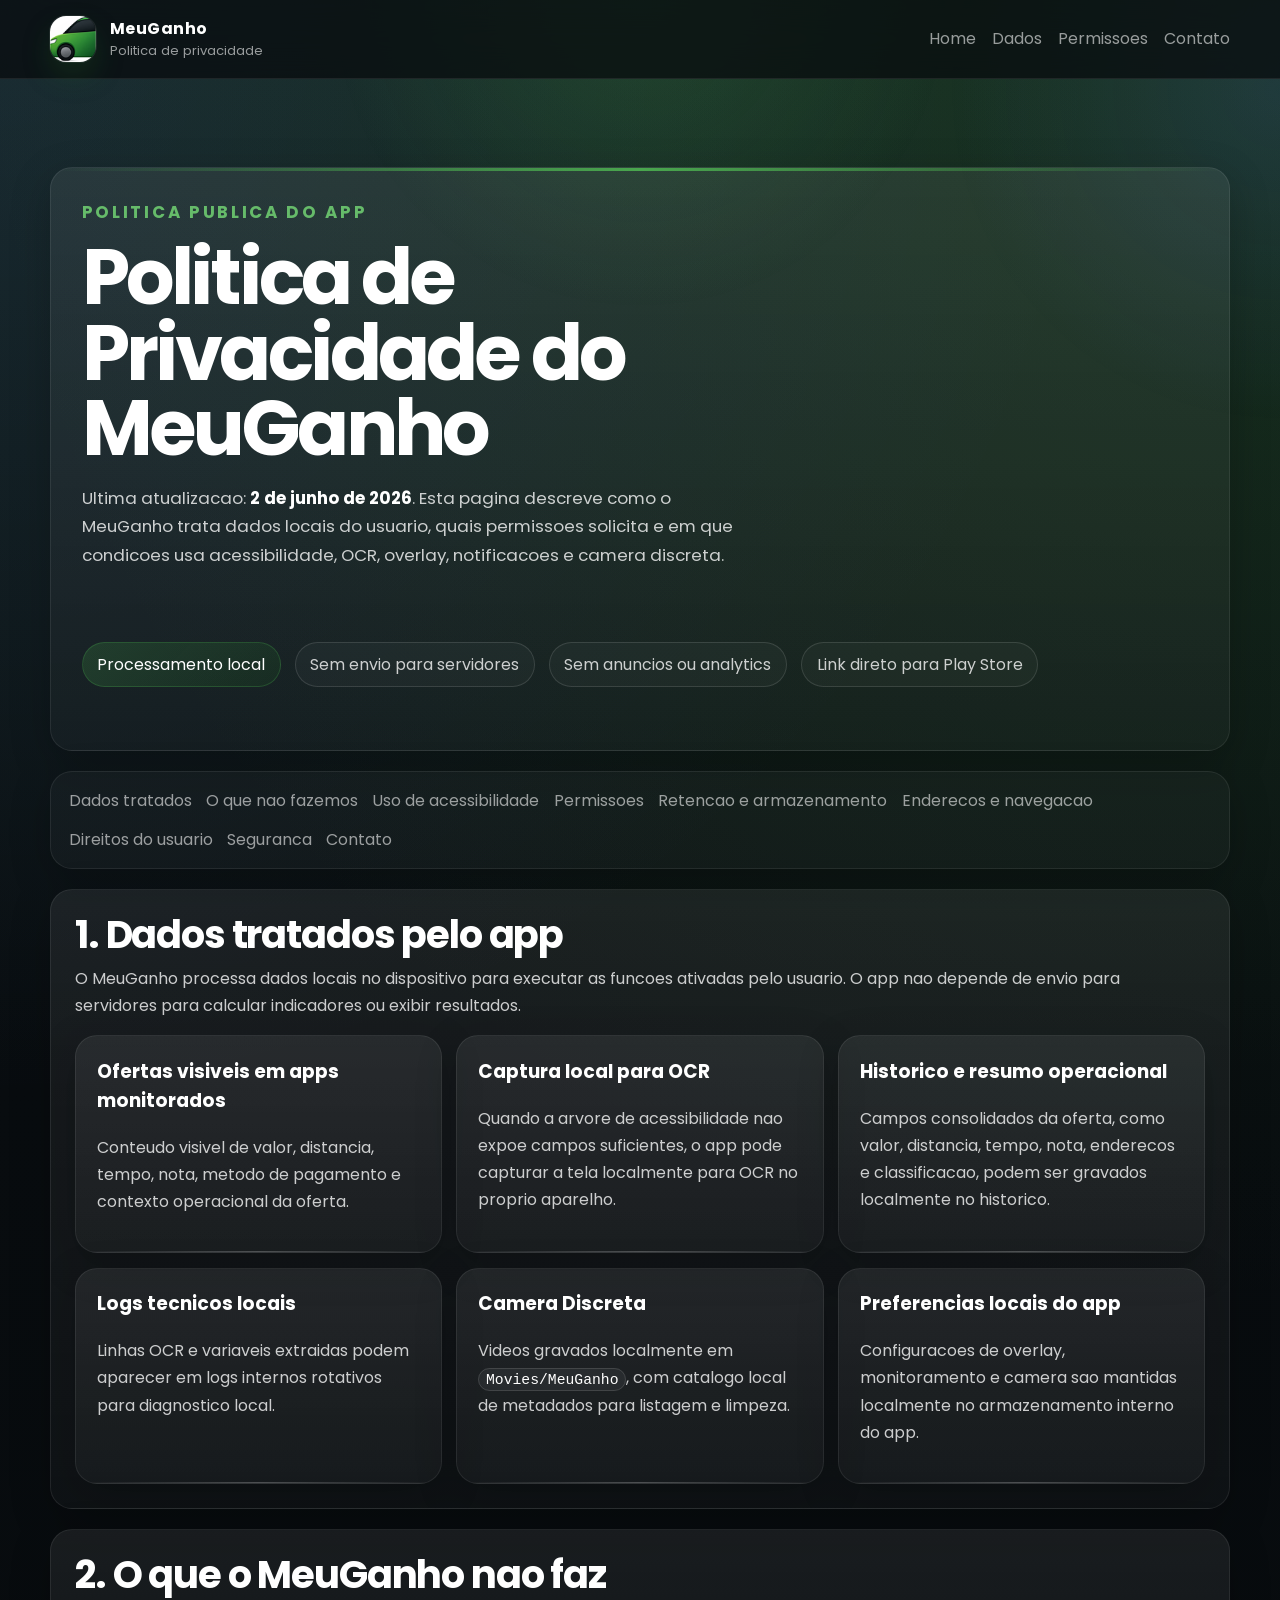
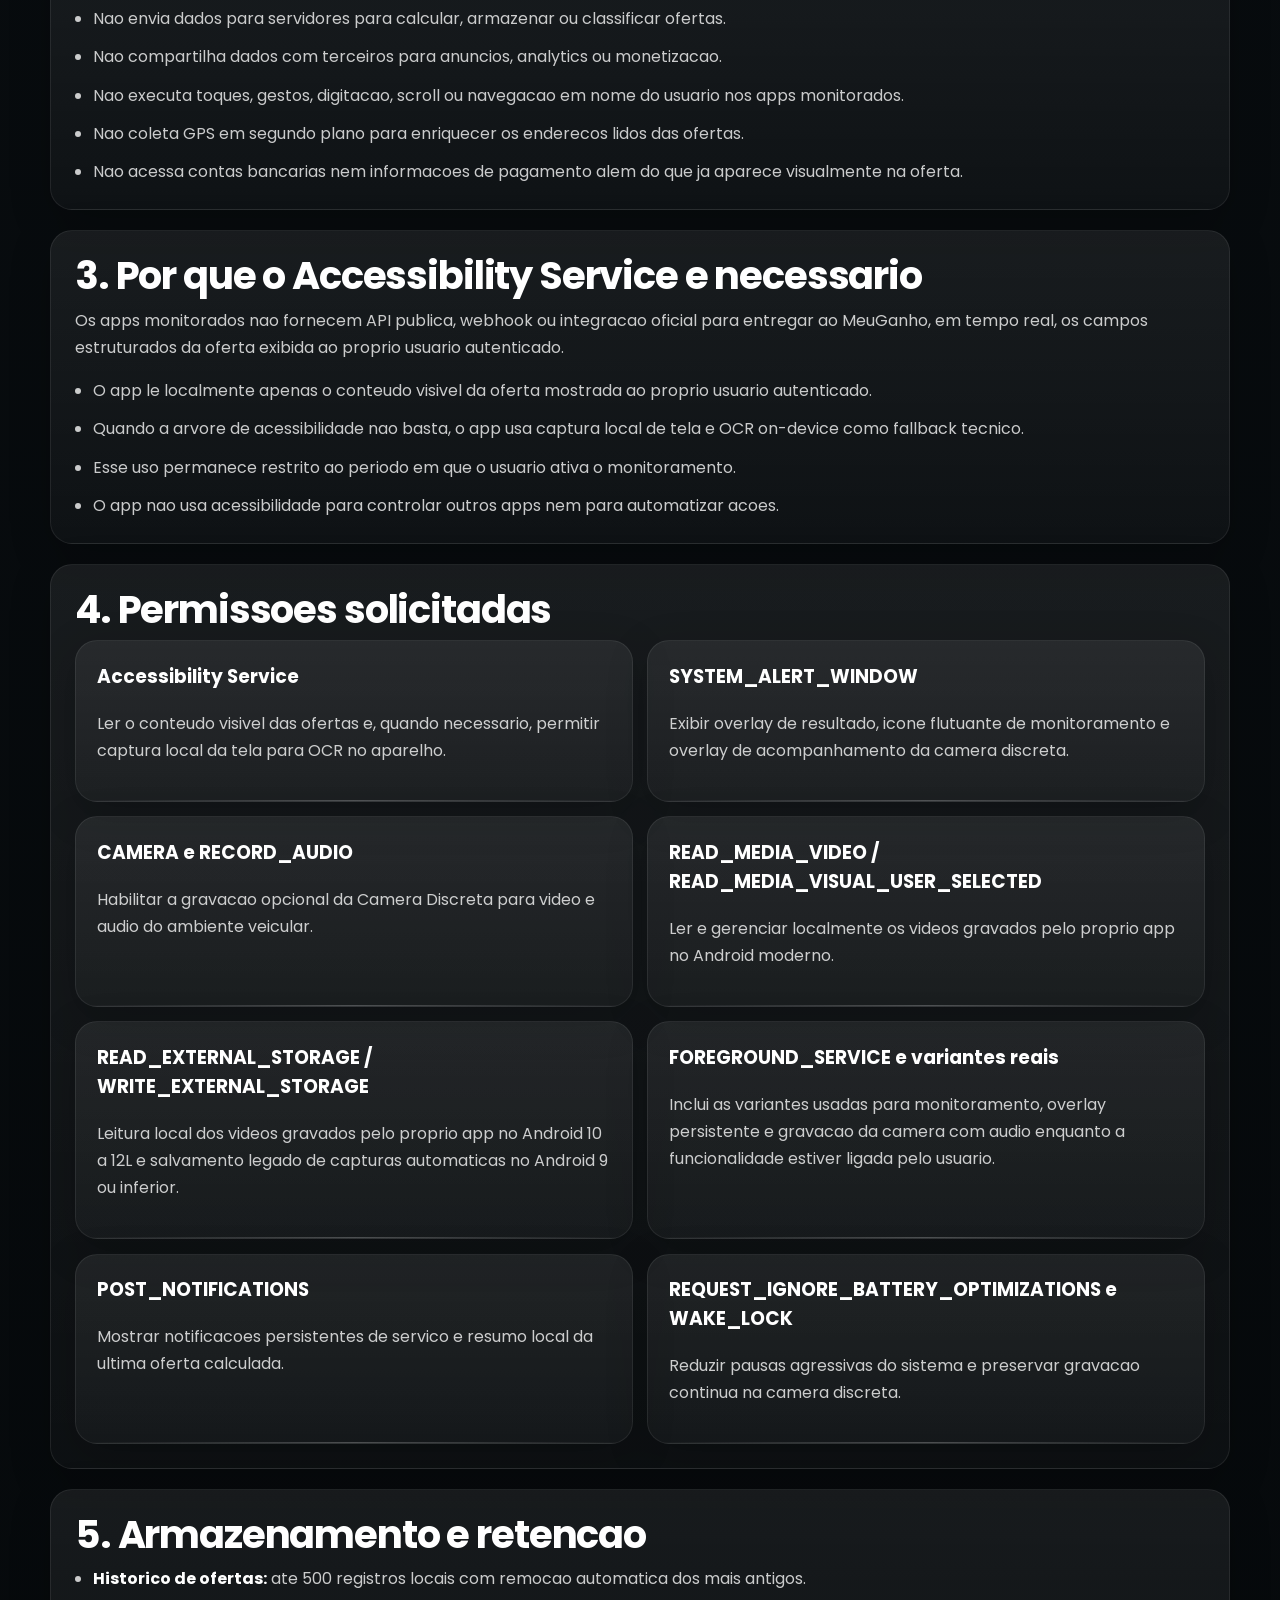
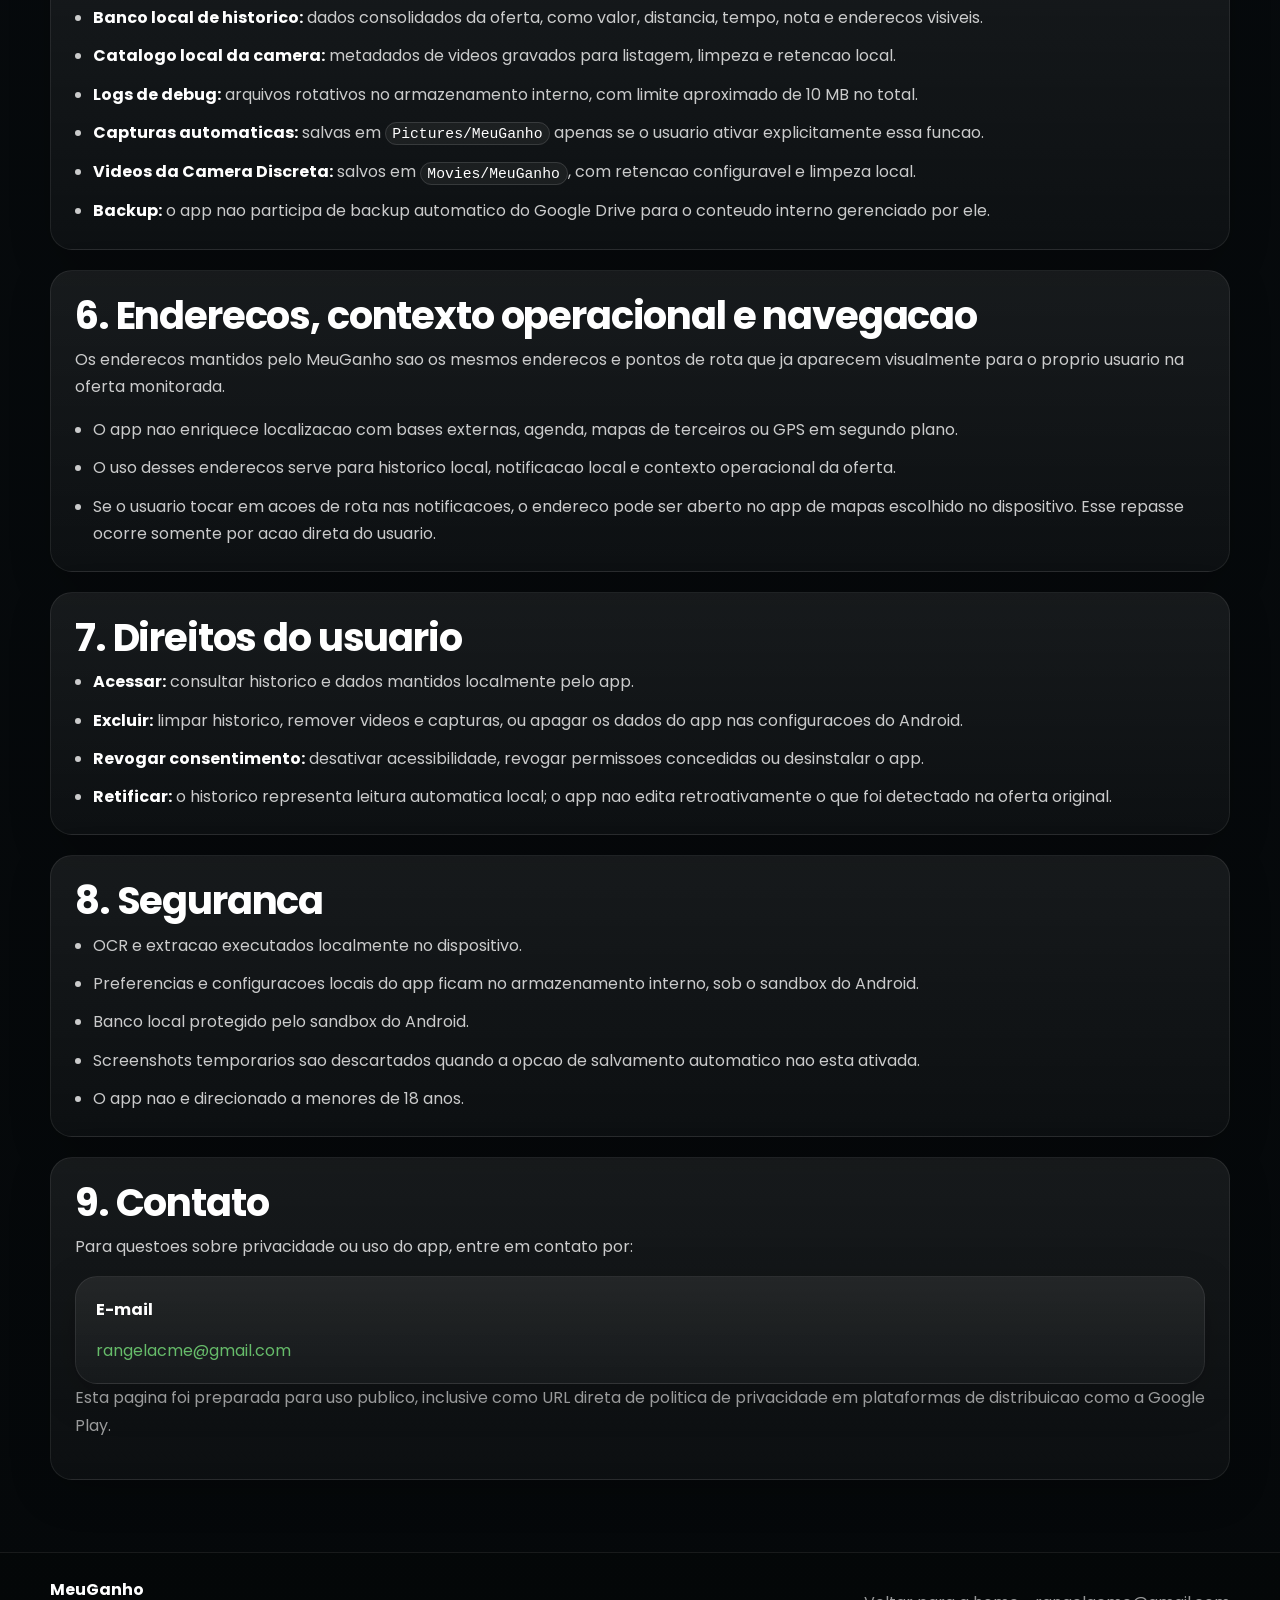
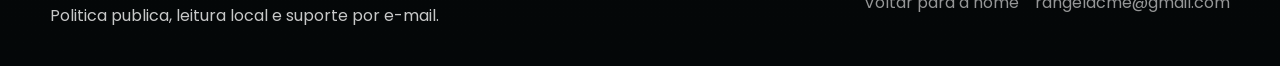
==== privacy/index.html @ deb30331 "alteração no modo de gravação das configurações" ====
<!DOCTYPE html>
<html lang="pt-BR">
<head>
  <meta charset="UTF-8">
  <meta name="viewport" content="width=device-width, initial-scale=1.0">
  <title>Politica de Privacidade | MeuGanho</title>
  <meta name="description" content="Politica de privacidade publica do app MeuGanho.">
  <meta name="theme-color" content="#080c0f">
  <meta property="og:title" content="Politica de Privacidade | MeuGanho">
  <meta property="og:description" content="Politica publica do MeuGanho para uso em GitHub Pages e link direto na Google Play.">
  <meta property="og:type" content="website">
  <meta property="og:image" content="../assets/og-image.png">
  <meta name="twitter:card" content="summary_large_image">
  <meta name="twitter:title" content="Politica de Privacidade | MeuGanho">
  <meta name="twitter:description" content="Politica publica do app MeuGanho.">
  <meta name="twitter:image" content="../assets/og-image.png">
  <link rel="icon" type="image/png" sizes="32x32" href="../assets/logo-32.png">
  <link rel="icon" type="image/png" sizes="16x16" href="../assets/logo-16.png">
  <link rel="shortcut icon" href="../assets/favicon.ico">
  <link rel="apple-touch-icon" sizes="180x180" href="../assets/logo-180.png">
  <link rel="manifest" href="../site.webmanifest">
  <link rel="preconnect" href="https://fonts.googleapis.com">
  <link rel="preconnect" href="https://fonts.gstatic.com" crossorigin>
  <link href="https://fonts.googleapis.com/css2?family=Poppins:wght@400;500;600;700;800&display=swap" rel="stylesheet">
  <link rel="stylesheet" href="../styles.css">
</head>
<body>
  <div class="page-glow" aria-hidden="true"></div>
  <header class="site-header">
    <div class="site-shell header-row">
      <a class="brand" href="../index.html">
        <img class="brand-logo" src="../assets/logo-64.png" alt="Logo do MeuGanho">
        <span>
          <strong>MeuGanho</strong>
          <small>Politica de privacidade</small>
        </span>
      </a>
      <nav class="main-nav" aria-label="Principal">
        <a href="../index.html">Home</a>
        <a href="#dados">Dados</a>
        <a href="#permissoes">Permissoes</a>
        <a href="#contato">Contato</a>
      </nav>
    </div>
  </header>

  <main class="section-gap policy-page">
    <div class="site-shell policy-stack">
      <section class="policy-hero surface-card">
        <div>
          <p class="eyebrow">Politica publica do app</p>
          <h1>Politica de Privacidade do MeuGanho</h1>
          <p>
            Ultima atualizacao: <strong>2 de junho de 2026</strong>.
            Esta pagina descreve como o MeuGanho trata dados locais do usuario,
            quais permissoes solicita e em que condicoes usa acessibilidade,
            OCR, overlay, notificacoes e camera discreta.
          </p>
        </div>
        <div class="hero-chips" aria-label="Resumo da politica">
          <span class="chip chip-emerald">Processamento local</span>
          <span class="chip">Sem envio para servidores</span>
          <span class="chip">Sem anuncios ou analytics</span>
          <span class="chip">Link direto para Play Store</span>
        </div>
      </section>

      <nav class="policy-nav surface-card" aria-label="Secoes da politica">
        <a href="#dados">Dados tratados</a>
        <a href="#nao-fazemos">O que nao fazemos</a>
        <a href="#acessibilidade">Uso de acessibilidade</a>
        <a href="#permissoes">Permissoes</a>
        <a href="#retencao">Retencao e armazenamento</a>
        <a href="#enderecos">Enderecos e navegacao</a>
        <a href="#direitos">Direitos do usuario</a>
        <a href="#seguranca">Seguranca</a>
        <a href="#contato">Contato</a>
      </nav>

      <section id="dados" class="policy-section surface-card">
        <h2>1. Dados tratados pelo app</h2>
        <p>
          O MeuGanho processa dados locais no dispositivo para executar as funcoes ativadas pelo usuario.
          O app nao depende de envio para servidores para calcular indicadores ou exibir resultados.
        </p>
        <div class="policy-grid three-up">
          <article class="policy-item">
            <h3>Ofertas visiveis em apps monitorados</h3>
            <p>Conteudo visivel de valor, distancia, tempo, nota, metodo de pagamento e contexto operacional da oferta.</p>
          </article>
          <article class="policy-item">
            <h3>Captura local para OCR</h3>
            <p>Quando a arvore de acessibilidade nao expoe campos suficientes, o app pode capturar a tela localmente para OCR no proprio aparelho.</p>
          </article>
          <article class="policy-item">
            <h3>Historico e resumo operacional</h3>
            <p>Campos consolidados da oferta, como valor, distancia, tempo, nota, enderecos e classificacao, podem ser gravados localmente no historico.</p>
          </article>
          <article class="policy-item">
            <h3>Logs tecnicos locais</h3>
            <p>Linhas OCR e variaveis extraidas podem aparecer em logs internos rotativos para diagnostico local.</p>
          </article>
          <article class="policy-item">
            <h3>Camera Discreta</h3>
            <p>Videos gravados localmente em <code>Movies/MeuGanho</code>, com catalogo local de metadados para listagem e limpeza.</p>
          </article>
          <article class="policy-item">
            <h3>Preferencias locais do app</h3>
            <p>Configuracoes de overlay, monitoramento e camera sao mantidas localmente no armazenamento interno do app.</p>
          </article>
        </div>
      </section>

      <section id="nao-fazemos" class="policy-section surface-card">
        <h2>2. O que o MeuGanho nao faz</h2>
        <ul class="policy-list">
          <li>Nao envia dados para servidores para calcular, armazenar ou classificar ofertas.</li>
          <li>Nao compartilha dados com terceiros para anuncios, analytics ou monetizacao.</li>
          <li>Nao executa toques, gestos, digitacao, scroll ou navegacao em nome do usuario nos apps monitorados.</li>
          <li>Nao coleta GPS em segundo plano para enriquecer os enderecos lidos das ofertas.</li>
          <li>Nao acessa contas bancarias nem informacoes de pagamento alem do que ja aparece visualmente na oferta.</li>
        </ul>
      </section>

      <section id="acessibilidade" class="policy-section surface-card">
        <h2>3. Por que o Accessibility Service e necessario</h2>
        <p>
          Os apps monitorados nao fornecem API publica, webhook ou integracao oficial para entregar ao MeuGanho,
          em tempo real, os campos estruturados da oferta exibida ao proprio usuario autenticado.
        </p>
        <ul class="policy-list">
          <li>O app le localmente apenas o conteudo visivel da oferta mostrada ao proprio usuario autenticado.</li>
          <li>Quando a arvore de acessibilidade nao basta, o app usa captura local de tela e OCR on-device como fallback tecnico.</li>
          <li>Esse uso permanece restrito ao periodo em que o usuario ativa o monitoramento.</li>
          <li>O app nao usa acessibilidade para controlar outros apps nem para automatizar acoes.</li>
        </ul>
      </section>

      <section id="permissoes" class="policy-section surface-card">
        <h2>4. Permissoes solicitadas</h2>
        <div class="policy-grid two-up">
          <article class="policy-item">
            <h3>Accessibility Service</h3>
            <p>Ler o conteudo visivel das ofertas e, quando necessario, permitir captura local da tela para OCR no aparelho.</p>
          </article>
          <article class="policy-item">
            <h3>SYSTEM_ALERT_WINDOW</h3>
            <p>Exibir overlay de resultado, icone flutuante de monitoramento e overlay de acompanhamento da camera discreta.</p>
          </article>
          <article class="policy-item">
            <h3>CAMERA e RECORD_AUDIO</h3>
            <p>Habilitar a gravacao opcional da Camera Discreta para video e audio do ambiente veicular.</p>
          </article>
          <article class="policy-item">
            <h3>READ_MEDIA_VIDEO / READ_MEDIA_VISUAL_USER_SELECTED</h3>
            <p>Ler e gerenciar localmente os videos gravados pelo proprio app no Android moderno.</p>
          </article>
          <article class="policy-item">
            <h3>READ_EXTERNAL_STORAGE / WRITE_EXTERNAL_STORAGE</h3>
            <p>Leitura local dos videos gravados pelo proprio app no Android 10 a 12L e salvamento legado de capturas automaticas no Android 9 ou inferior.</p>
          </article>
          <article class="policy-item">
            <h3>FOREGROUND_SERVICE e variantes reais</h3>
            <p>Inclui as variantes usadas para monitoramento, overlay persistente e gravacao da camera com audio enquanto a funcionalidade estiver ligada pelo usuario.</p>
          </article>
          <article class="policy-item">
            <h3>POST_NOTIFICATIONS</h3>
            <p>Mostrar notificacoes persistentes de servico e resumo local da ultima oferta calculada.</p>
          </article>
          <article class="policy-item">
            <h3>REQUEST_IGNORE_BATTERY_OPTIMIZATIONS e WAKE_LOCK</h3>
            <p>Reduzir pausas agressivas do sistema e preservar gravacao continua na camera discreta.</p>
          </article>
        </div>
      </section>

      <section id="retencao" class="policy-section surface-card">
        <h2>5. Armazenamento e retencao</h2>
        <ul class="policy-list">
          <li><strong>Historico de ofertas:</strong> ate 500 registros locais com remocao automatica dos mais antigos.</li>
          <li><strong>Banco local de historico:</strong> dados consolidados da oferta, como valor, distancia, tempo, nota e enderecos visiveis.</li>
          <li><strong>Catalogo local da camera:</strong> metadados de videos gravados para listagem, limpeza e retencao local.</li>
          <li><strong>Logs de debug:</strong> arquivos rotativos no armazenamento interno, com limite aproximado de 10 MB no total.</li>
          <li><strong>Capturas automaticas:</strong> salvas em <code>Pictures/MeuGanho</code> apenas se o usuario ativar explicitamente essa funcao.</li>
          <li><strong>Videos da Camera Discreta:</strong> salvos em <code>Movies/MeuGanho</code>, com retencao configuravel e limpeza local.</li>
          <li><strong>Backup:</strong> o app nao participa de backup automatico do Google Drive para o conteudo interno gerenciado por ele.</li>
        </ul>
      </section>

      <section id="enderecos" class="policy-section surface-card">
        <h2>6. Enderecos, contexto operacional e navegacao</h2>
        <p>
          Os enderecos mantidos pelo MeuGanho sao os mesmos enderecos e pontos de rota que ja aparecem visualmente
          para o proprio usuario na oferta monitorada.
        </p>
        <ul class="policy-list">
          <li>O app nao enriquece localizacao com bases externas, agenda, mapas de terceiros ou GPS em segundo plano.</li>
          <li>O uso desses enderecos serve para historico local, notificacao local e contexto operacional da oferta.</li>
          <li>Se o usuario tocar em acoes de rota nas notificacoes, o endereco pode ser aberto no app de mapas escolhido no dispositivo. Esse repasse ocorre somente por acao direta do usuario.</li>
        </ul>
      </section>

      <section id="direitos" class="policy-section surface-card">
        <h2>7. Direitos do usuario</h2>
        <ul class="policy-list">
          <li><strong>Acessar:</strong> consultar historico e dados mantidos localmente pelo app.</li>
          <li><strong>Excluir:</strong> limpar historico, remover videos e capturas, ou apagar os dados do app nas configuracoes do Android.</li>
          <li><strong>Revogar consentimento:</strong> desativar acessibilidade, revogar permissoes concedidas ou desinstalar o app.</li>
          <li><strong>Retificar:</strong> o historico representa leitura automatica local; o app nao edita retroativamente o que foi detectado na oferta original.</li>
        </ul>
      </section>

      <section id="seguranca" class="policy-section surface-card">
        <h2>8. Seguranca</h2>
        <ul class="policy-list">
          <li>OCR e extracao executados localmente no dispositivo.</li>
          <li>Preferencias e configuracoes locais do app ficam no armazenamento interno, sob o sandbox do Android.</li>
          <li>Banco local protegido pelo sandbox do Android.</li>
          <li>Screenshots temporarios sao descartados quando a opcao de salvamento automatico nao esta ativada.</li>
          <li>O app nao e direcionado a menores de 18 anos.</li>
        </ul>
      </section>

      <section id="contato" class="policy-section surface-card">
        <h2>9. Contato</h2>
        <p>Para questoes sobre privacidade ou uso do app, entre em contato por:</p>
        <div class="contact-card">
          <strong>E-mail</strong>
          <a href="mailto:rangelacme@gmail.com">rangelacme@gmail.com</a>
        </div>
        <p class="policy-note">
          Esta pagina foi preparada para uso publico, inclusive como URL direta de politica de privacidade em plataformas de distribuicao como a Google Play.
        </p>
      </section>
    </div>
  </main>

  <footer class="site-footer">
    <div class="site-shell footer-row">
      <div>
        <strong>MeuGanho</strong>
        <p>Politica publica, leitura local e suporte por e-mail.</p>
      </div>
      <div class="footer-links">
        <a href="../index.html">Voltar para a home</a>
        <a href="mailto:rangelacme@gmail.com">rangelacme@gmail.com</a>
      </div>
    </div>
  </footer>
</body>
</html>
---- styles.css ----
:root {
  --asphalt-night: #080c0f;
  --canopy-green: #14261d;
  --glass-skin: rgba(255, 255, 255, 0.04);
  --glass-rise: rgba(255, 255, 255, 0.07);
  --glass-strong: rgba(255, 255, 255, 0.12);
  --line-faint: rgba(255, 255, 255, 0.08);
  --line-soft: rgba(255, 255, 255, 0.12);
  --line-firm: rgba(255, 255, 255, 0.18);
  --ink-main: #f2f2f2;
  --ink-high: #ffffff;
  --ink-steel: #b6bdc4;
  --ink-soft: rgba(255, 255, 255, 0.78);
  --ink-dim: rgba(255, 255, 255, 0.58);
  --ink-muted: rgba(255, 255, 255, 0.38);
  --emerald: #43a147;
  --emerald-soft: #66bb6a;
  --emerald-deep: #1b5e20;
  --signal-green: #4caf50;
  --signal-amber: #ffc107;
  --signal-amber-deep: #f57f17;
  --signal-red: #f44336;
  --pin-blue: #536dfe;
  --shadow-deep: 0 26px 90px rgba(0, 0, 0, 0.34);
  --shadow-soft: 0 12px 40px rgba(0, 0, 0, 0.22);
  --radius-xl: 28px;
  --radius-lg: 22px;
  --radius-md: 16px;
  --radius-sm: 12px;
  --space-1: 0.25rem;
  --space-2: 0.5rem;
  --space-3: 0.75rem;
  --space-4: 1rem;
  --space-5: 1.5rem;
  --space-6: 2rem;
  --space-7: 3rem;
  --space-8: 4.5rem;
  --shell: min(1180px, calc(100vw - 2rem));
}

* {
  box-sizing: border-box;
}

html {
  scroll-behavior: smooth;
}

body {
  margin: 0;
  min-height: 100vh;
  color: var(--ink-main);
  font-family: "Poppins", sans-serif;
  background:
    radial-gradient(circle at top right, rgba(67, 161, 71, 0.14), transparent 26%),
    radial-gradient(circle at top left, rgba(83, 109, 254, 0.1), transparent 22%),
    linear-gradient(180deg, var(--canopy-green) 0%, var(--asphalt-night) 22%, #05080a 100%);
}

body::after {
  content: "";
  position: fixed;
  inset: 0;
  pointer-events: none;
  opacity: 0.08;
  background-image:
    linear-gradient(rgba(255, 255, 255, 0.04) 1px, transparent 1px),
    linear-gradient(90deg, rgba(255, 255, 255, 0.04) 1px, transparent 1px);
  background-size: 72px 72px;
  mask-image: linear-gradient(180deg, rgba(0, 0, 0, 0.8), transparent 90%);
}

a {
  color: inherit;
  text-decoration: none;
}

p,
li {
  color: var(--ink-soft);
  line-height: 1.7;
}

code {
  padding: 0.16rem 0.42rem;
  border: 1px solid var(--line-soft);
  border-radius: 999px;
  background: rgba(255, 255, 255, 0.05);
  color: var(--ink-high);
  font-family: "Consolas", "SFMono-Regular", monospace;
  font-size: 0.92em;
}

h1,
h2,
h3,
strong {
  color: var(--ink-high);
}

h1,
h2,
h3,
p,
ul {
  margin-top: 0;
}

ul {
  margin-bottom: 0;
  padding-left: 1.1rem;
}

.site-shell {
  width: var(--shell);
  margin: 0 auto;
}

.page-glow {
  position: fixed;
  inset: 0;
  pointer-events: none;
  background:
    radial-gradient(circle at 50% 0%, rgba(76, 175, 80, 0.16), transparent 28%),
    radial-gradient(circle at 100% 10%, rgba(83, 109, 254, 0.12), transparent 22%);
}

.site-header {
  position: sticky;
  top: 0;
  z-index: 20;
  backdrop-filter: blur(20px);
  background: rgba(8, 12, 15, 0.76);
  border-bottom: 1px solid var(--line-faint);
}

.header-row,
.footer-row {
  display: flex;
  align-items: center;
  justify-content: space-between;
  gap: var(--space-4);
}

.header-row {
  padding: 1rem 0;
}

.brand {
  display: inline-flex;
  align-items: center;
  gap: 0.9rem;
}

.brand-logo {
  width: 2.85rem;
  height: 2.85rem;
  border-radius: 16px;
  box-shadow: 0 0 0 1px rgba(255, 255, 255, 0.08), 0 14px 28px rgba(27, 94, 32, 0.28);
}

.brand strong,
.brand small {
  display: block;
}

.brand strong {
  font-size: 1rem;
  letter-spacing: 0.03em;
}

.brand small {
  font-size: 0.82rem;
  color: var(--ink-dim);
}

.main-nav {
  display: inline-flex;
  flex-wrap: wrap;
  gap: 1rem;
}

.main-nav a,
.footer-links a {
  color: var(--ink-dim);
  transition: color 160ms ease, transform 160ms ease;
}

.main-nav a:hover,
.footer-links a:hover,
.brand:hover strong {
  color: var(--ink-high);
}

.section-gap {
  padding: var(--space-8) 0;
}

.hero {
  padding-top: calc(var(--space-8) + 1rem);
}

.hero-grid,
.workflow-layout,
.privacy-banner,
.policy-hero {
  display: grid;
  gap: var(--space-6);
}

.hero-grid {
  grid-template-columns: minmax(0, 1.15fr) minmax(320px, 0.85fr);
  align-items: center;
}

.hero-copy h1,
.policy-hero h1 {
  max-width: 12ch;
  font-size: clamp(2.8rem, 6vw, 5.5rem);
  line-height: 0.98;
  letter-spacing: -0.05em;
  margin-bottom: 1.1rem;
}

.hero-brandline {
  display: inline-flex;
  align-items: center;
  gap: 0.85rem;
  margin-bottom: 1rem;
  padding: 0.55rem 0.75rem 0.55rem 0.55rem;
  border-radius: 999px;
  border: 1px solid var(--line-soft);
  background: rgba(255, 255, 255, 0.035);
  color: var(--ink-dim);
}

.hero-logo {
  width: 2.4rem;
  height: 2.4rem;
  border-radius: 14px;
  flex: 0 0 auto;
}

.hero-text,
.section-heading p,
.policy-hero p {
  max-width: 62ch;
  font-size: 1.05rem;
}

.eyebrow,
.panel-label,
.feature-tag,
.workflow-index,
.status-pill {
  letter-spacing: 0.16em;
  text-transform: uppercase;
  font-size: 0.76rem;
  font-weight: 700;
}

.eyebrow {
  color: var(--emerald-soft);
  margin-bottom: 0.85rem;
}

.hero-chips,
.hero-actions,
.privacy-actions,
.policy-grid,
.feature-grid,
.workflow-grid,
.metric-grid {
  display: flex;
  gap: 0.9rem;
}

.hero-chips,
.policy-hero .hero-chips {
  flex-wrap: wrap;
  margin: 1.5rem 0 2rem;
}

.hero-actions,
.privacy-actions {
  flex-wrap: wrap;
}

.chip,
.status-pill {
  display: inline-flex;
  align-items: center;
  min-height: 2.2rem;
  padding: 0.55rem 0.9rem;
  border-radius: 999px;
  border: 1px solid var(--line-soft);
  background: rgba(255, 255, 255, 0.03);
  color: var(--ink-soft);
}

.chip-emerald,
.status-green {
  border-color: rgba(76, 175, 80, 0.26);
  background: linear-gradient(135deg, rgba(67, 161, 71, 0.22), rgba(27, 94, 32, 0.18));
  color: var(--ink-high);
}

.button {
  display: inline-flex;
  align-items: center;
  justify-content: center;
  min-height: 3.2rem;
  padding: 0.9rem 1.3rem;
  border-radius: 999px;
  border: 1px solid transparent;
  font-weight: 600;
  transition: transform 160ms ease, border-color 160ms ease, background 160ms ease;
}

.button:hover {
  transform: translateY(-1px);
}

.button-primary {
  background: linear-gradient(135deg, var(--emerald) 0%, var(--emerald-deep) 100%);
  color: var(--ink-high);
  box-shadow: 0 18px 30px rgba(27, 94, 32, 0.28);
}

.button-secondary {
  background: rgba(255, 255, 255, 0.03);
  border-color: var(--line-soft);
  color: var(--ink-main);
}

.surface-card,
.policy-item,
.contact-card {
  border: 1px solid var(--line-faint);
  border-radius: var(--radius-lg);
  background: linear-gradient(180deg, var(--glass-rise), rgba(255, 255, 255, 0.03));
  box-shadow: var(--shadow-soft);
}

.surface-card {
  padding: clamp(1.3rem, 2.4vw, 2rem);
}

.offer-panel {
  position: relative;
  overflow: hidden;
}

.offer-panel::before,
.policy-hero::before {
  content: "";
  position: absolute;
  inset: 0 auto auto 0;
  width: 100%;
  height: 3px;
  background: linear-gradient(90deg, transparent 0%, var(--signal-green) 50%, transparent 100%);
  opacity: 0.92;
}

.panel-head,
.offer-route,
.panel-footer,
.privacy-banner,
.contact-card {
  display: flex;
  align-items: center;
  justify-content: space-between;
  gap: 1rem;
}

.panel-head h2,
.privacy-banner h2,
.section-heading h2,
.policy-section h2 {
  font-size: clamp(1.5rem, 3vw, 2.4rem);
  line-height: 1.08;
  letter-spacing: -0.03em;
  margin-bottom: 0.6rem;
}

.panel-label {
  color: var(--ink-muted);
  margin-bottom: 0.5rem;
}

.offer-route {
  padding: 0.95rem 0;
  border-bottom: 1px solid var(--line-faint);
  justify-content: flex-start;
}

.offer-route-destination {
  border-bottom: 0;
}

.route-dot,
.signal {
  width: 0.78rem;
  height: 0.78rem;
  flex: 0 0 auto;
  border-radius: 999px;
}

.route-origin,
.signal-green {
  background: var(--signal-green);
  box-shadow: 0 0 0 7px rgba(76, 175, 80, 0.12);
}

.route-destination,
.signal-red {
  background: var(--signal-red);
  box-shadow: 0 0 0 7px rgba(244, 67, 54, 0.1);
}

.signal-amber {
  background: var(--signal-amber);
  box-shadow: 0 0 0 7px rgba(255, 193, 7, 0.1);
}

.metric-grid,
.feature-grid,
.workflow-grid,
.policy-grid {
  flex-wrap: wrap;
}

.metric-grid {
  margin: 1.6rem 0;
}

.metric-card,
.feature-card,
.workflow-card,
.policy-item {
  flex: 1 1 220px;
}

.metric-card {
  min-height: 8rem;
  padding: 1.2rem;
  border-radius: var(--radius-md);
  border: 1px solid var(--line-faint);
  background: rgba(255, 255, 255, 0.025);
}

.metric-card strong {
  display: block;
  margin: 0.7rem 0 0.25rem;
  font-size: 1.55rem;
}

.metric-card span:last-child,
.panel-footer,
.feature-card p,
.workflow-card p,
.policy-note {
  color: var(--ink-dim);
}

.panel-footer {
  flex-wrap: wrap;
  justify-content: flex-start;
  padding-top: 1rem;
  border-top: 1px solid var(--line-faint);
  font-size: 0.92rem;
}

.section-heading {
  margin-bottom: var(--space-6);
}

.compact-heading {
  margin-bottom: 0;
}

.feature-card,
.workflow-card,
.policy-item {
  position: relative;
  overflow: hidden;
}

.feature-card::after,
.workflow-card::after,
.policy-item::after {
  content: "";
  position: absolute;
  inset: auto 0 0;
  height: 1px;
  background: linear-gradient(90deg, transparent, rgba(255, 255, 255, 0.24), transparent);
}

.feature-tag {
  display: inline-flex;
  margin-bottom: 1rem;
  color: var(--ink-dim);
}

.workflow-layout {
  grid-template-columns: 0.6fr 1.4fr;
  align-items: start;
}

.workflow-card,
.policy-item {
  padding: 1.3rem;
}

.workflow-index {
  display: inline-flex;
  margin-bottom: 1rem;
  color: var(--emerald-soft);
}

.privacy-banner {
  grid-template-columns: minmax(0, 1.2fr) auto;
  align-items: center;
}

.site-footer {
  padding: 1.5rem 0 2.4rem;
  border-top: 1px solid var(--line-faint);
  background: rgba(0, 0, 0, 0.16);
}

.site-footer p,
.footer-links {
  margin: 0;
}

.footer-links {
  display: flex;
  flex-wrap: wrap;
  justify-content: flex-end;
  gap: 1rem;
}

.policy-page {
  padding-top: calc(var(--space-8) + 1rem);
}

.policy-stack {
  display: grid;
  gap: 1.25rem;
}

.policy-hero,
.policy-nav,
.policy-section {
  position: relative;
  overflow: hidden;
}

.policy-hero {
  align-items: end;
}

.policy-nav {
  display: flex;
  flex-wrap: wrap;
  gap: 0.9rem;
  padding: 1rem 1.1rem;
  border: 1px solid var(--line-faint);
  border-radius: var(--radius-lg);
  background: rgba(255, 255, 255, 0.03);
}

.policy-nav a {
  color: var(--ink-dim);
}

.policy-nav a:hover {
  color: var(--ink-high);
}

.policy-section {
  padding: 1.5rem;
}

.policy-grid.two-up .policy-item {
  flex-basis: calc(50% - 0.45rem);
}

.policy-grid.three-up .policy-item {
  flex-basis: calc(33.333% - 0.6rem);
}

.policy-list li + li {
  margin-top: 0.7rem;
}

.contact-card {
  justify-content: flex-start;
  flex-direction: column;
  align-items: flex-start;
  margin-top: 1rem;
  padding: 1.25rem;
}

.contact-card a {
  color: var(--emerald-soft);
}

@media (max-width: 980px) {
  .hero-grid,
  .workflow-layout,
  .privacy-banner,
  .policy-hero {
    grid-template-columns: 1fr;
  }

  .hero-copy h1,
  .policy-hero h1 {
    max-width: 14ch;
  }

  .policy-grid.two-up .policy-item,
  .policy-grid.three-up .policy-item {
    flex-basis: 100%;
  }
}

@media (max-width: 720px) {
  .header-row,
  .footer-row,
  .main-nav,
  .hero-actions,
  .privacy-actions,
  .panel-head,
  .site-footer {
    align-items: flex-start;
  }

  .header-row,
  .footer-row,
  .panel-head,
  .privacy-banner,
  .offer-route,
  .panel-footer {
    flex-direction: column;
  }

  .main-nav,
  .footer-links {
    justify-content: flex-start;
  }

  .section-gap {
    padding: 3.4rem 0;
  }

  .hero {
    padding-top: 4.25rem;
  }
}
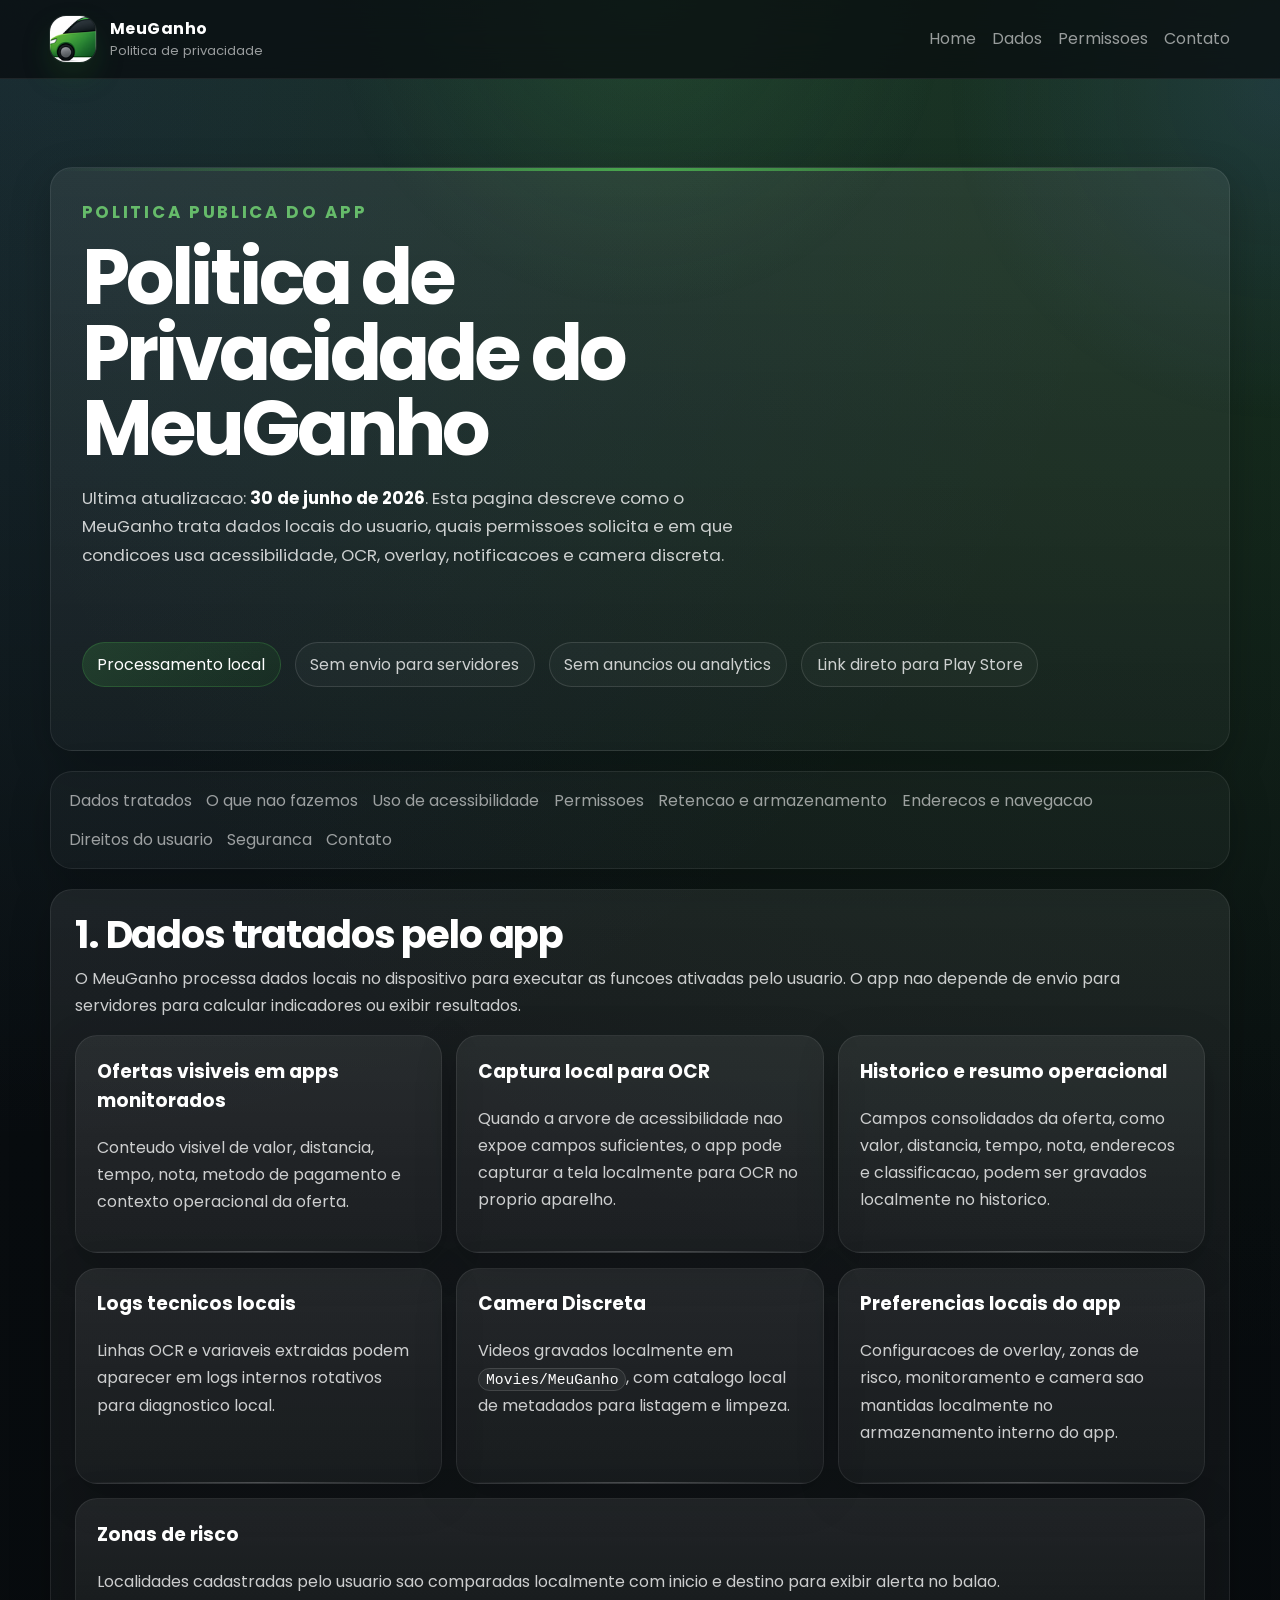
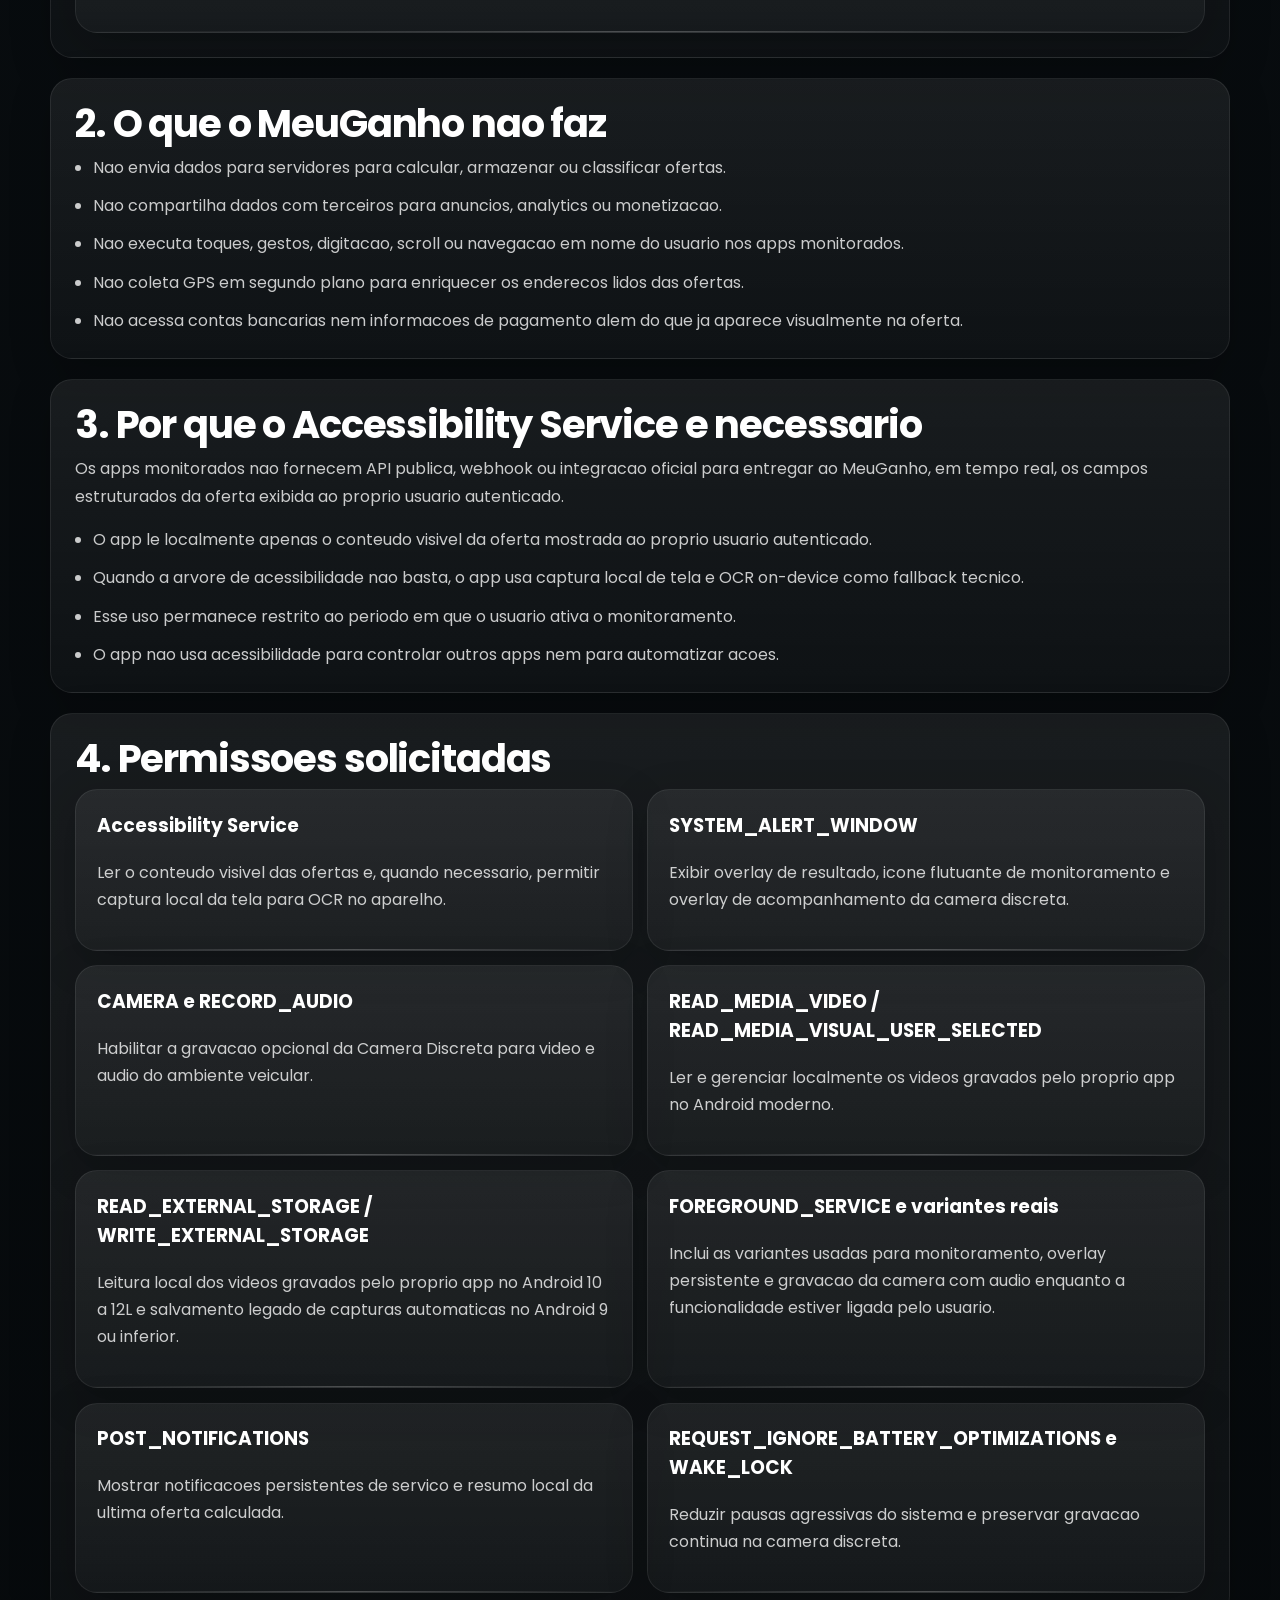
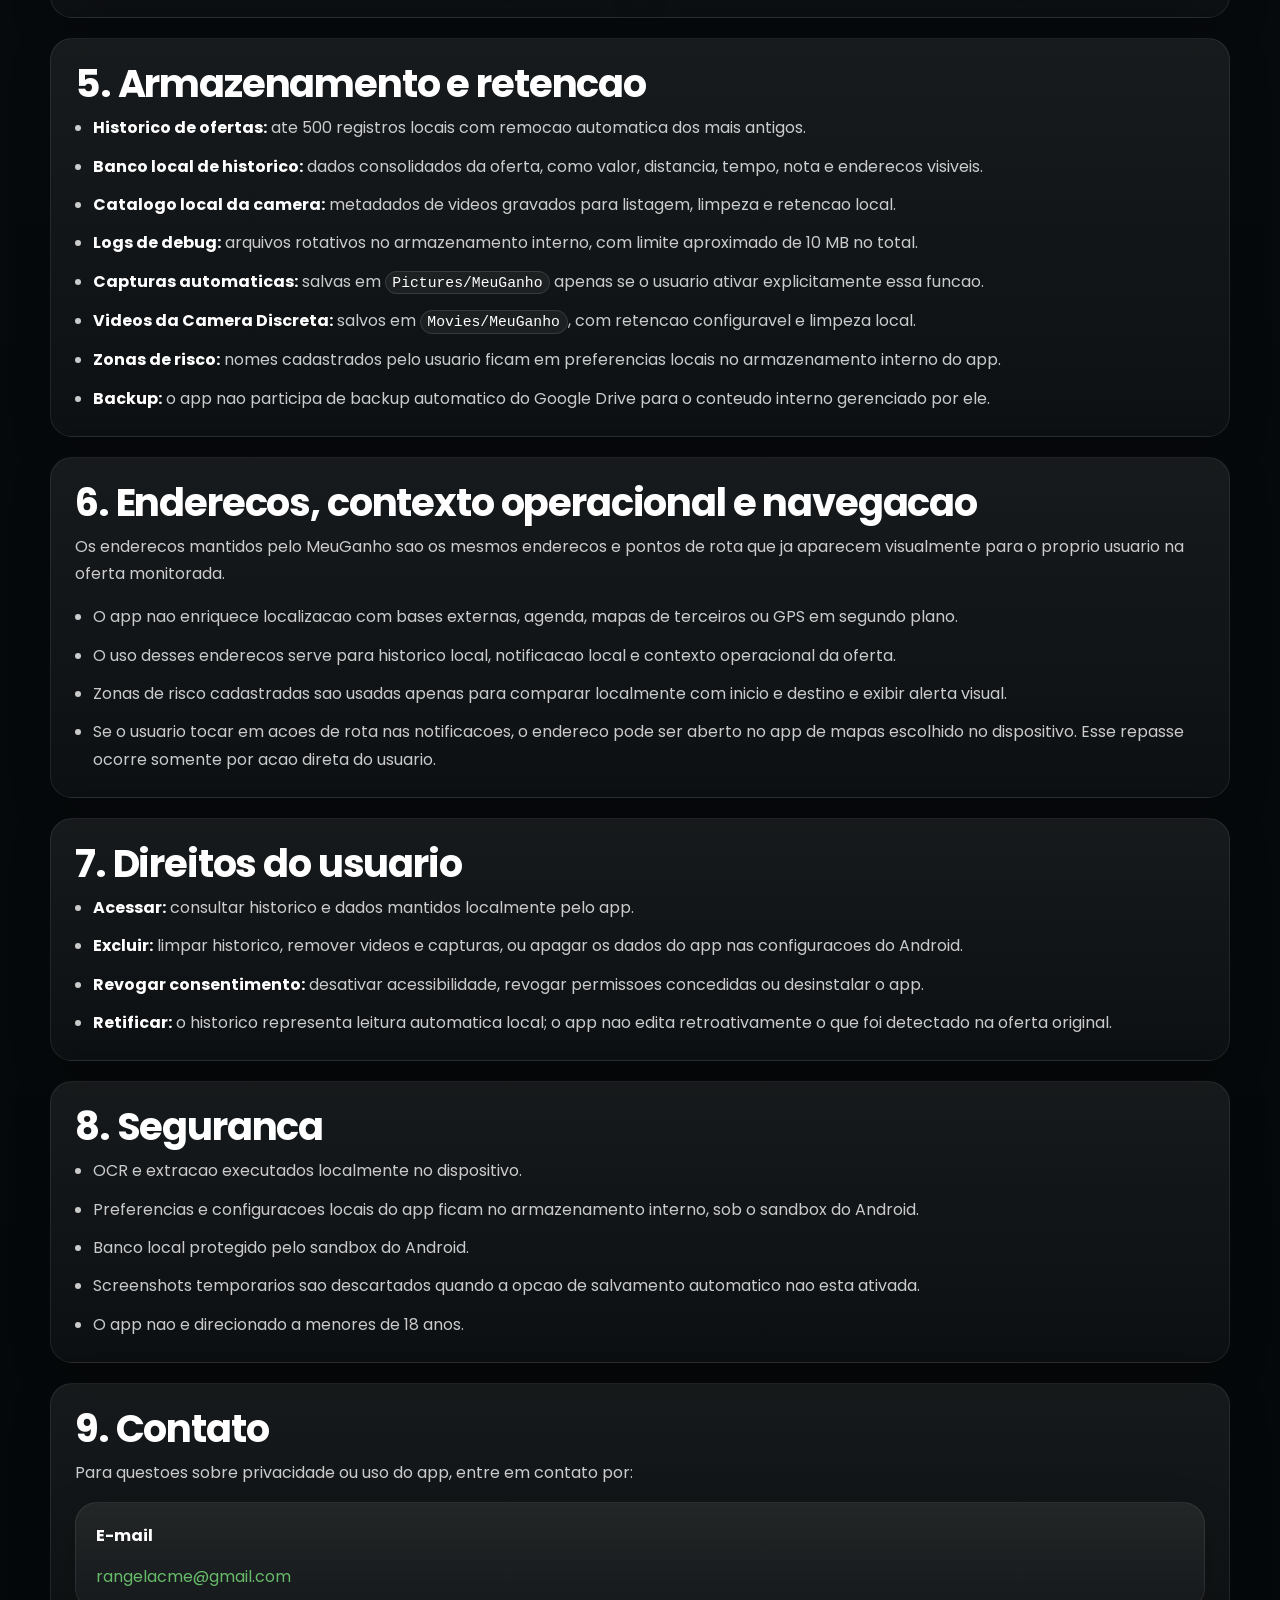
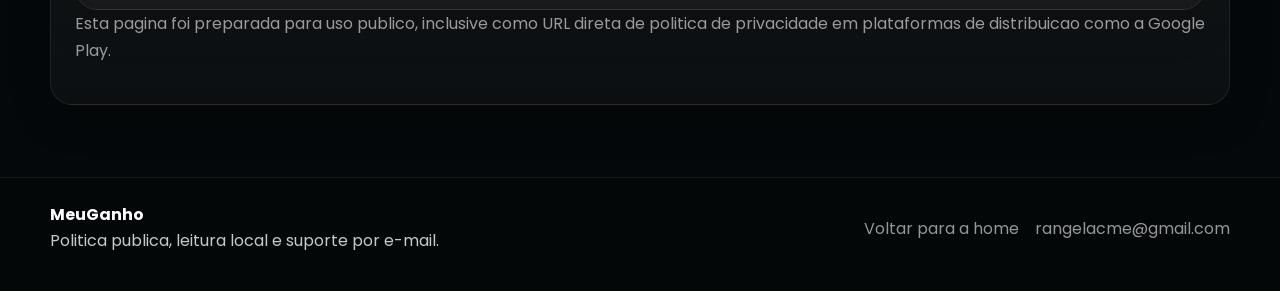
==== commit 885431ce: "atualização para função zona de risco" ====
--- a/privacy/index.html
+++ b/privacy/index.html
@@ -51,7 +51,7 @@
           <p class="eyebrow">Politica publica do app</p>
           <h1>Politica de Privacidade do MeuGanho</h1>
           <p>
-            Ultima atualizacao: <strong>2 de junho de 2026</strong>.
+            Ultima atualizacao: <strong>30 de junho de 2026</strong>.
             Esta pagina descreve como o MeuGanho trata dados locais do usuario,
             quais permissoes solicita e em que condicoes usa acessibilidade,
             OCR, overlay, notificacoes e camera discreta.
@@ -106,7 +106,11 @@
           </article>
           <article class="policy-item">
             <h3>Preferencias locais do app</h3>
-            <p>Configuracoes de overlay, monitoramento e camera sao mantidas localmente no armazenamento interno do app.</p>
+            <p>Configuracoes de overlay, zonas de risco, monitoramento e camera sao mantidas localmente no armazenamento interno do app.</p>
+          </article>
+          <article class="policy-item">
+            <h3>Zonas de risco</h3>
+            <p>Localidades cadastradas pelo usuario sao comparadas localmente com inicio e destino para exibir alerta no balao.</p>
           </article>
         </div>
       </section>
@@ -183,6 +187,7 @@
           <li><strong>Logs de debug:</strong> arquivos rotativos no armazenamento interno, com limite aproximado de 10 MB no total.</li>
           <li><strong>Capturas automaticas:</strong> salvas em <code>Pictures/MeuGanho</code> apenas se o usuario ativar explicitamente essa funcao.</li>
           <li><strong>Videos da Camera Discreta:</strong> salvos em <code>Movies/MeuGanho</code>, com retencao configuravel e limpeza local.</li>
+          <li><strong>Zonas de risco:</strong> nomes cadastrados pelo usuario ficam em preferencias locais no armazenamento interno do app.</li>
           <li><strong>Backup:</strong> o app nao participa de backup automatico do Google Drive para o conteudo interno gerenciado por ele.</li>
         </ul>
       </section>
@@ -196,6 +201,7 @@
         <ul class="policy-list">
           <li>O app nao enriquece localizacao com bases externas, agenda, mapas de terceiros ou GPS em segundo plano.</li>
           <li>O uso desses enderecos serve para historico local, notificacao local e contexto operacional da oferta.</li>
+          <li>Zonas de risco cadastradas sao usadas apenas para comparar localmente com inicio e destino e exibir alerta visual.</li>
           <li>Se o usuario tocar em acoes de rota nas notificacoes, o endereco pode ser aberto no app de mapas escolhido no dispositivo. Esse repasse ocorre somente por acao direta do usuario.</li>
         </ul>
       </section>
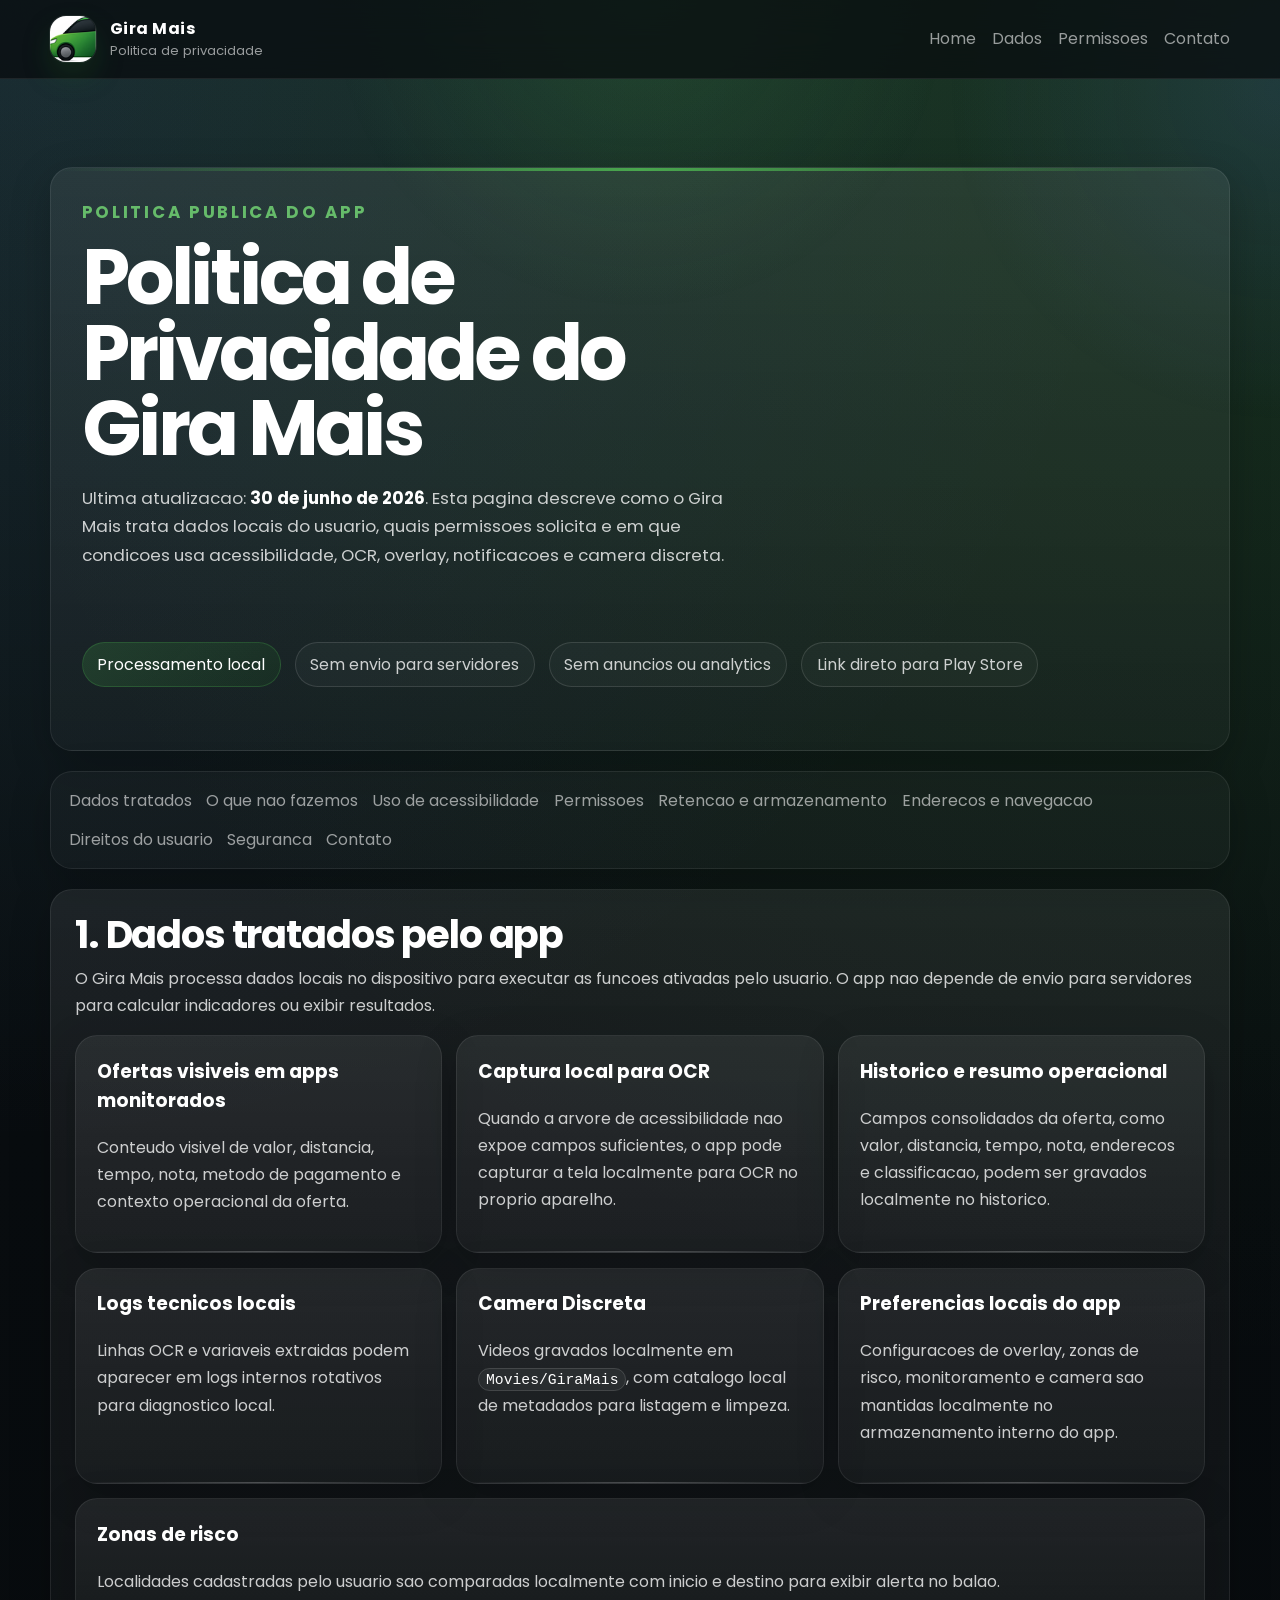
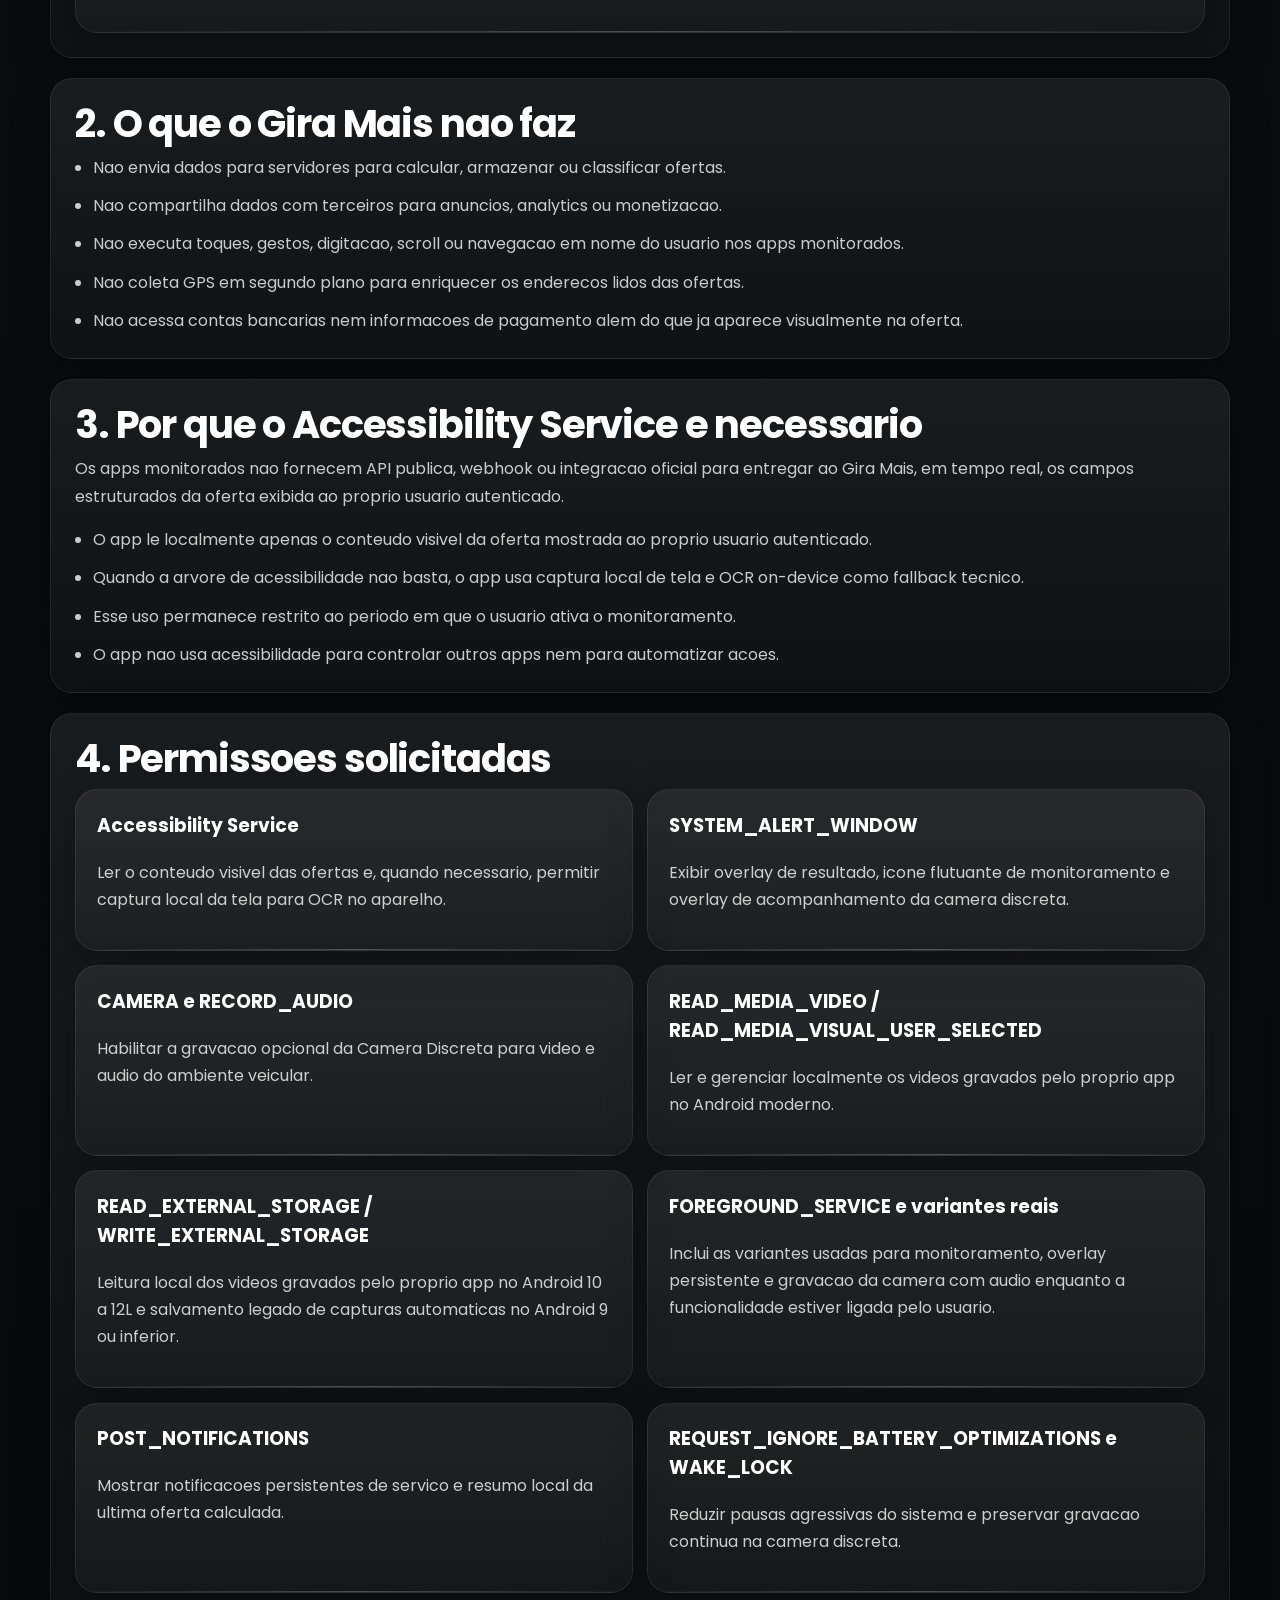
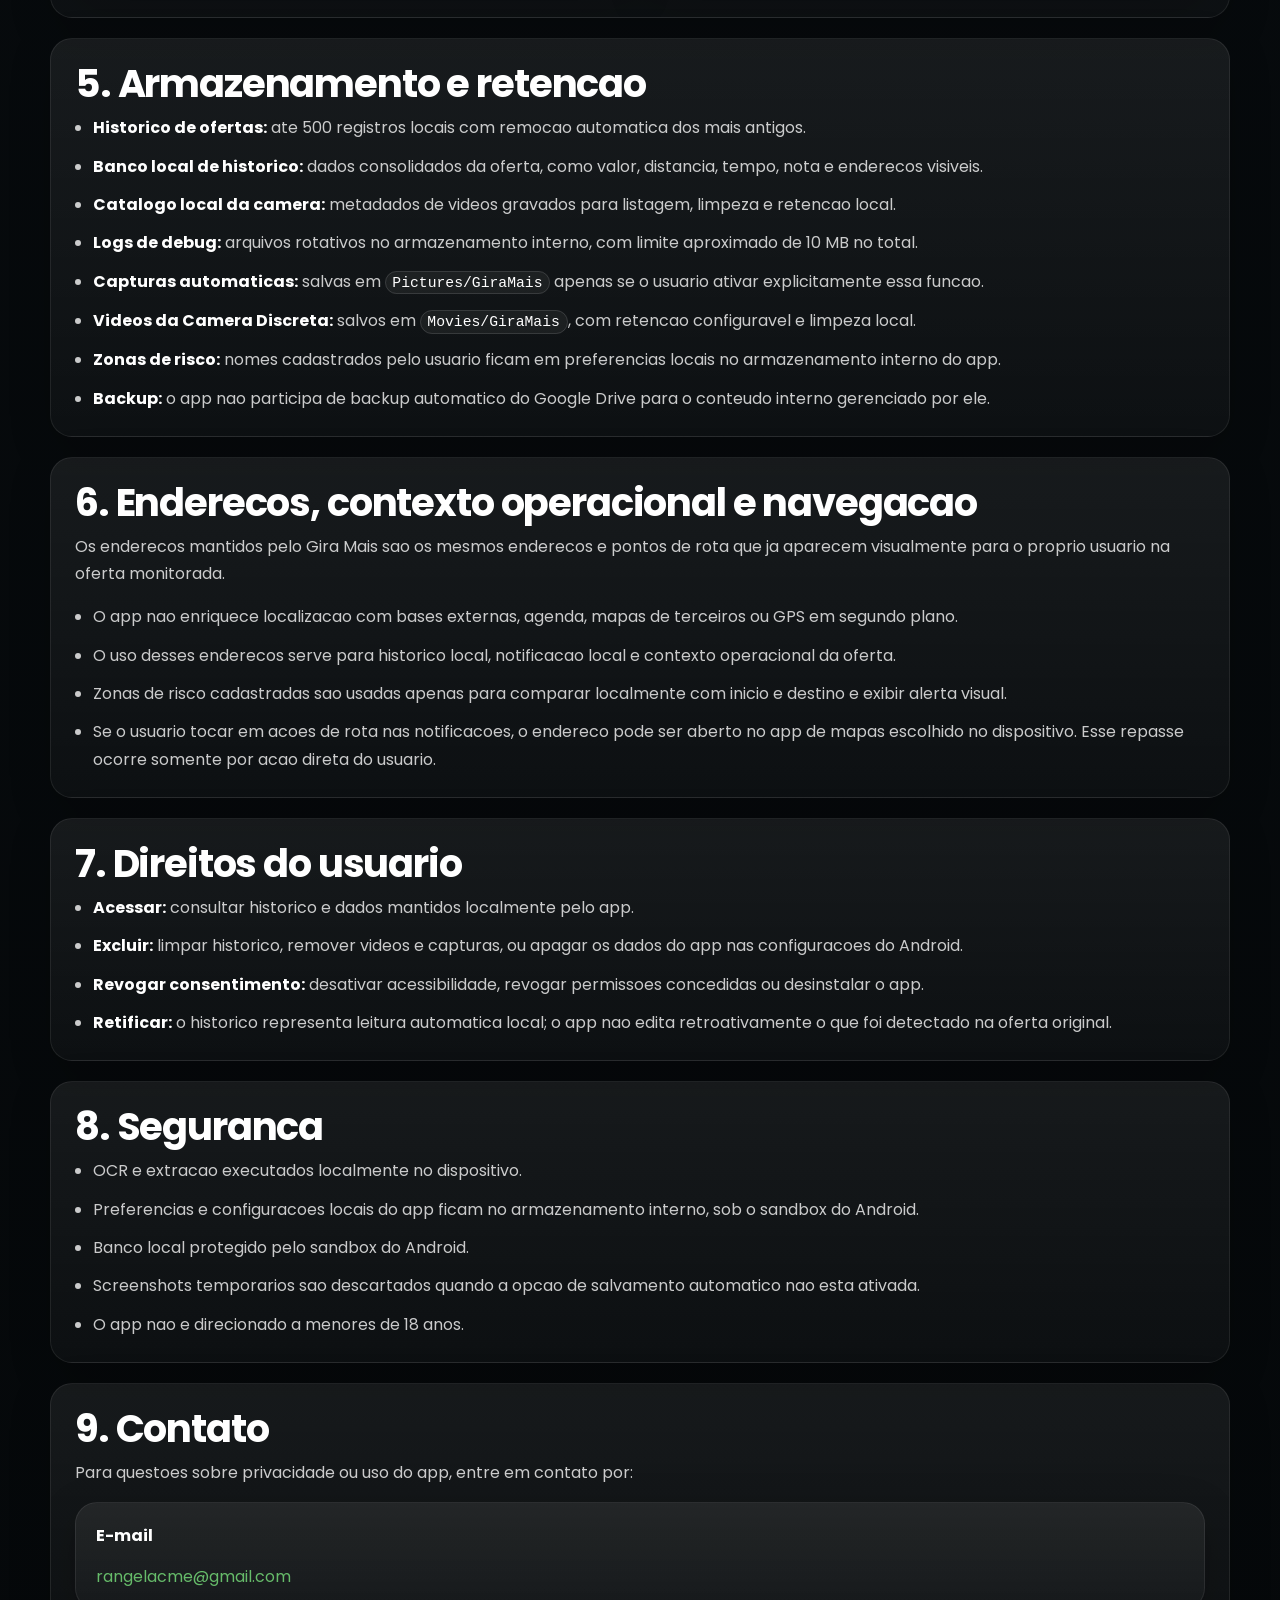
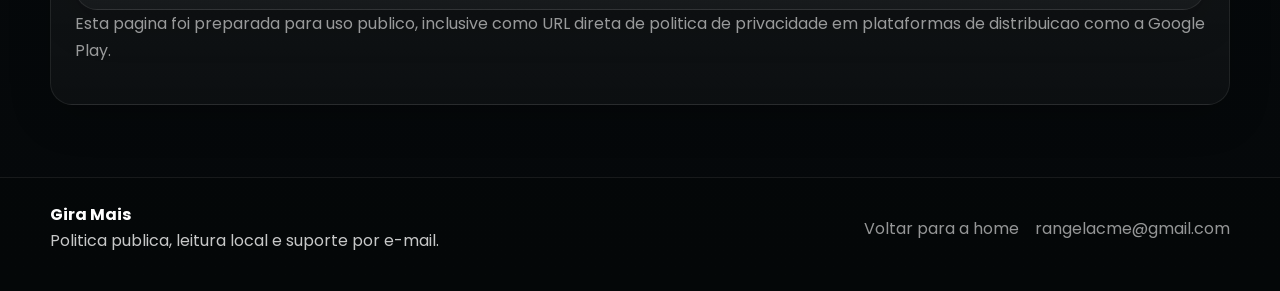
==== commit 37760c8b: "chore: rebrand to Gira Mais" ====
--- a/privacy/index.html
+++ b/privacy/index.html
@@ -3,16 +3,16 @@
 <head>
   <meta charset="UTF-8">
   <meta name="viewport" content="width=device-width, initial-scale=1.0">
-  <title>Politica de Privacidade | MeuGanho</title>
-  <meta name="description" content="Politica de privacidade publica do app MeuGanho.">
+  <title>Politica de Privacidade | Gira Mais</title>
+  <meta name="description" content="Politica de privacidade publica do app Gira Mais.">
   <meta name="theme-color" content="#080c0f">
-  <meta property="og:title" content="Politica de Privacidade | MeuGanho">
-  <meta property="og:description" content="Politica publica do MeuGanho para uso em GitHub Pages e link direto na Google Play.">
+  <meta property="og:title" content="Politica de Privacidade | Gira Mais">
+  <meta property="og:description" content="Politica publica do Gira Mais para uso em GitHub Pages e link direto na Google Play.">
   <meta property="og:type" content="website">
   <meta property="og:image" content="../assets/og-image.png">
   <meta name="twitter:card" content="summary_large_image">
-  <meta name="twitter:title" content="Politica de Privacidade | MeuGanho">
-  <meta name="twitter:description" content="Politica publica do app MeuGanho.">
+  <meta name="twitter:title" content="Politica de Privacidade | Gira Mais">
+  <meta name="twitter:description" content="Politica publica do app Gira Mais.">
   <meta name="twitter:image" content="../assets/og-image.png">
   <link rel="icon" type="image/png" sizes="32x32" href="../assets/logo-32.png">
   <link rel="icon" type="image/png" sizes="16x16" href="../assets/logo-16.png">
@@ -29,9 +29,9 @@
   <header class="site-header">
     <div class="site-shell header-row">
       <a class="brand" href="../index.html">
-        <img class="brand-logo" src="../assets/logo-64.png" alt="Logo do MeuGanho">
+        <img class="brand-logo" src="../assets/logo-64.png" alt="Logo do Gira Mais">
         <span>
-          <strong>MeuGanho</strong>
+          <strong>Gira Mais</strong>
           <small>Politica de privacidade</small>
         </span>
       </a>
@@ -49,10 +49,10 @@
       <section class="policy-hero surface-card">
         <div>
           <p class="eyebrow">Politica publica do app</p>
-          <h1>Politica de Privacidade do MeuGanho</h1>
+          <h1>Politica de Privacidade do Gira Mais</h1>
           <p>
             Ultima atualizacao: <strong>30 de junho de 2026</strong>.
-            Esta pagina descreve como o MeuGanho trata dados locais do usuario,
+            Esta pagina descreve como o Gira Mais trata dados locais do usuario,
             quais permissoes solicita e em que condicoes usa acessibilidade,
             OCR, overlay, notificacoes e camera discreta.
           </p>
@@ -80,7 +80,7 @@
       <section id="dados" class="policy-section surface-card">
         <h2>1. Dados tratados pelo app</h2>
         <p>
-          O MeuGanho processa dados locais no dispositivo para executar as funcoes ativadas pelo usuario.
+          O Gira Mais processa dados locais no dispositivo para executar as funcoes ativadas pelo usuario.
           O app nao depende de envio para servidores para calcular indicadores ou exibir resultados.
         </p>
         <div class="policy-grid three-up">
@@ -102,7 +102,7 @@
           </article>
           <article class="policy-item">
             <h3>Camera Discreta</h3>
-            <p>Videos gravados localmente em <code>Movies/MeuGanho</code>, com catalogo local de metadados para listagem e limpeza.</p>
+            <p>Videos gravados localmente em <code>Movies/GiraMais</code>, com catalogo local de metadados para listagem e limpeza.</p>
           </article>
           <article class="policy-item">
             <h3>Preferencias locais do app</h3>
@@ -116,7 +116,7 @@
       </section>
 
       <section id="nao-fazemos" class="policy-section surface-card">
-        <h2>2. O que o MeuGanho nao faz</h2>
+        <h2>2. O que o Gira Mais nao faz</h2>
         <ul class="policy-list">
           <li>Nao envia dados para servidores para calcular, armazenar ou classificar ofertas.</li>
           <li>Nao compartilha dados com terceiros para anuncios, analytics ou monetizacao.</li>
@@ -129,7 +129,7 @@
       <section id="acessibilidade" class="policy-section surface-card">
         <h2>3. Por que o Accessibility Service e necessario</h2>
         <p>
-          Os apps monitorados nao fornecem API publica, webhook ou integracao oficial para entregar ao MeuGanho,
+          Os apps monitorados nao fornecem API publica, webhook ou integracao oficial para entregar ao Gira Mais,
           em tempo real, os campos estruturados da oferta exibida ao proprio usuario autenticado.
         </p>
         <ul class="policy-list">
@@ -185,8 +185,8 @@
           <li><strong>Banco local de historico:</strong> dados consolidados da oferta, como valor, distancia, tempo, nota e enderecos visiveis.</li>
           <li><strong>Catalogo local da camera:</strong> metadados de videos gravados para listagem, limpeza e retencao local.</li>
           <li><strong>Logs de debug:</strong> arquivos rotativos no armazenamento interno, com limite aproximado de 10 MB no total.</li>
-          <li><strong>Capturas automaticas:</strong> salvas em <code>Pictures/MeuGanho</code> apenas se o usuario ativar explicitamente essa funcao.</li>
-          <li><strong>Videos da Camera Discreta:</strong> salvos em <code>Movies/MeuGanho</code>, com retencao configuravel e limpeza local.</li>
+          <li><strong>Capturas automaticas:</strong> salvas em <code>Pictures/GiraMais</code> apenas se o usuario ativar explicitamente essa funcao.</li>
+          <li><strong>Videos da Camera Discreta:</strong> salvos em <code>Movies/GiraMais</code>, com retencao configuravel e limpeza local.</li>
           <li><strong>Zonas de risco:</strong> nomes cadastrados pelo usuario ficam em preferencias locais no armazenamento interno do app.</li>
           <li><strong>Backup:</strong> o app nao participa de backup automatico do Google Drive para o conteudo interno gerenciado por ele.</li>
         </ul>
@@ -195,7 +195,7 @@
       <section id="enderecos" class="policy-section surface-card">
         <h2>6. Enderecos, contexto operacional e navegacao</h2>
         <p>
-          Os enderecos mantidos pelo MeuGanho sao os mesmos enderecos e pontos de rota que ja aparecem visualmente
+          Os enderecos mantidos pelo Gira Mais sao os mesmos enderecos e pontos de rota que ja aparecem visualmente
           para o proprio usuario na oferta monitorada.
         </p>
         <ul class="policy-list">
@@ -244,7 +244,7 @@
   <footer class="site-footer">
     <div class="site-shell footer-row">
       <div>
-        <strong>MeuGanho</strong>
+        <strong>Gira Mais</strong>
         <p>Politica publica, leitura local e suporte por e-mail.</p>
       </div>
       <div class="footer-links">
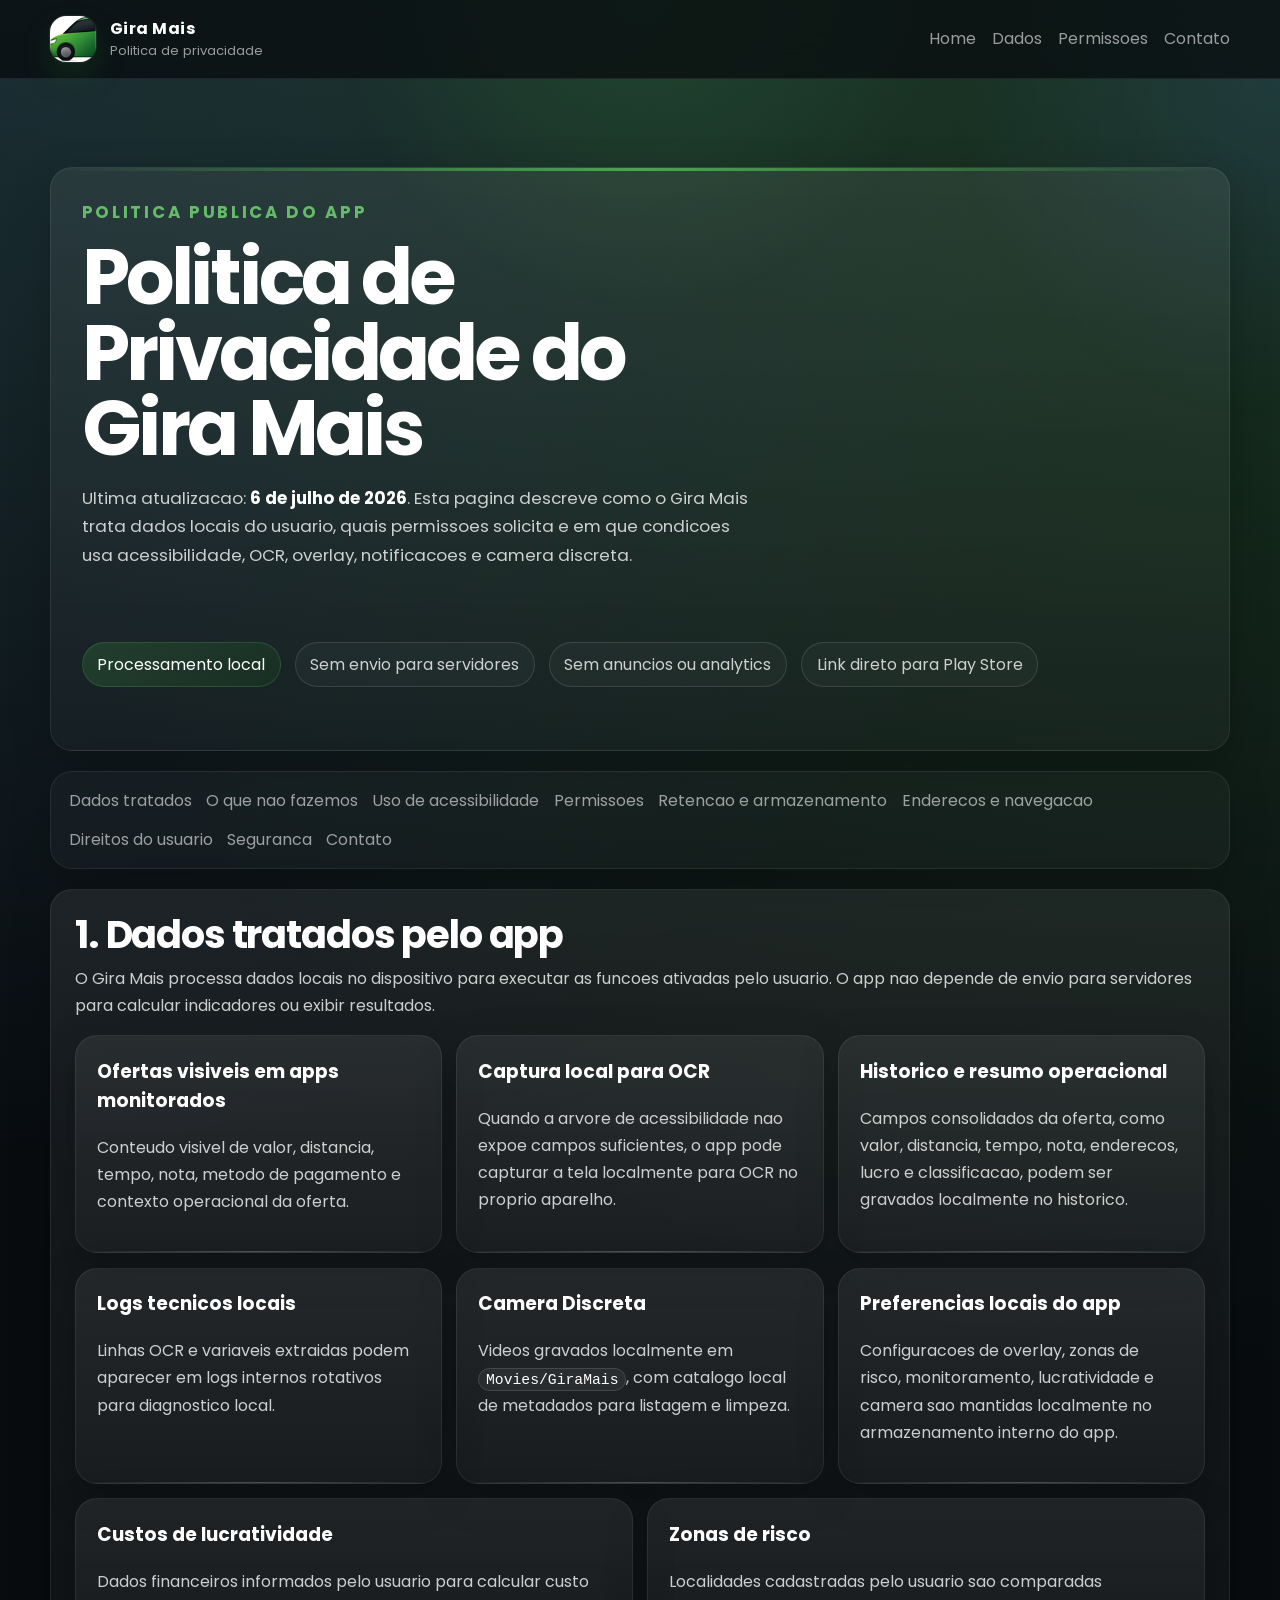
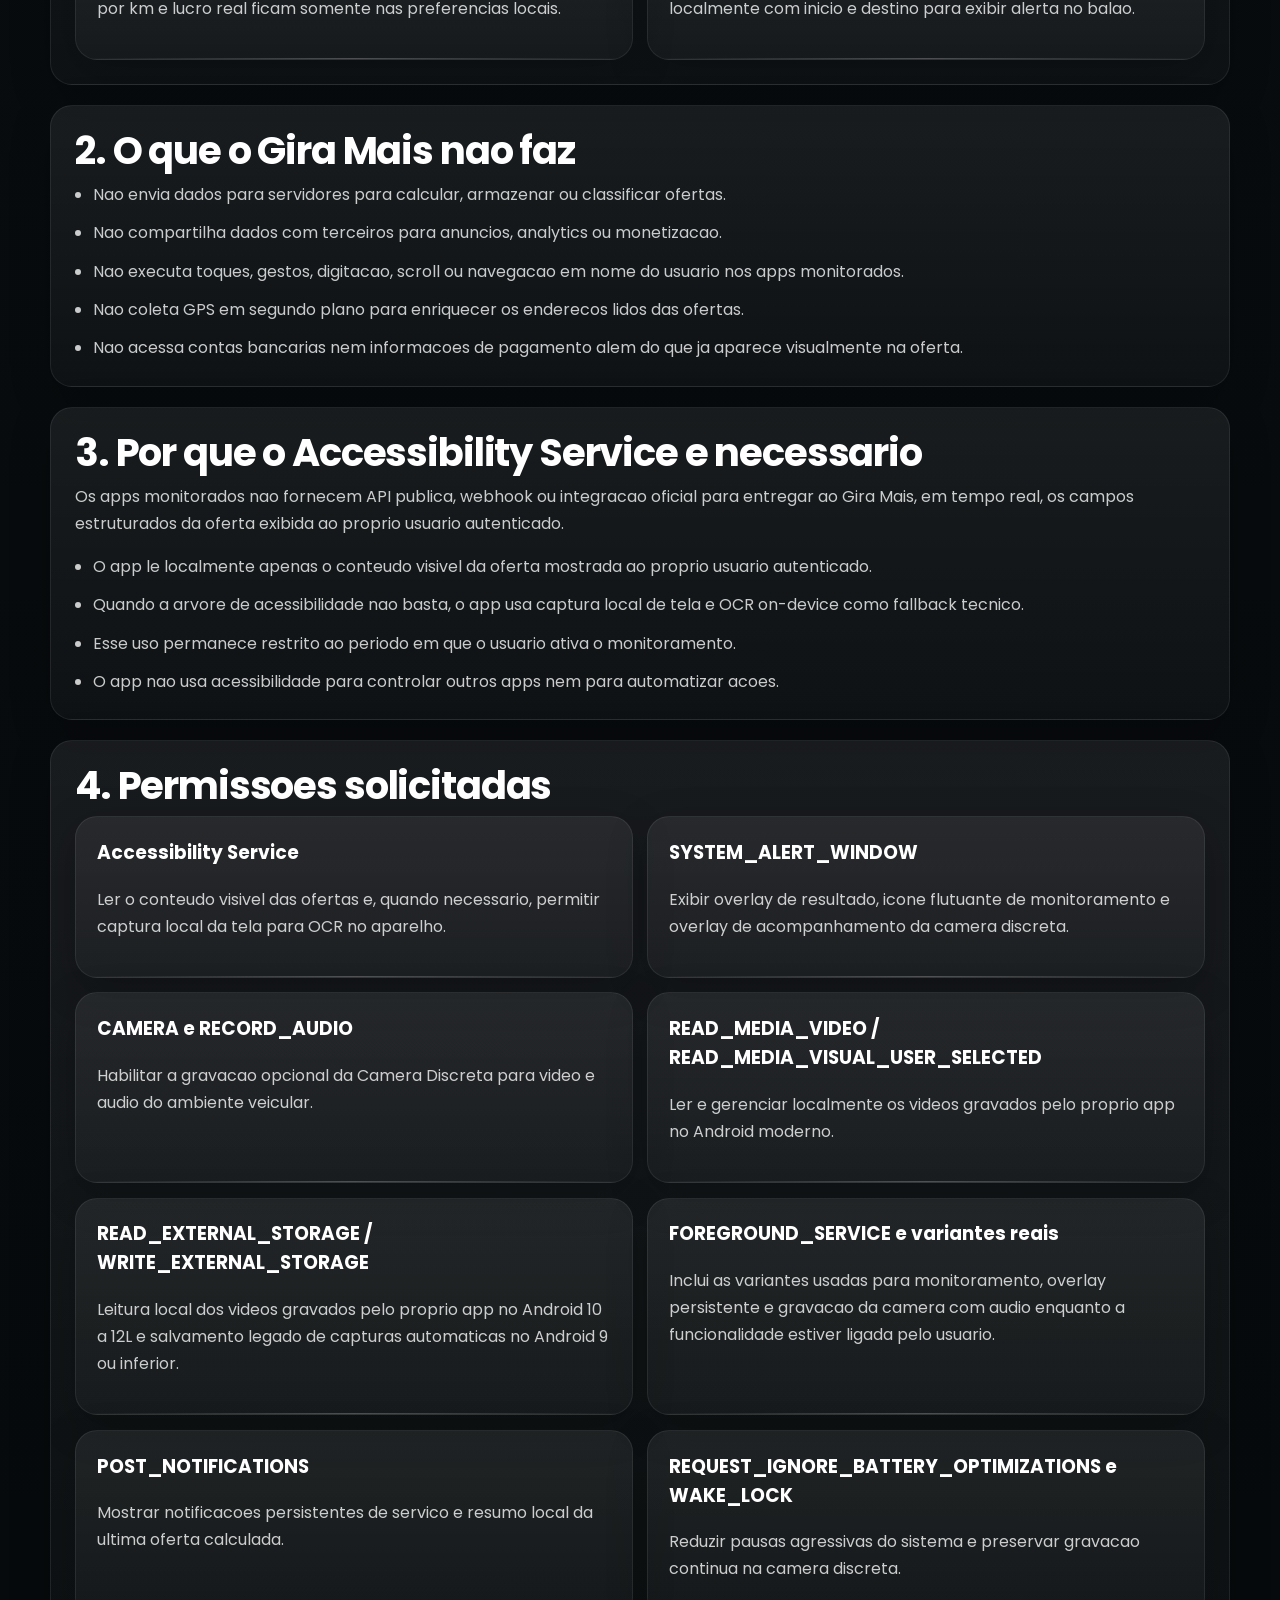
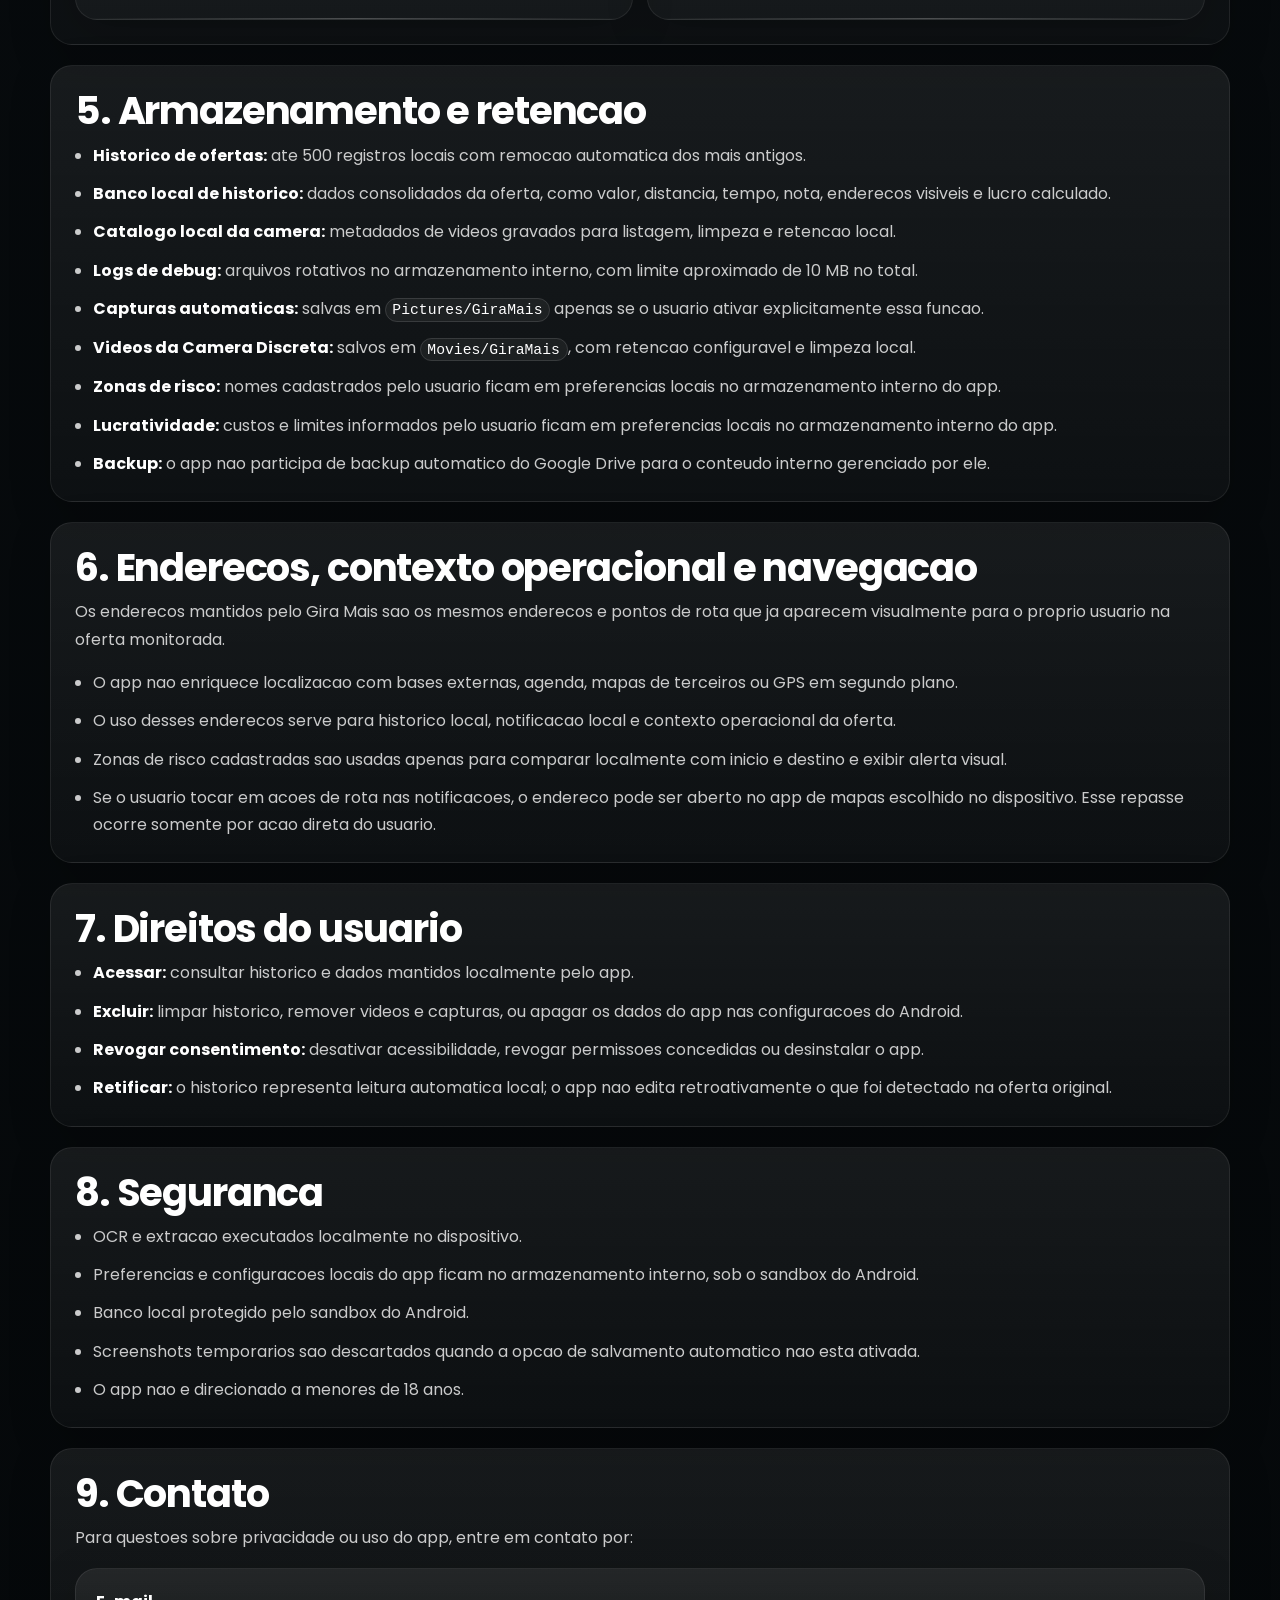
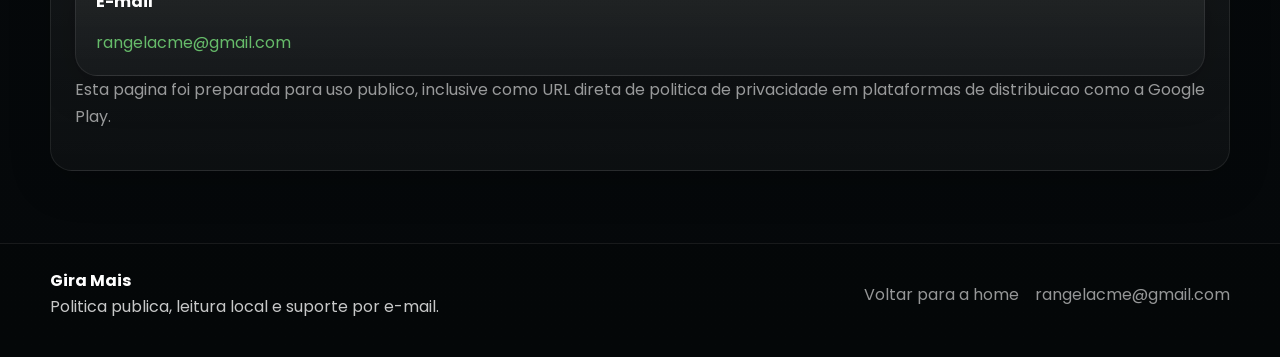
==== commit 9a7a2d7c: "nova função, lucratividade" ====
--- a/privacy/index.html
+++ b/privacy/index.html
@@ -51,7 +51,7 @@
           <p class="eyebrow">Politica publica do app</p>
           <h1>Politica de Privacidade do Gira Mais</h1>
           <p>
-            Ultima atualizacao: <strong>30 de junho de 2026</strong>.
+            Ultima atualizacao: <strong>6 de julho de 2026</strong>.
             Esta pagina descreve como o Gira Mais trata dados locais do usuario,
             quais permissoes solicita e em que condicoes usa acessibilidade,
             OCR, overlay, notificacoes e camera discreta.
@@ -94,7 +94,7 @@
           </article>
           <article class="policy-item">
             <h3>Historico e resumo operacional</h3>
-            <p>Campos consolidados da oferta, como valor, distancia, tempo, nota, enderecos e classificacao, podem ser gravados localmente no historico.</p>
+            <p>Campos consolidados da oferta, como valor, distancia, tempo, nota, enderecos, lucro e classificacao, podem ser gravados localmente no historico.</p>
           </article>
           <article class="policy-item">
             <h3>Logs tecnicos locais</h3>
@@ -106,7 +106,11 @@
           </article>
           <article class="policy-item">
             <h3>Preferencias locais do app</h3>
-            <p>Configuracoes de overlay, zonas de risco, monitoramento e camera sao mantidas localmente no armazenamento interno do app.</p>
+            <p>Configuracoes de overlay, zonas de risco, monitoramento, lucratividade e camera sao mantidas localmente no armazenamento interno do app.</p>
+          </article>
+          <article class="policy-item">
+            <h3>Custos de lucratividade</h3>
+            <p>Dados financeiros informados pelo usuario para calcular custo por km e lucro real ficam somente nas preferencias locais.</p>
           </article>
           <article class="policy-item">
             <h3>Zonas de risco</h3>
@@ -182,12 +186,13 @@
         <h2>5. Armazenamento e retencao</h2>
         <ul class="policy-list">
           <li><strong>Historico de ofertas:</strong> ate 500 registros locais com remocao automatica dos mais antigos.</li>
-          <li><strong>Banco local de historico:</strong> dados consolidados da oferta, como valor, distancia, tempo, nota e enderecos visiveis.</li>
+          <li><strong>Banco local de historico:</strong> dados consolidados da oferta, como valor, distancia, tempo, nota, enderecos visiveis e lucro calculado.</li>
           <li><strong>Catalogo local da camera:</strong> metadados de videos gravados para listagem, limpeza e retencao local.</li>
           <li><strong>Logs de debug:</strong> arquivos rotativos no armazenamento interno, com limite aproximado de 10 MB no total.</li>
           <li><strong>Capturas automaticas:</strong> salvas em <code>Pictures/GiraMais</code> apenas se o usuario ativar explicitamente essa funcao.</li>
           <li><strong>Videos da Camera Discreta:</strong> salvos em <code>Movies/GiraMais</code>, com retencao configuravel e limpeza local.</li>
           <li><strong>Zonas de risco:</strong> nomes cadastrados pelo usuario ficam em preferencias locais no armazenamento interno do app.</li>
+          <li><strong>Lucratividade:</strong> custos e limites informados pelo usuario ficam em preferencias locais no armazenamento interno do app.</li>
           <li><strong>Backup:</strong> o app nao participa de backup automatico do Google Drive para o conteudo interno gerenciado por ele.</li>
         </ul>
       </section>
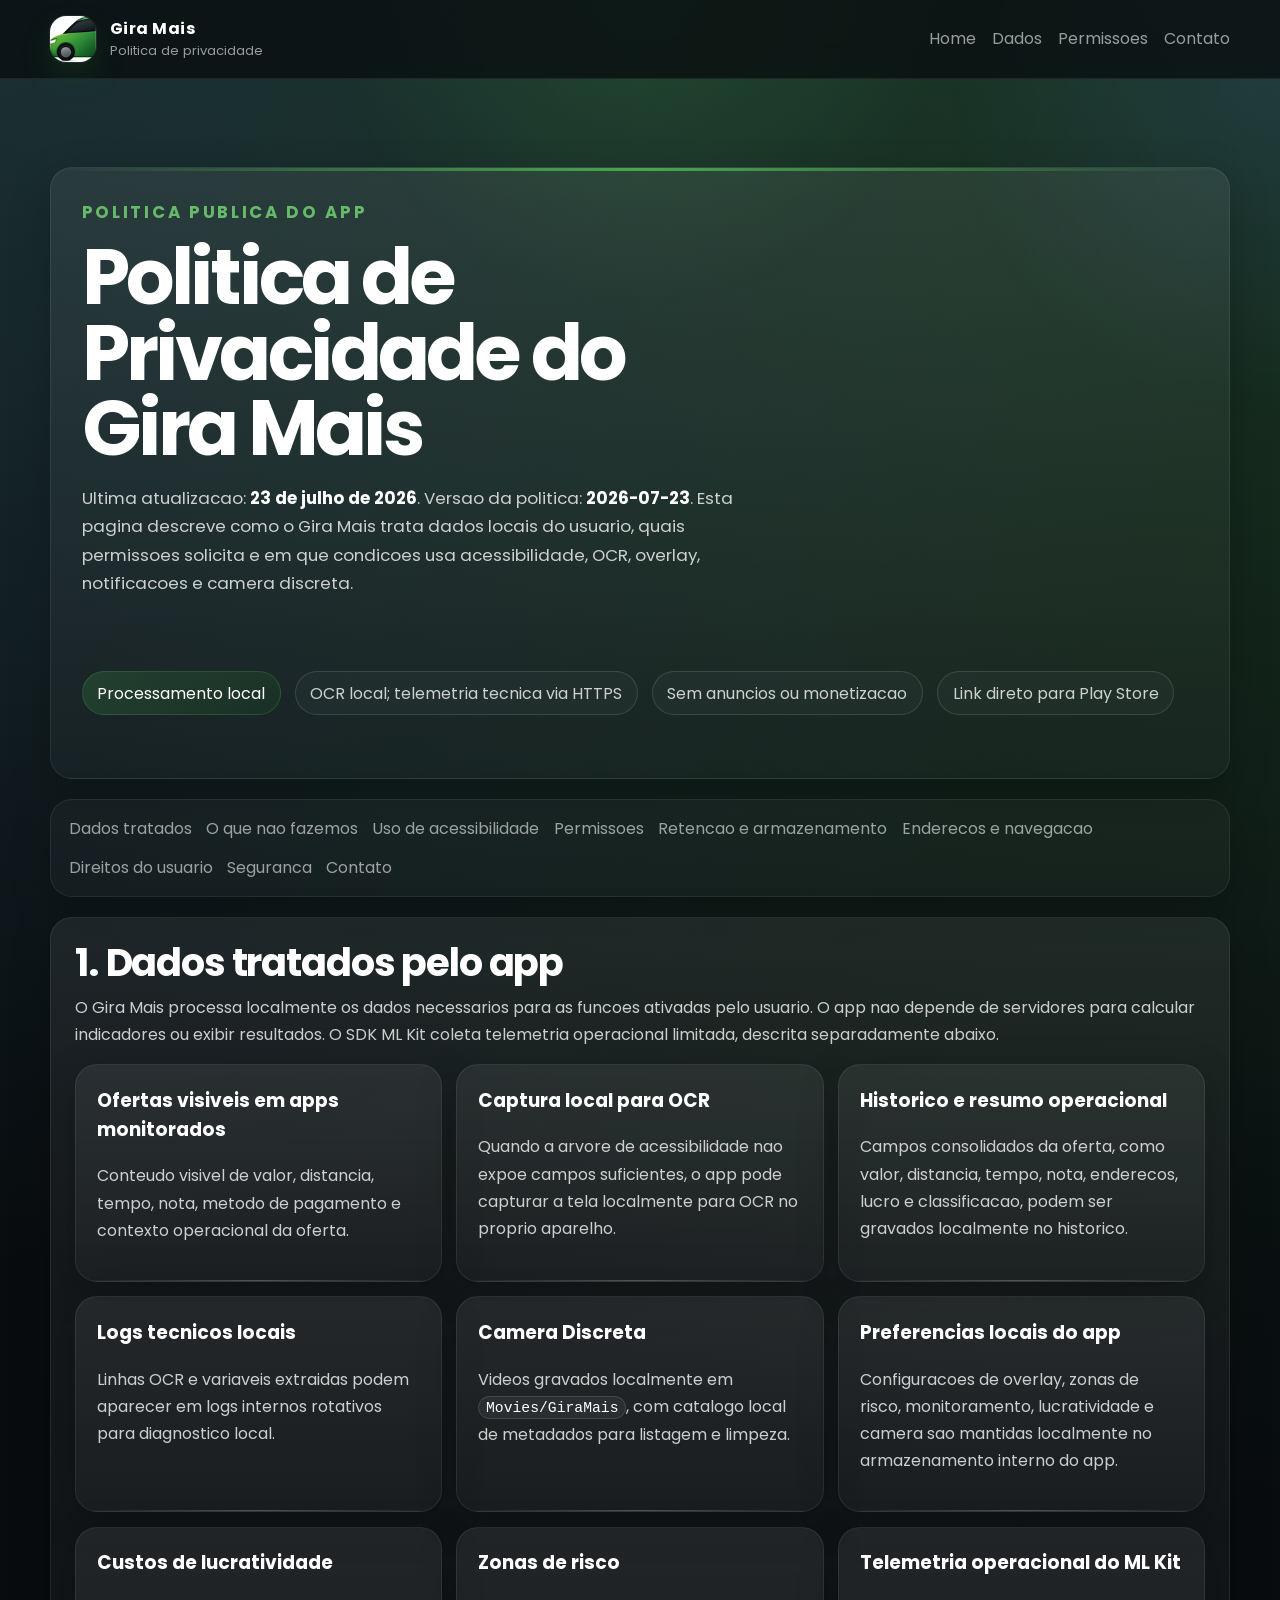
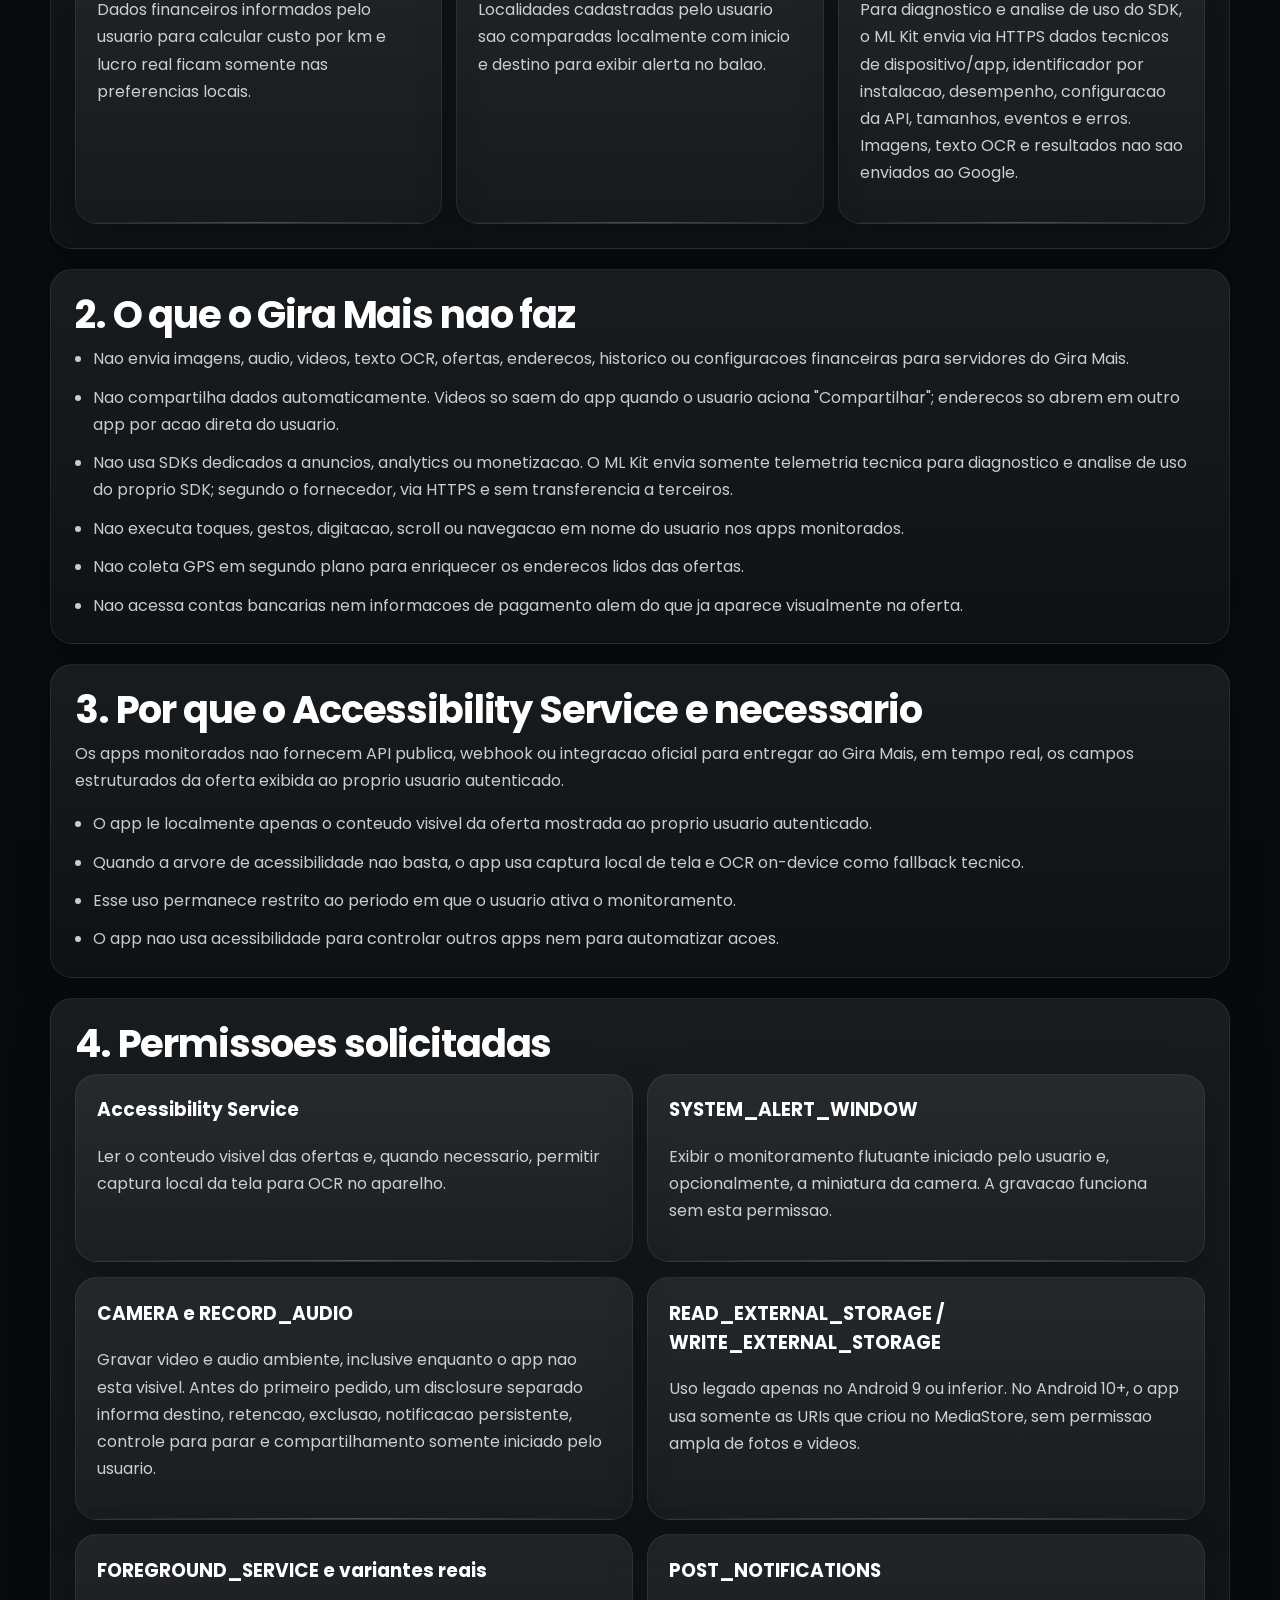
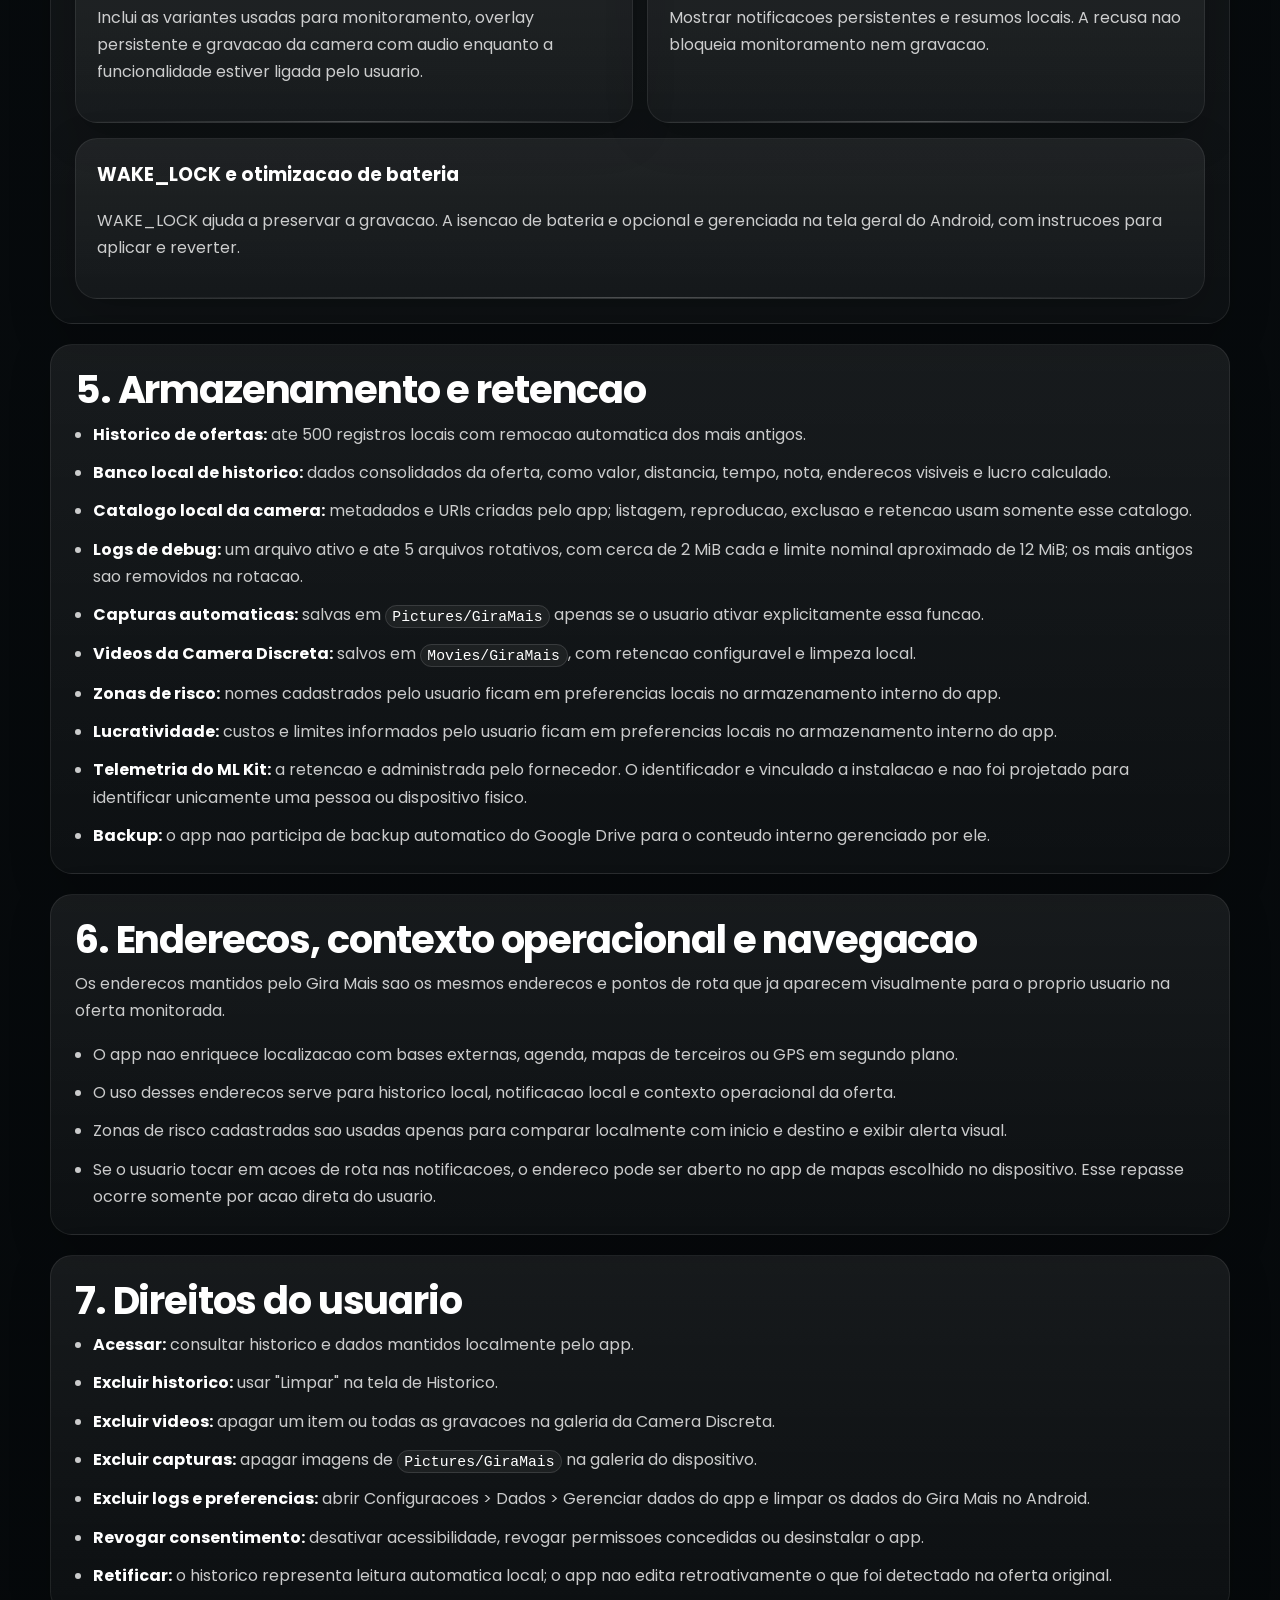
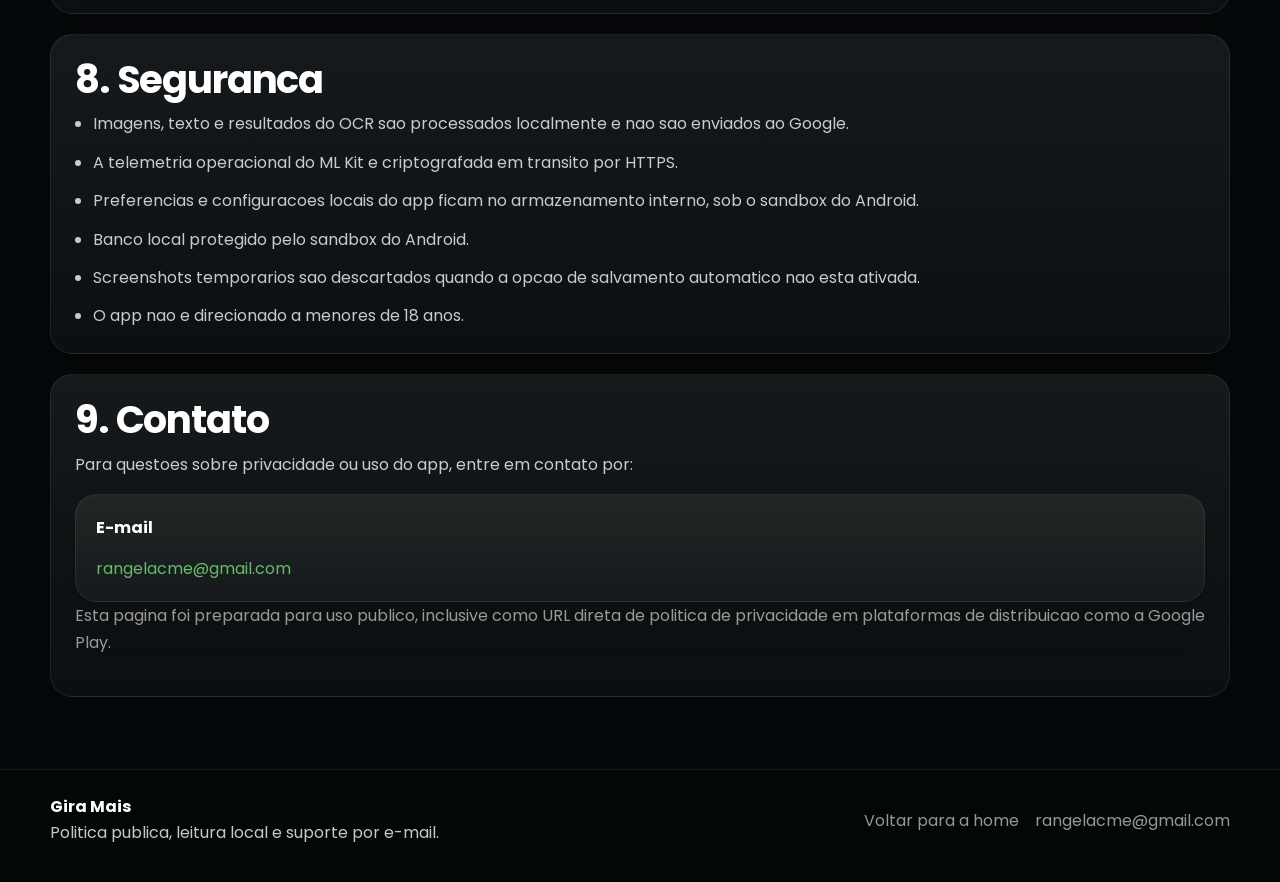
==== commit e7c9f011: "correções de politica" ====
--- a/privacy/index.html
+++ b/privacy/index.html
@@ -51,7 +51,8 @@
           <p class="eyebrow">Politica publica do app</p>
           <h1>Politica de Privacidade do Gira Mais</h1>
           <p>
-            Ultima atualizacao: <strong>6 de julho de 2026</strong>.
+            Ultima atualizacao: <strong>23 de julho de 2026</strong>.
+            Versao da politica: <strong>2026-07-23</strong>.
             Esta pagina descreve como o Gira Mais trata dados locais do usuario,
             quais permissoes solicita e em que condicoes usa acessibilidade,
             OCR, overlay, notificacoes e camera discreta.
@@ -59,8 +60,8 @@
         </div>
         <div class="hero-chips" aria-label="Resumo da politica">
           <span class="chip chip-emerald">Processamento local</span>
-          <span class="chip">Sem envio para servidores</span>
-          <span class="chip">Sem anuncios ou analytics</span>
+          <span class="chip">OCR local; telemetria tecnica via HTTPS</span>
+          <span class="chip">Sem anuncios ou monetizacao</span>
           <span class="chip">Link direto para Play Store</span>
         </div>
       </section>
@@ -80,8 +81,9 @@
       <section id="dados" class="policy-section surface-card">
         <h2>1. Dados tratados pelo app</h2>
         <p>
-          O Gira Mais processa dados locais no dispositivo para executar as funcoes ativadas pelo usuario.
-          O app nao depende de envio para servidores para calcular indicadores ou exibir resultados.
+          O Gira Mais processa localmente os dados necessarios para as funcoes ativadas pelo usuario.
+          O app nao depende de servidores para calcular indicadores ou exibir resultados. O SDK ML Kit
+          coleta telemetria operacional limitada, descrita separadamente abaixo.
         </p>
         <div class="policy-grid three-up">
           <article class="policy-item">
@@ -116,14 +118,19 @@
             <h3>Zonas de risco</h3>
             <p>Localidades cadastradas pelo usuario sao comparadas localmente com inicio e destino para exibir alerta no balao.</p>
           </article>
+          <article class="policy-item">
+            <h3>Telemetria operacional do ML Kit</h3>
+            <p>Para diagnostico e analise de uso do SDK, o ML Kit envia via HTTPS dados tecnicos de dispositivo/app, identificador por instalacao, desempenho, configuracao da API, tamanhos, eventos e erros. Imagens, texto OCR e resultados nao sao enviados ao Google.</p>
+          </article>
         </div>
       </section>
 
       <section id="nao-fazemos" class="policy-section surface-card">
         <h2>2. O que o Gira Mais nao faz</h2>
         <ul class="policy-list">
-          <li>Nao envia dados para servidores para calcular, armazenar ou classificar ofertas.</li>
-          <li>Nao compartilha dados com terceiros para anuncios, analytics ou monetizacao.</li>
+          <li>Nao envia imagens, audio, videos, texto OCR, ofertas, enderecos, historico ou configuracoes financeiras para servidores do Gira Mais.</li>
+          <li>Nao compartilha dados automaticamente. Videos so saem do app quando o usuario aciona "Compartilhar"; enderecos so abrem em outro app por acao direta do usuario.</li>
+          <li>Nao usa SDKs dedicados a anuncios, analytics ou monetizacao. O ML Kit envia somente telemetria tecnica para diagnostico e analise de uso do proprio SDK; segundo o fornecedor, via HTTPS e sem transferencia a terceiros.</li>
           <li>Nao executa toques, gestos, digitacao, scroll ou navegacao em nome do usuario nos apps monitorados.</li>
           <li>Nao coleta GPS em segundo plano para enriquecer os enderecos lidos das ofertas.</li>
           <li>Nao acessa contas bancarias nem informacoes de pagamento alem do que ja aparece visualmente na oferta.</li>
@@ -153,19 +160,15 @@
           </article>
           <article class="policy-item">
             <h3>SYSTEM_ALERT_WINDOW</h3>
-            <p>Exibir overlay de resultado, icone flutuante de monitoramento e overlay de acompanhamento da camera discreta.</p>
+            <p>Exibir o monitoramento flutuante iniciado pelo usuario e, opcionalmente, a miniatura da camera. A gravacao funciona sem esta permissao.</p>
           </article>
           <article class="policy-item">
             <h3>CAMERA e RECORD_AUDIO</h3>
-            <p>Habilitar a gravacao opcional da Camera Discreta para video e audio do ambiente veicular.</p>
-          </article>
-          <article class="policy-item">
-            <h3>READ_MEDIA_VIDEO / READ_MEDIA_VISUAL_USER_SELECTED</h3>
-            <p>Ler e gerenciar localmente os videos gravados pelo proprio app no Android moderno.</p>
+            <p>Gravar video e audio ambiente, inclusive enquanto o app nao esta visivel. Antes do primeiro pedido, um disclosure separado informa destino, retencao, exclusao, notificacao persistente, controle para parar e compartilhamento somente iniciado pelo usuario.</p>
           </article>
           <article class="policy-item">
             <h3>READ_EXTERNAL_STORAGE / WRITE_EXTERNAL_STORAGE</h3>
-            <p>Leitura local dos videos gravados pelo proprio app no Android 10 a 12L e salvamento legado de capturas automaticas no Android 9 ou inferior.</p>
+            <p>Uso legado apenas no Android 9 ou inferior. No Android 10+, o app usa somente as URIs que criou no MediaStore, sem permissao ampla de fotos e videos.</p>
           </article>
           <article class="policy-item">
             <h3>FOREGROUND_SERVICE e variantes reais</h3>
@@ -173,11 +176,11 @@
           </article>
           <article class="policy-item">
             <h3>POST_NOTIFICATIONS</h3>
-            <p>Mostrar notificacoes persistentes de servico e resumo local da ultima oferta calculada.</p>
-          </article>
-          <article class="policy-item">
-            <h3>REQUEST_IGNORE_BATTERY_OPTIMIZATIONS e WAKE_LOCK</h3>
-            <p>Reduzir pausas agressivas do sistema e preservar gravacao continua na camera discreta.</p>
+            <p>Mostrar notificacoes persistentes e resumos locais. A recusa nao bloqueia monitoramento nem gravacao.</p>
+          </article>
+          <article class="policy-item">
+            <h3>WAKE_LOCK e otimizacao de bateria</h3>
+            <p>WAKE_LOCK ajuda a preservar a gravacao. A isencao de bateria e opcional e gerenciada na tela geral do Android, com instrucoes para aplicar e reverter.</p>
           </article>
         </div>
       </section>
@@ -187,12 +190,13 @@
         <ul class="policy-list">
           <li><strong>Historico de ofertas:</strong> ate 500 registros locais com remocao automatica dos mais antigos.</li>
           <li><strong>Banco local de historico:</strong> dados consolidados da oferta, como valor, distancia, tempo, nota, enderecos visiveis e lucro calculado.</li>
-          <li><strong>Catalogo local da camera:</strong> metadados de videos gravados para listagem, limpeza e retencao local.</li>
-          <li><strong>Logs de debug:</strong> arquivos rotativos no armazenamento interno, com limite aproximado de 10 MB no total.</li>
+          <li><strong>Catalogo local da camera:</strong> metadados e URIs criadas pelo app; listagem, reproducao, exclusao e retencao usam somente esse catalogo.</li>
+          <li><strong>Logs de debug:</strong> um arquivo ativo e ate 5 arquivos rotativos, com cerca de 2 MiB cada e limite nominal aproximado de 12 MiB; os mais antigos sao removidos na rotacao.</li>
           <li><strong>Capturas automaticas:</strong> salvas em <code>Pictures/GiraMais</code> apenas se o usuario ativar explicitamente essa funcao.</li>
           <li><strong>Videos da Camera Discreta:</strong> salvos em <code>Movies/GiraMais</code>, com retencao configuravel e limpeza local.</li>
           <li><strong>Zonas de risco:</strong> nomes cadastrados pelo usuario ficam em preferencias locais no armazenamento interno do app.</li>
           <li><strong>Lucratividade:</strong> custos e limites informados pelo usuario ficam em preferencias locais no armazenamento interno do app.</li>
+          <li><strong>Telemetria do ML Kit:</strong> a retencao e administrada pelo fornecedor. O identificador e vinculado a instalacao e nao foi projetado para identificar unicamente uma pessoa ou dispositivo fisico.</li>
           <li><strong>Backup:</strong> o app nao participa de backup automatico do Google Drive para o conteudo interno gerenciado por ele.</li>
         </ul>
       </section>
@@ -215,7 +219,10 @@
         <h2>7. Direitos do usuario</h2>
         <ul class="policy-list">
           <li><strong>Acessar:</strong> consultar historico e dados mantidos localmente pelo app.</li>
-          <li><strong>Excluir:</strong> limpar historico, remover videos e capturas, ou apagar os dados do app nas configuracoes do Android.</li>
+          <li><strong>Excluir historico:</strong> usar "Limpar" na tela de Historico.</li>
+          <li><strong>Excluir videos:</strong> apagar um item ou todas as gravacoes na galeria da Camera Discreta.</li>
+          <li><strong>Excluir capturas:</strong> apagar imagens de <code>Pictures/GiraMais</code> na galeria do dispositivo.</li>
+          <li><strong>Excluir logs e preferencias:</strong> abrir Configuracoes &gt; Dados &gt; Gerenciar dados do app e limpar os dados do Gira Mais no Android.</li>
           <li><strong>Revogar consentimento:</strong> desativar acessibilidade, revogar permissoes concedidas ou desinstalar o app.</li>
           <li><strong>Retificar:</strong> o historico representa leitura automatica local; o app nao edita retroativamente o que foi detectado na oferta original.</li>
         </ul>
@@ -224,7 +231,8 @@
       <section id="seguranca" class="policy-section surface-card">
         <h2>8. Seguranca</h2>
         <ul class="policy-list">
-          <li>OCR e extracao executados localmente no dispositivo.</li>
+          <li>Imagens, texto e resultados do OCR sao processados localmente e nao sao enviados ao Google.</li>
+          <li>A telemetria operacional do ML Kit e criptografada em transito por HTTPS.</li>
           <li>Preferencias e configuracoes locais do app ficam no armazenamento interno, sob o sandbox do Android.</li>
           <li>Banco local protegido pelo sandbox do Android.</li>
           <li>Screenshots temporarios sao descartados quando a opcao de salvamento automatico nao esta ativada.</li>
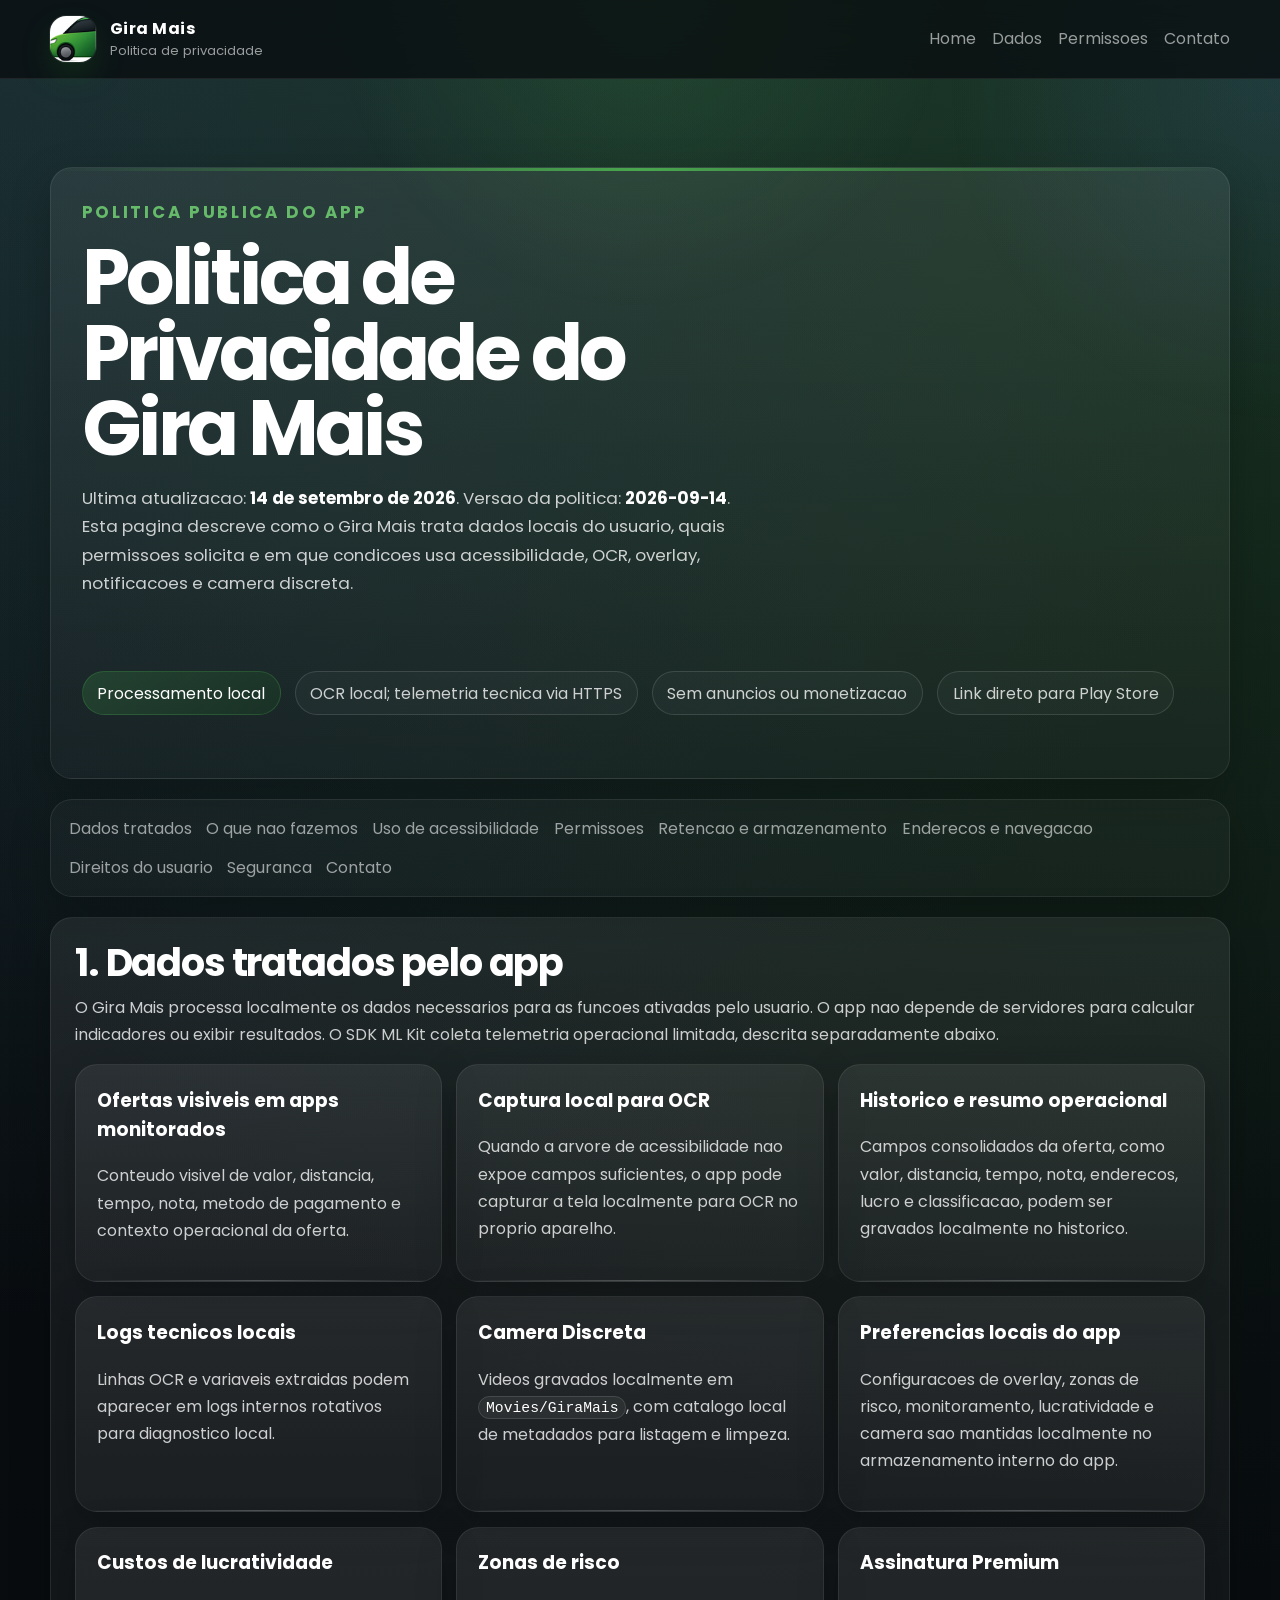
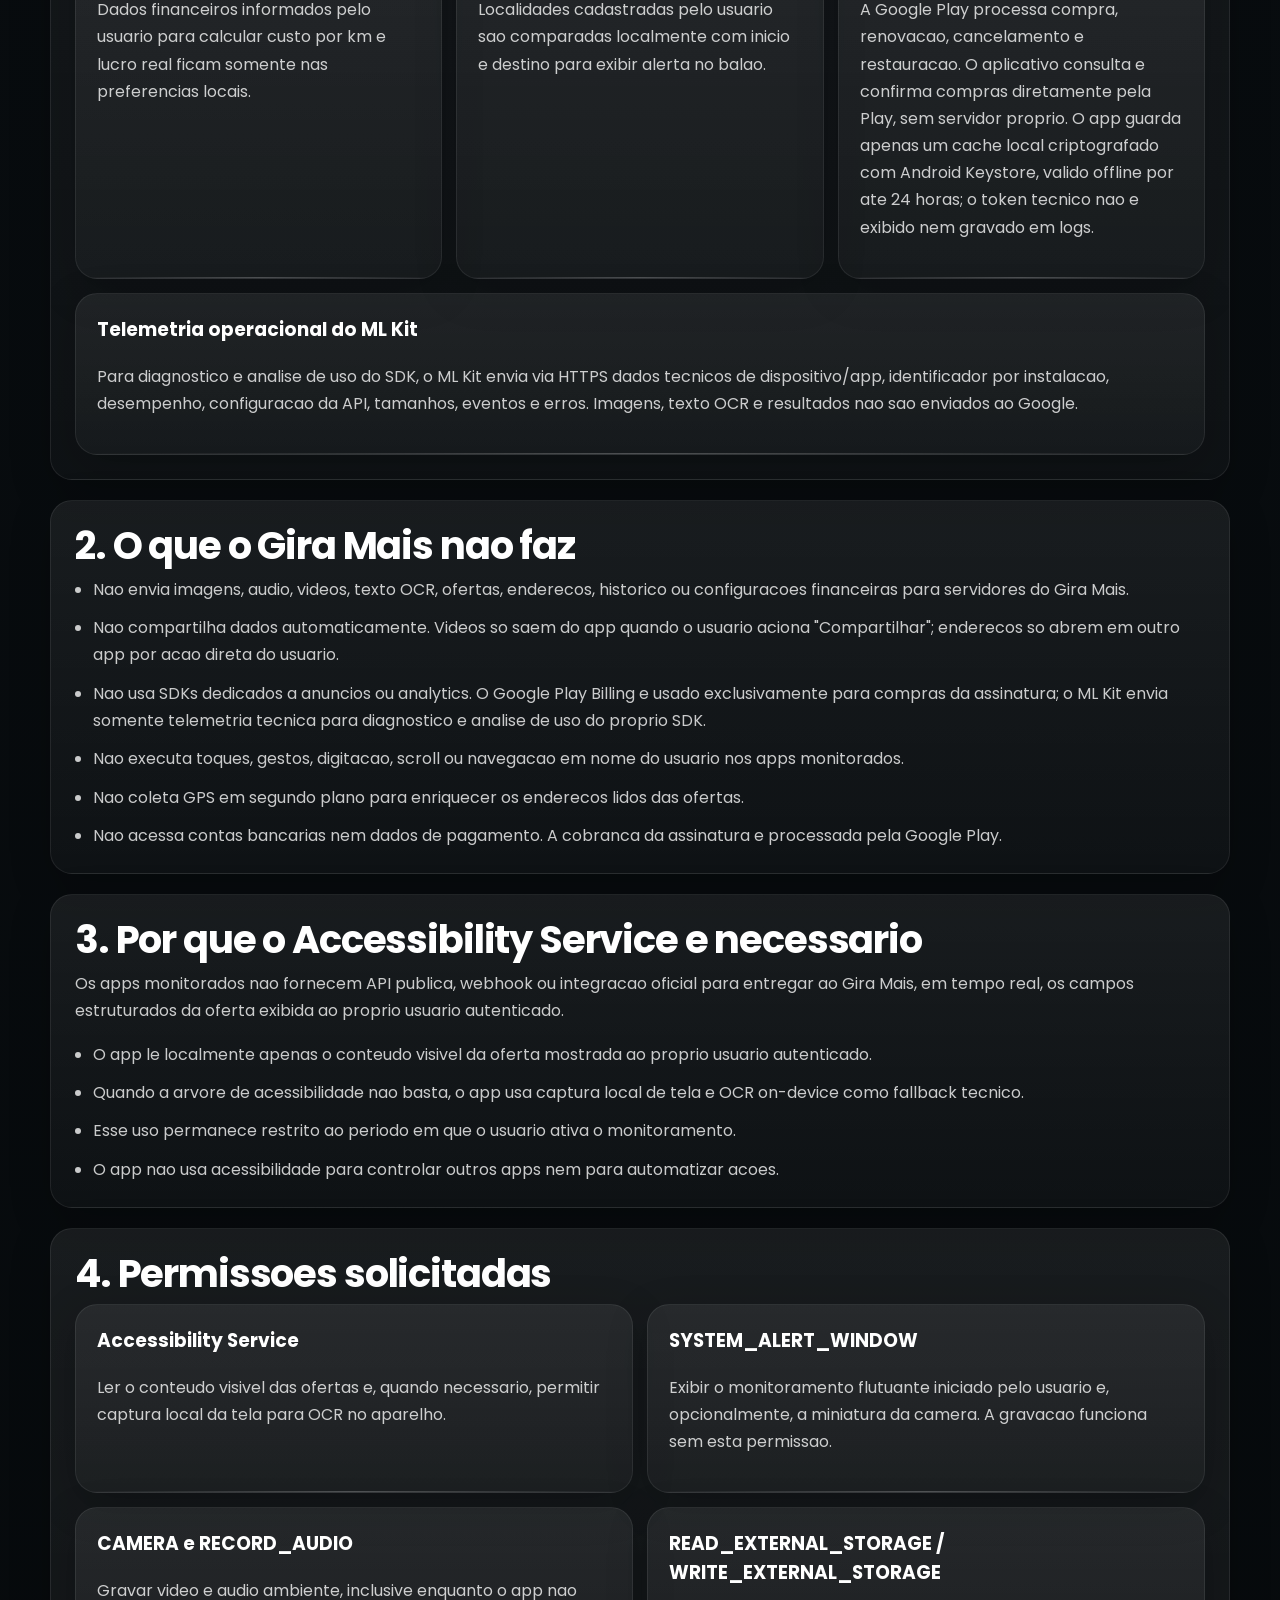
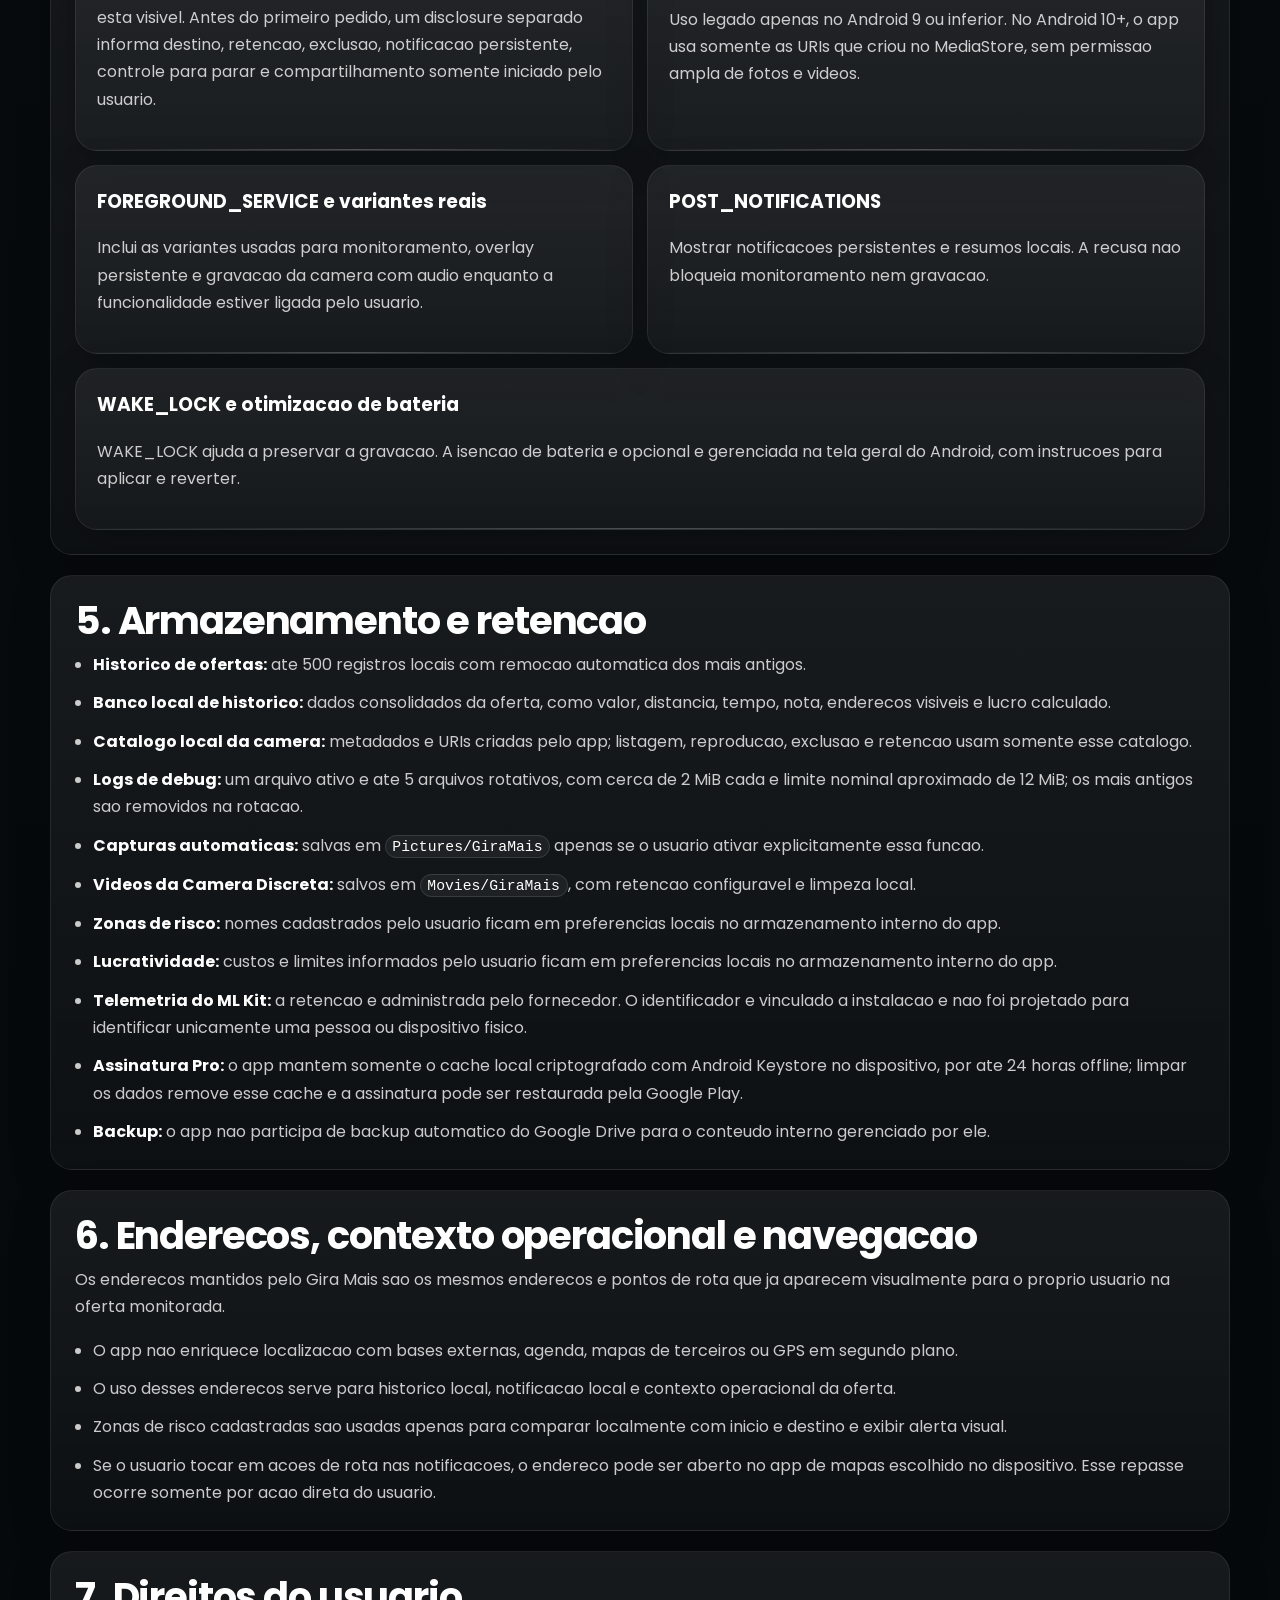
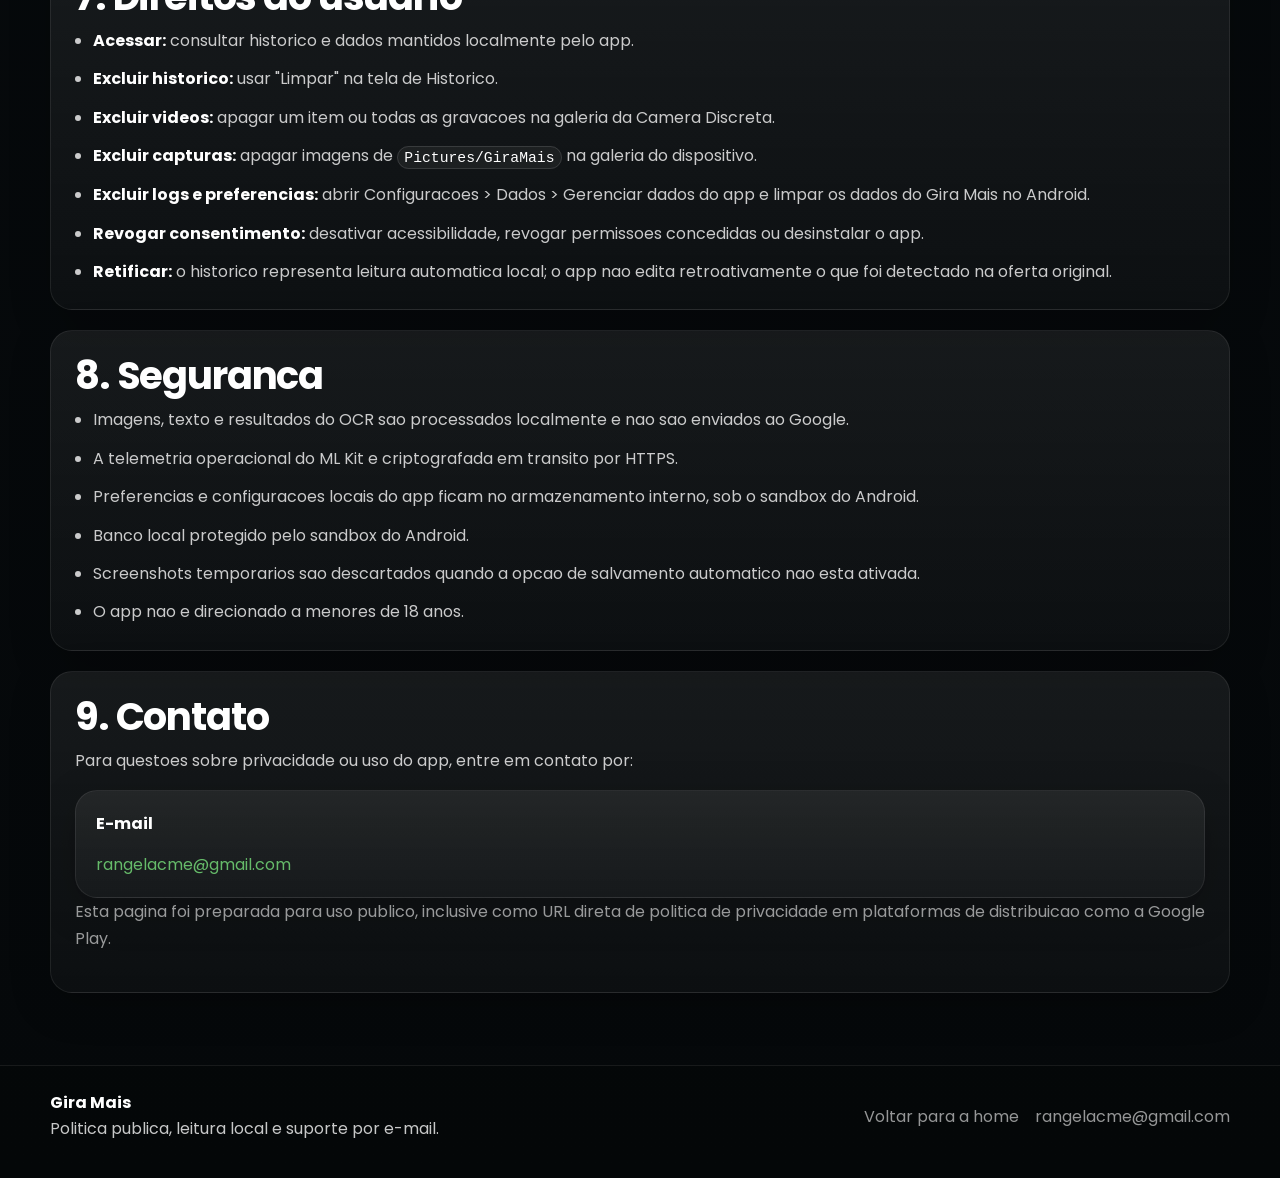
==== commit ea82315b: "atualizacao privacidade" ====
--- a/privacy/index.html
+++ b/privacy/index.html
@@ -51,8 +51,8 @@
           <p class="eyebrow">Politica publica do app</p>
           <h1>Politica de Privacidade do Gira Mais</h1>
           <p>
-            Ultima atualizacao: <strong>23 de julho de 2026</strong>.
-            Versao da politica: <strong>2026-07-23</strong>.
+            Ultima atualizacao: <strong>14 de setembro de 2026</strong>.
+            Versao da politica: <strong>2026-09-14</strong>.
             Esta pagina descreve como o Gira Mais trata dados locais do usuario,
             quais permissoes solicita e em que condicoes usa acessibilidade,
             OCR, overlay, notificacoes e camera discreta.
@@ -119,6 +119,10 @@
             <p>Localidades cadastradas pelo usuario sao comparadas localmente com inicio e destino para exibir alerta no balao.</p>
           </article>
           <article class="policy-item">
+            <h3>Assinatura Premium</h3>
+            <p>A Google Play processa compra, renovacao, cancelamento e restauracao. O aplicativo consulta e confirma compras diretamente pela Play, sem servidor proprio. O app guarda apenas um cache local criptografado com Android Keystore, valido offline por ate 24 horas; o token tecnico nao e exibido nem gravado em logs.</p>
+          </article>
+          <article class="policy-item">
             <h3>Telemetria operacional do ML Kit</h3>
             <p>Para diagnostico e analise de uso do SDK, o ML Kit envia via HTTPS dados tecnicos de dispositivo/app, identificador por instalacao, desempenho, configuracao da API, tamanhos, eventos e erros. Imagens, texto OCR e resultados nao sao enviados ao Google.</p>
           </article>
@@ -130,10 +134,10 @@
         <ul class="policy-list">
           <li>Nao envia imagens, audio, videos, texto OCR, ofertas, enderecos, historico ou configuracoes financeiras para servidores do Gira Mais.</li>
           <li>Nao compartilha dados automaticamente. Videos so saem do app quando o usuario aciona "Compartilhar"; enderecos so abrem em outro app por acao direta do usuario.</li>
-          <li>Nao usa SDKs dedicados a anuncios, analytics ou monetizacao. O ML Kit envia somente telemetria tecnica para diagnostico e analise de uso do proprio SDK; segundo o fornecedor, via HTTPS e sem transferencia a terceiros.</li>
+          <li>Nao usa SDKs dedicados a anuncios ou analytics. O Google Play Billing e usado exclusivamente para compras da assinatura; o ML Kit envia somente telemetria tecnica para diagnostico e analise de uso do proprio SDK.</li>
           <li>Nao executa toques, gestos, digitacao, scroll ou navegacao em nome do usuario nos apps monitorados.</li>
           <li>Nao coleta GPS em segundo plano para enriquecer os enderecos lidos das ofertas.</li>
-          <li>Nao acessa contas bancarias nem informacoes de pagamento alem do que ja aparece visualmente na oferta.</li>
+          <li>Nao acessa contas bancarias nem dados de pagamento. A cobranca da assinatura e processada pela Google Play.</li>
         </ul>
       </section>
 
@@ -197,6 +201,7 @@
           <li><strong>Zonas de risco:</strong> nomes cadastrados pelo usuario ficam em preferencias locais no armazenamento interno do app.</li>
           <li><strong>Lucratividade:</strong> custos e limites informados pelo usuario ficam em preferencias locais no armazenamento interno do app.</li>
           <li><strong>Telemetria do ML Kit:</strong> a retencao e administrada pelo fornecedor. O identificador e vinculado a instalacao e nao foi projetado para identificar unicamente uma pessoa ou dispositivo fisico.</li>
+          <li><strong>Assinatura Pro:</strong> o app mantem somente o cache local criptografado com Android Keystore no dispositivo, por ate 24 horas offline; limpar os dados remove esse cache e a assinatura pode ser restaurada pela Google Play.</li>
           <li><strong>Backup:</strong> o app nao participa de backup automatico do Google Drive para o conteudo interno gerenciado por ele.</li>
         </ul>
       </section>
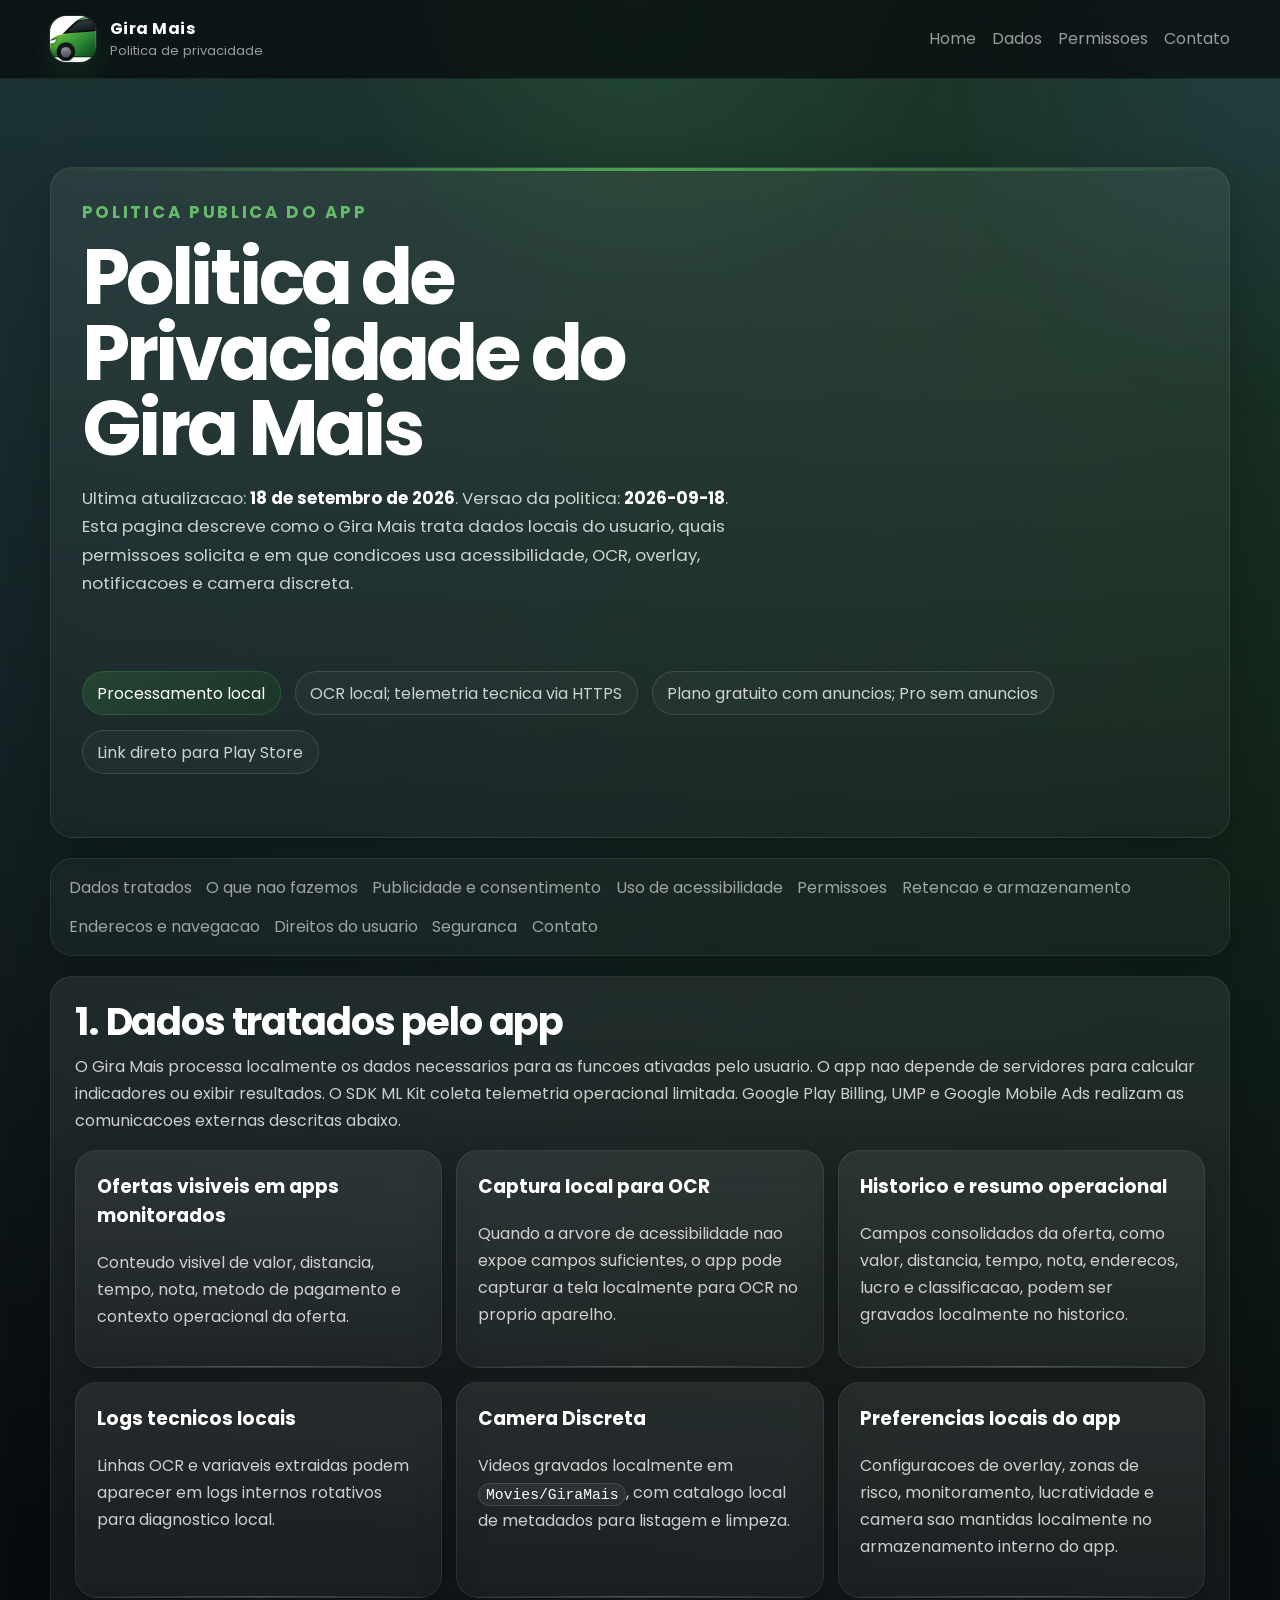
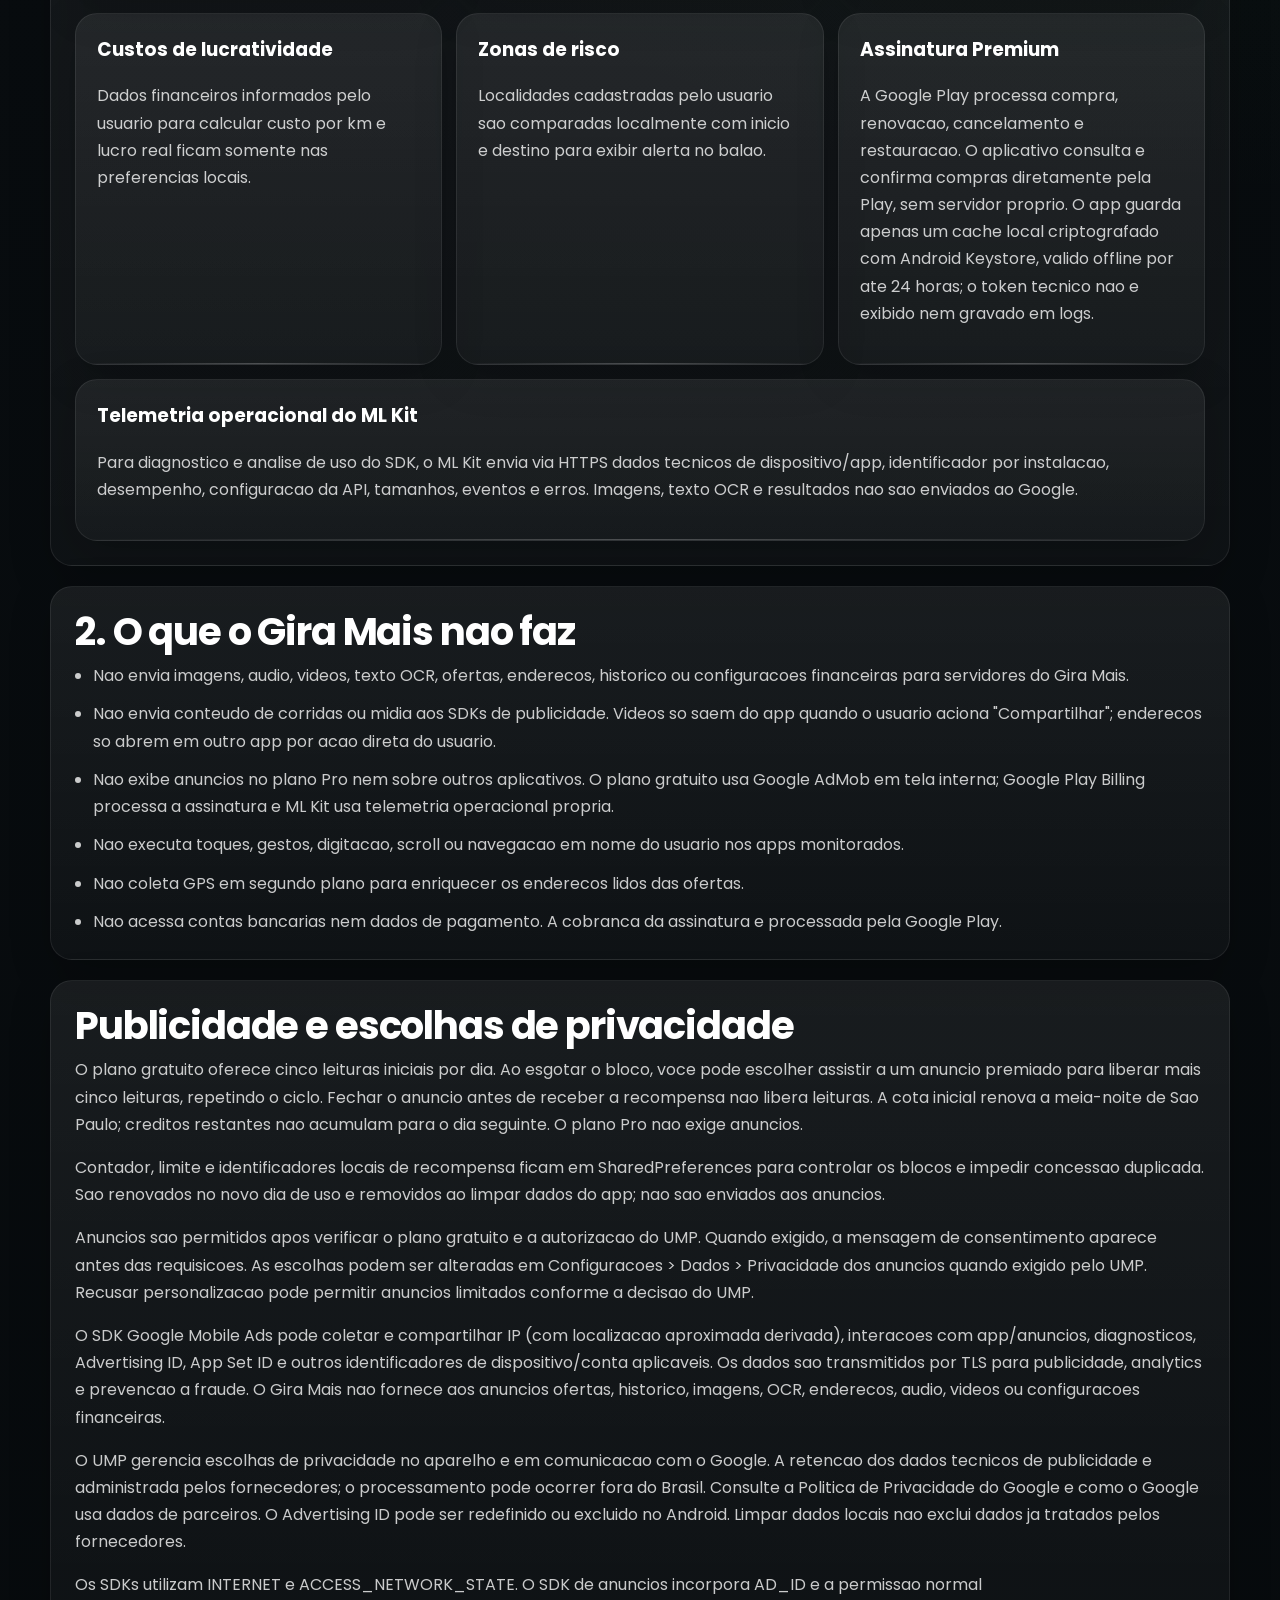
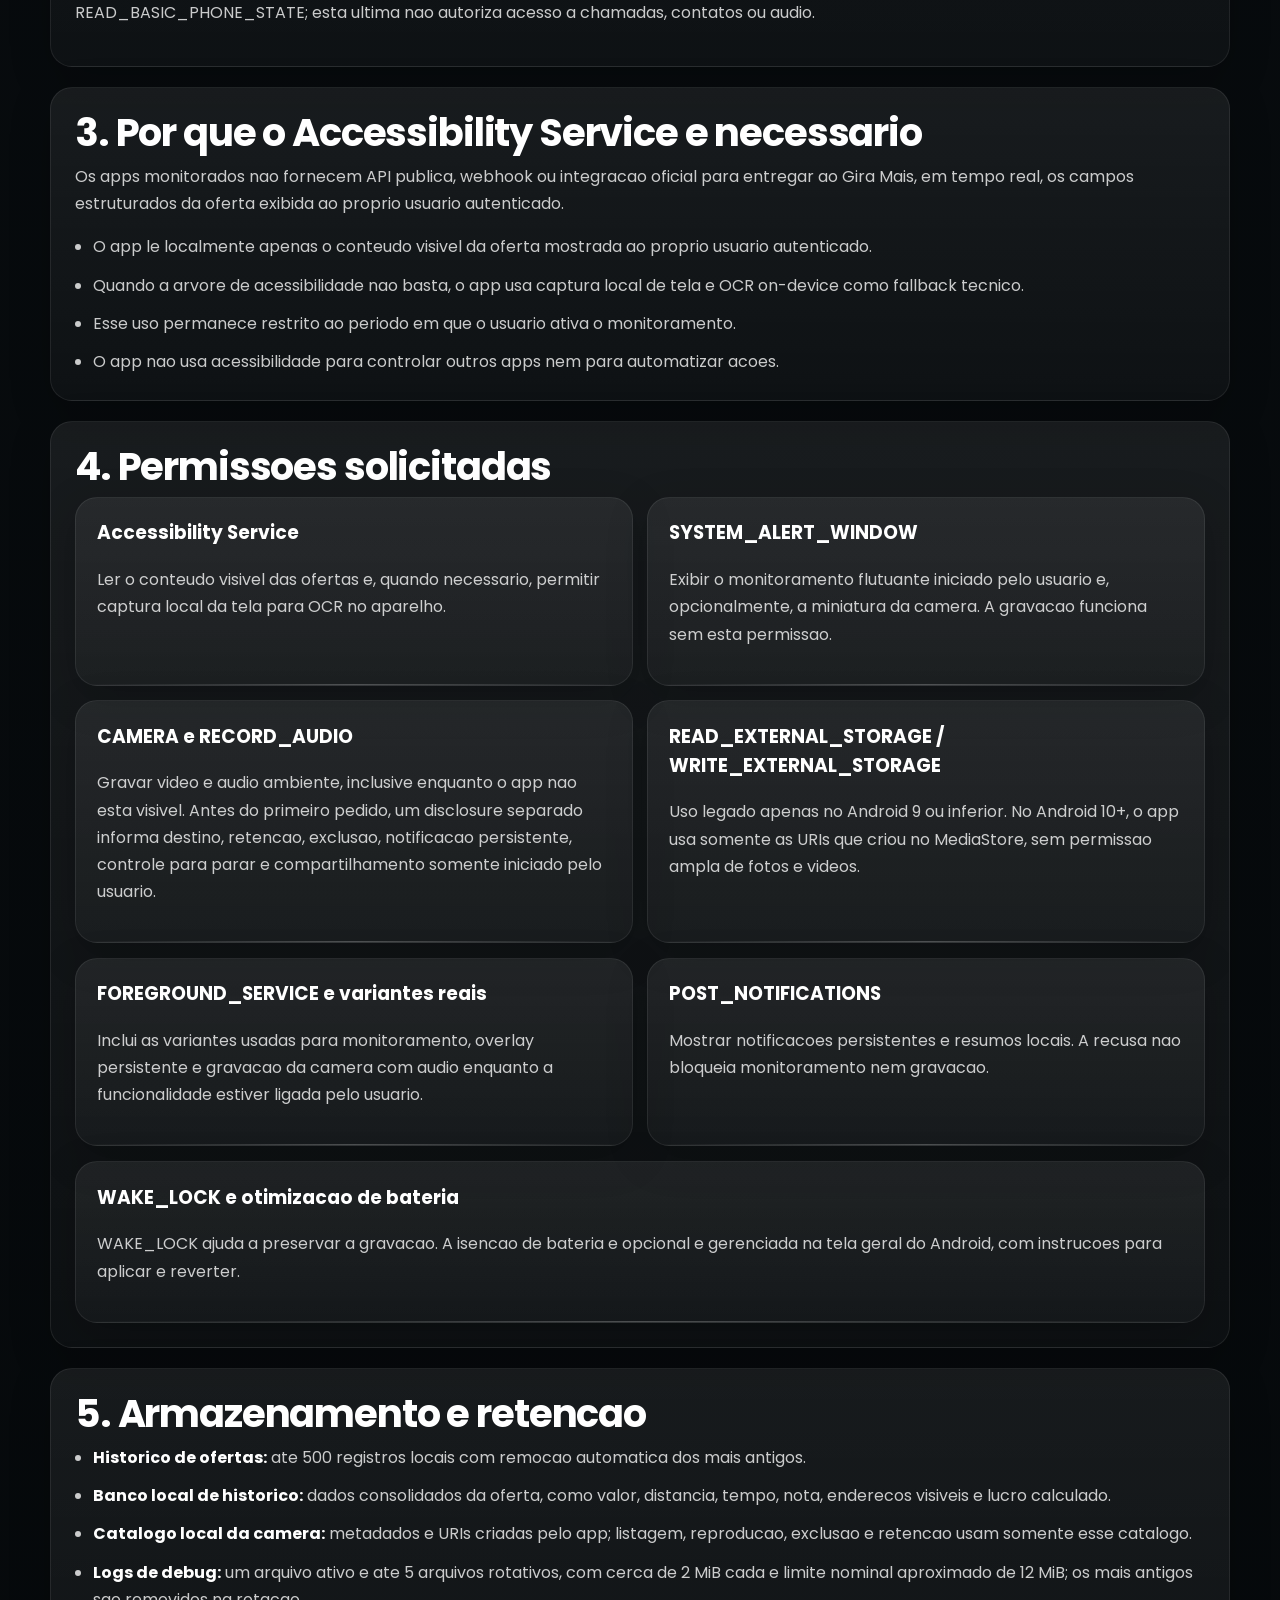
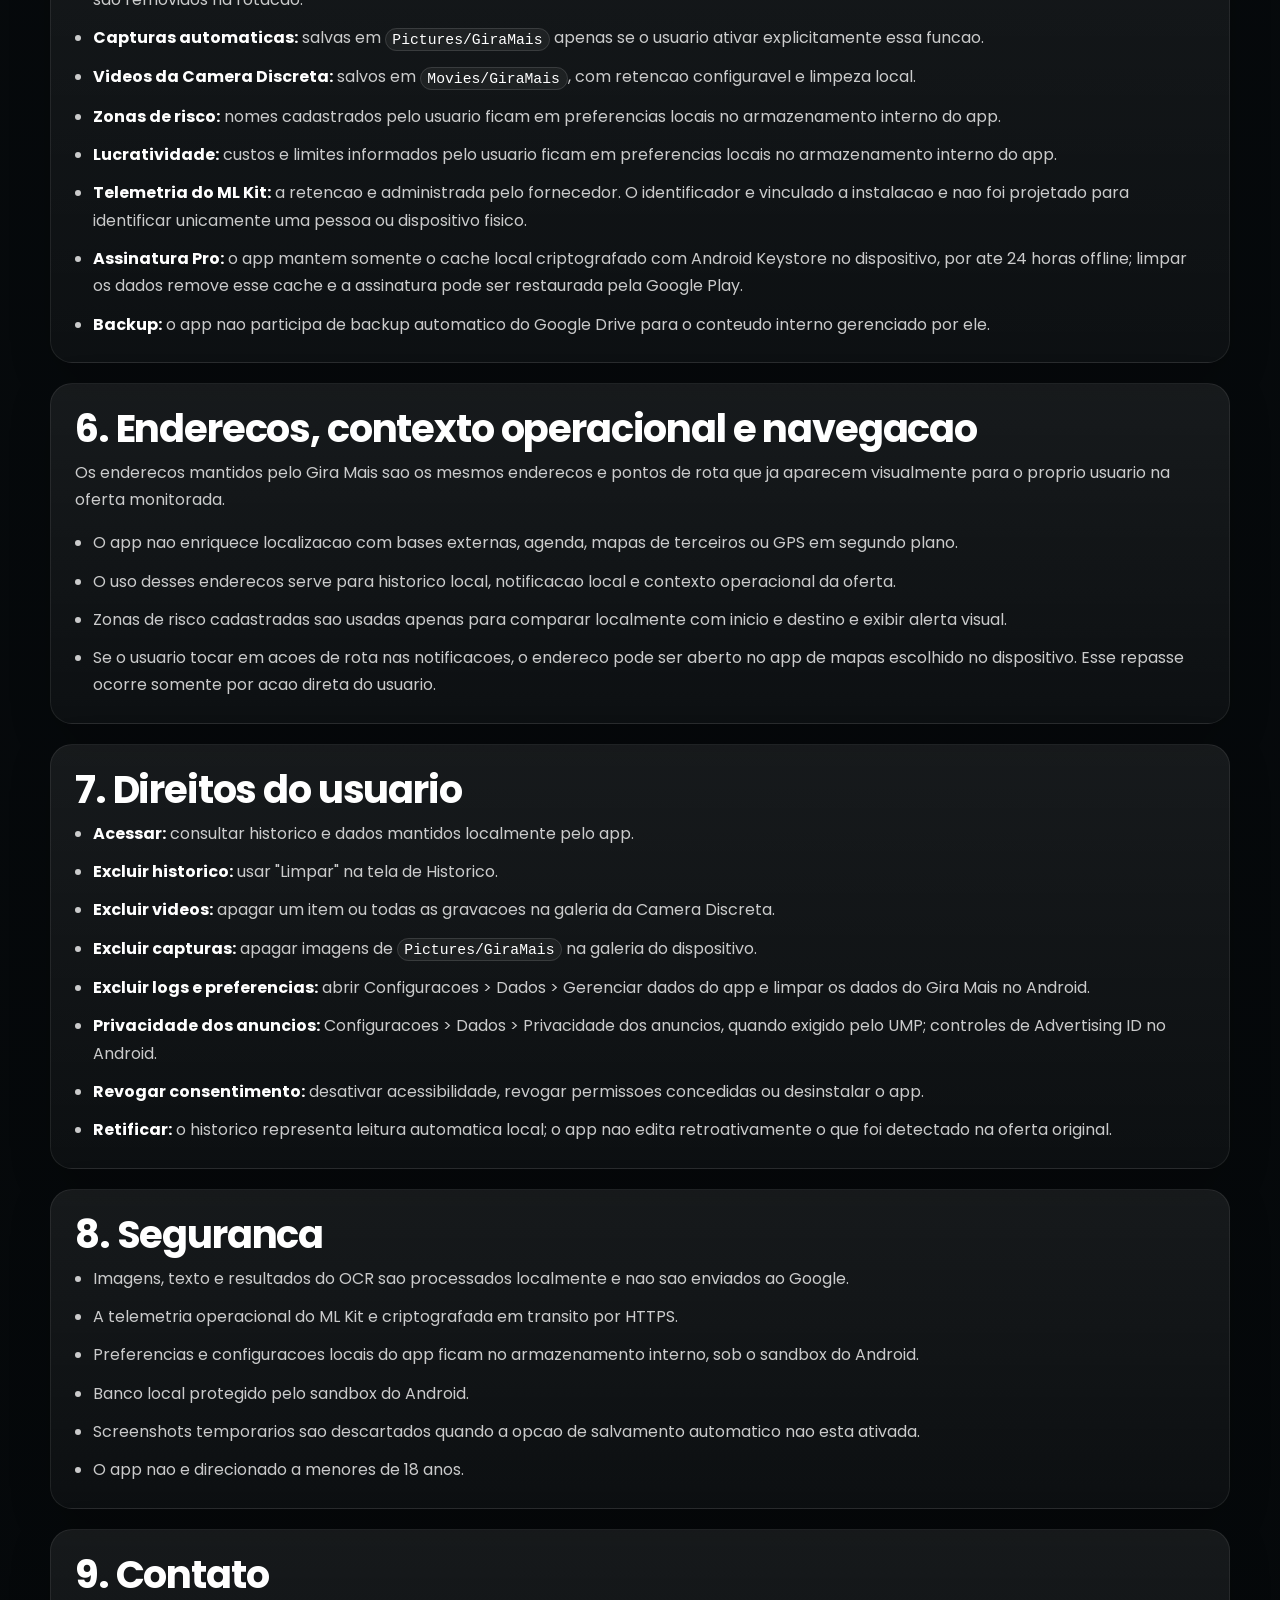
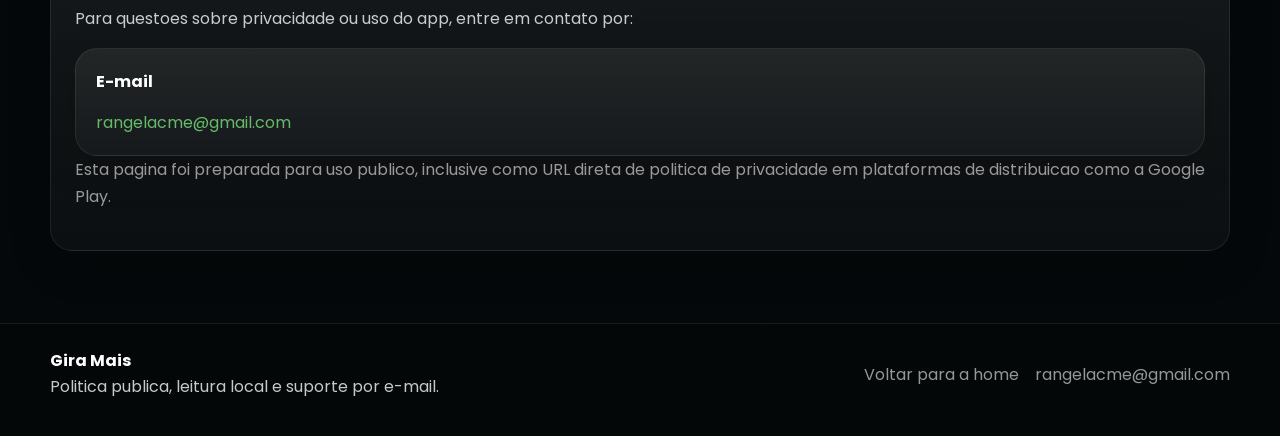
==== commit d0003025: "atualizacao ads" ====
--- a/privacy/index.html
+++ b/privacy/index.html
@@ -51,8 +51,8 @@
           <p class="eyebrow">Politica publica do app</p>
           <h1>Politica de Privacidade do Gira Mais</h1>
           <p>
-            Ultima atualizacao: <strong>14 de setembro de 2026</strong>.
-            Versao da politica: <strong>2026-09-14</strong>.
+            Ultima atualizacao: <strong>18 de setembro de 2026</strong>.
+            Versao da politica: <strong>2026-09-18</strong>.
             Esta pagina descreve como o Gira Mais trata dados locais do usuario,
             quais permissoes solicita e em que condicoes usa acessibilidade,
             OCR, overlay, notificacoes e camera discreta.
@@ -61,7 +61,7 @@
         <div class="hero-chips" aria-label="Resumo da politica">
           <span class="chip chip-emerald">Processamento local</span>
           <span class="chip">OCR local; telemetria tecnica via HTTPS</span>
-          <span class="chip">Sem anuncios ou monetizacao</span>
+          <span class="chip">Plano gratuito com anuncios; Pro sem anuncios</span>
           <span class="chip">Link direto para Play Store</span>
         </div>
       </section>
@@ -69,6 +69,7 @@
       <nav class="policy-nav surface-card" aria-label="Secoes da politica">
         <a href="#dados">Dados tratados</a>
         <a href="#nao-fazemos">O que nao fazemos</a>
+        <a href="#publicidade">Publicidade e consentimento</a>
         <a href="#acessibilidade">Uso de acessibilidade</a>
         <a href="#permissoes">Permissoes</a>
         <a href="#retencao">Retencao e armazenamento</a>
@@ -83,7 +84,7 @@
         <p>
           O Gira Mais processa localmente os dados necessarios para as funcoes ativadas pelo usuario.
           O app nao depende de servidores para calcular indicadores ou exibir resultados. O SDK ML Kit
-          coleta telemetria operacional limitada, descrita separadamente abaixo.
+          coleta telemetria operacional limitada. Google Play Billing, UMP e Google Mobile Ads realizam as comunicacoes externas descritas abaixo.
         </p>
         <div class="policy-grid three-up">
           <article class="policy-item">
@@ -133,12 +134,22 @@
         <h2>2. O que o Gira Mais nao faz</h2>
         <ul class="policy-list">
           <li>Nao envia imagens, audio, videos, texto OCR, ofertas, enderecos, historico ou configuracoes financeiras para servidores do Gira Mais.</li>
-          <li>Nao compartilha dados automaticamente. Videos so saem do app quando o usuario aciona "Compartilhar"; enderecos so abrem em outro app por acao direta do usuario.</li>
-          <li>Nao usa SDKs dedicados a anuncios ou analytics. O Google Play Billing e usado exclusivamente para compras da assinatura; o ML Kit envia somente telemetria tecnica para diagnostico e analise de uso do proprio SDK.</li>
+          <li>Nao envia conteudo de corridas ou midia aos SDKs de publicidade. Videos so saem do app quando o usuario aciona "Compartilhar"; enderecos so abrem em outro app por acao direta do usuario.</li>
+          <li>Nao exibe anuncios no plano Pro nem sobre outros aplicativos. O plano gratuito usa Google AdMob em tela interna; Google Play Billing processa a assinatura e ML Kit usa telemetria operacional propria.</li>
           <li>Nao executa toques, gestos, digitacao, scroll ou navegacao em nome do usuario nos apps monitorados.</li>
           <li>Nao coleta GPS em segundo plano para enriquecer os enderecos lidos das ofertas.</li>
           <li>Nao acessa contas bancarias nem dados de pagamento. A cobranca da assinatura e processada pela Google Play.</li>
         </ul>
+      </section>
+
+      <section id="publicidade" class="policy-section surface-card">
+        <h2>Publicidade e escolhas de privacidade</h2>
+        <p>O plano gratuito oferece cinco leituras iniciais por dia. Ao esgotar o bloco, voce pode escolher assistir a um anuncio premiado para liberar mais cinco leituras, repetindo o ciclo. Fechar o anuncio antes de receber a recompensa nao libera leituras. A cota inicial renova a meia-noite de Sao Paulo; creditos restantes nao acumulam para o dia seguinte. O plano Pro nao exige anuncios.</p>
+        <p>Contador, limite e identificadores locais de recompensa ficam em SharedPreferences para controlar os blocos e impedir concessao duplicada. Sao renovados no novo dia de uso e removidos ao limpar dados do app; nao sao enviados aos anuncios.</p>
+        <p>Anuncios sao permitidos apos verificar o plano gratuito e a autorizacao do UMP. Quando exigido, a mensagem de consentimento aparece antes das requisicoes. As escolhas podem ser alteradas em Configuracoes &gt; Dados &gt; Privacidade dos anuncios quando exigido pelo UMP. Recusar personalizacao pode permitir anuncios limitados conforme a decisao do UMP.</p>
+        <p>O SDK Google Mobile Ads pode coletar e compartilhar IP (com localizacao aproximada derivada), interacoes com app/anuncios, diagnosticos, Advertising ID, App Set ID e outros identificadores de dispositivo/conta aplicaveis. Os dados sao transmitidos por TLS para publicidade, analytics e prevencao a fraude. O Gira Mais nao fornece aos anuncios ofertas, historico, imagens, OCR, enderecos, audio, videos ou configuracoes financeiras.</p>
+        <p>O UMP gerencia escolhas de privacidade no aparelho e em comunicacao com o Google. A retencao dos dados tecnicos de publicidade e administrada pelos fornecedores; o processamento pode ocorrer fora do Brasil. Consulte a <a href="https://policies.google.com/privacy">Politica de Privacidade do Google</a> e <a href="https://policies.google.com/technologies/partner-sites">como o Google usa dados de parceiros</a>. O Advertising ID pode ser redefinido ou excluido no Android. Limpar dados locais nao exclui dados ja tratados pelos fornecedores.</p>
+        <p>Os SDKs utilizam INTERNET e ACCESS_NETWORK_STATE. O SDK de anuncios incorpora AD_ID e a permissao normal READ_BASIC_PHONE_STATE; esta ultima nao autoriza acesso a chamadas, contatos ou audio.</p>
       </section>
 
       <section id="acessibilidade" class="policy-section surface-card">
@@ -228,6 +239,7 @@
           <li><strong>Excluir videos:</strong> apagar um item ou todas as gravacoes na galeria da Camera Discreta.</li>
           <li><strong>Excluir capturas:</strong> apagar imagens de <code>Pictures/GiraMais</code> na galeria do dispositivo.</li>
           <li><strong>Excluir logs e preferencias:</strong> abrir Configuracoes &gt; Dados &gt; Gerenciar dados do app e limpar os dados do Gira Mais no Android.</li>
+          <li><strong>Privacidade dos anuncios:</strong> Configuracoes &gt; Dados &gt; Privacidade dos anuncios, quando exigido pelo UMP; controles de Advertising ID no Android.</li>
           <li><strong>Revogar consentimento:</strong> desativar acessibilidade, revogar permissoes concedidas ou desinstalar o app.</li>
           <li><strong>Retificar:</strong> o historico representa leitura automatica local; o app nao edita retroativamente o que foi detectado na oferta original.</li>
         </ul>
--- a/styles.css
+++ b/styles.css
@@ -580,6 +580,7 @@
 }
 
 .policy-section {
+  scroll-margin-top: 10rem;
   padding: 1.5rem;
 }
 
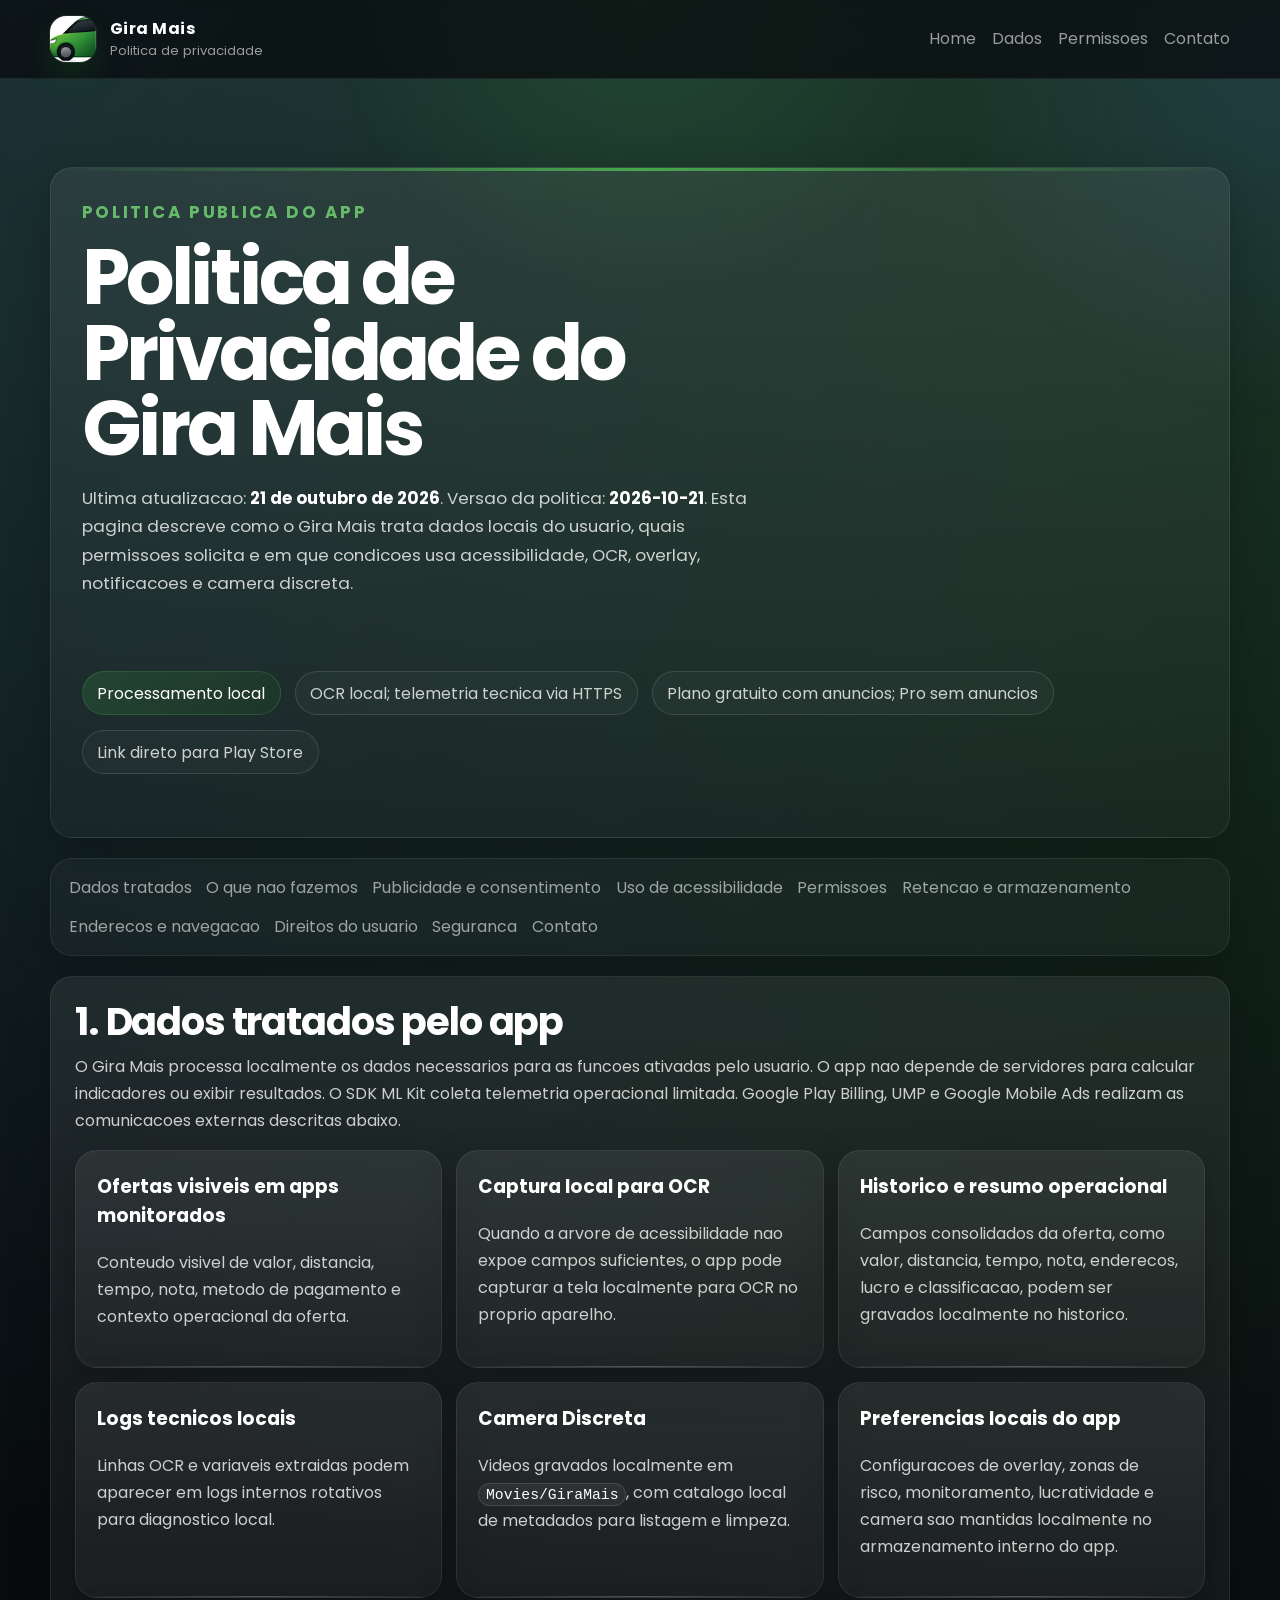
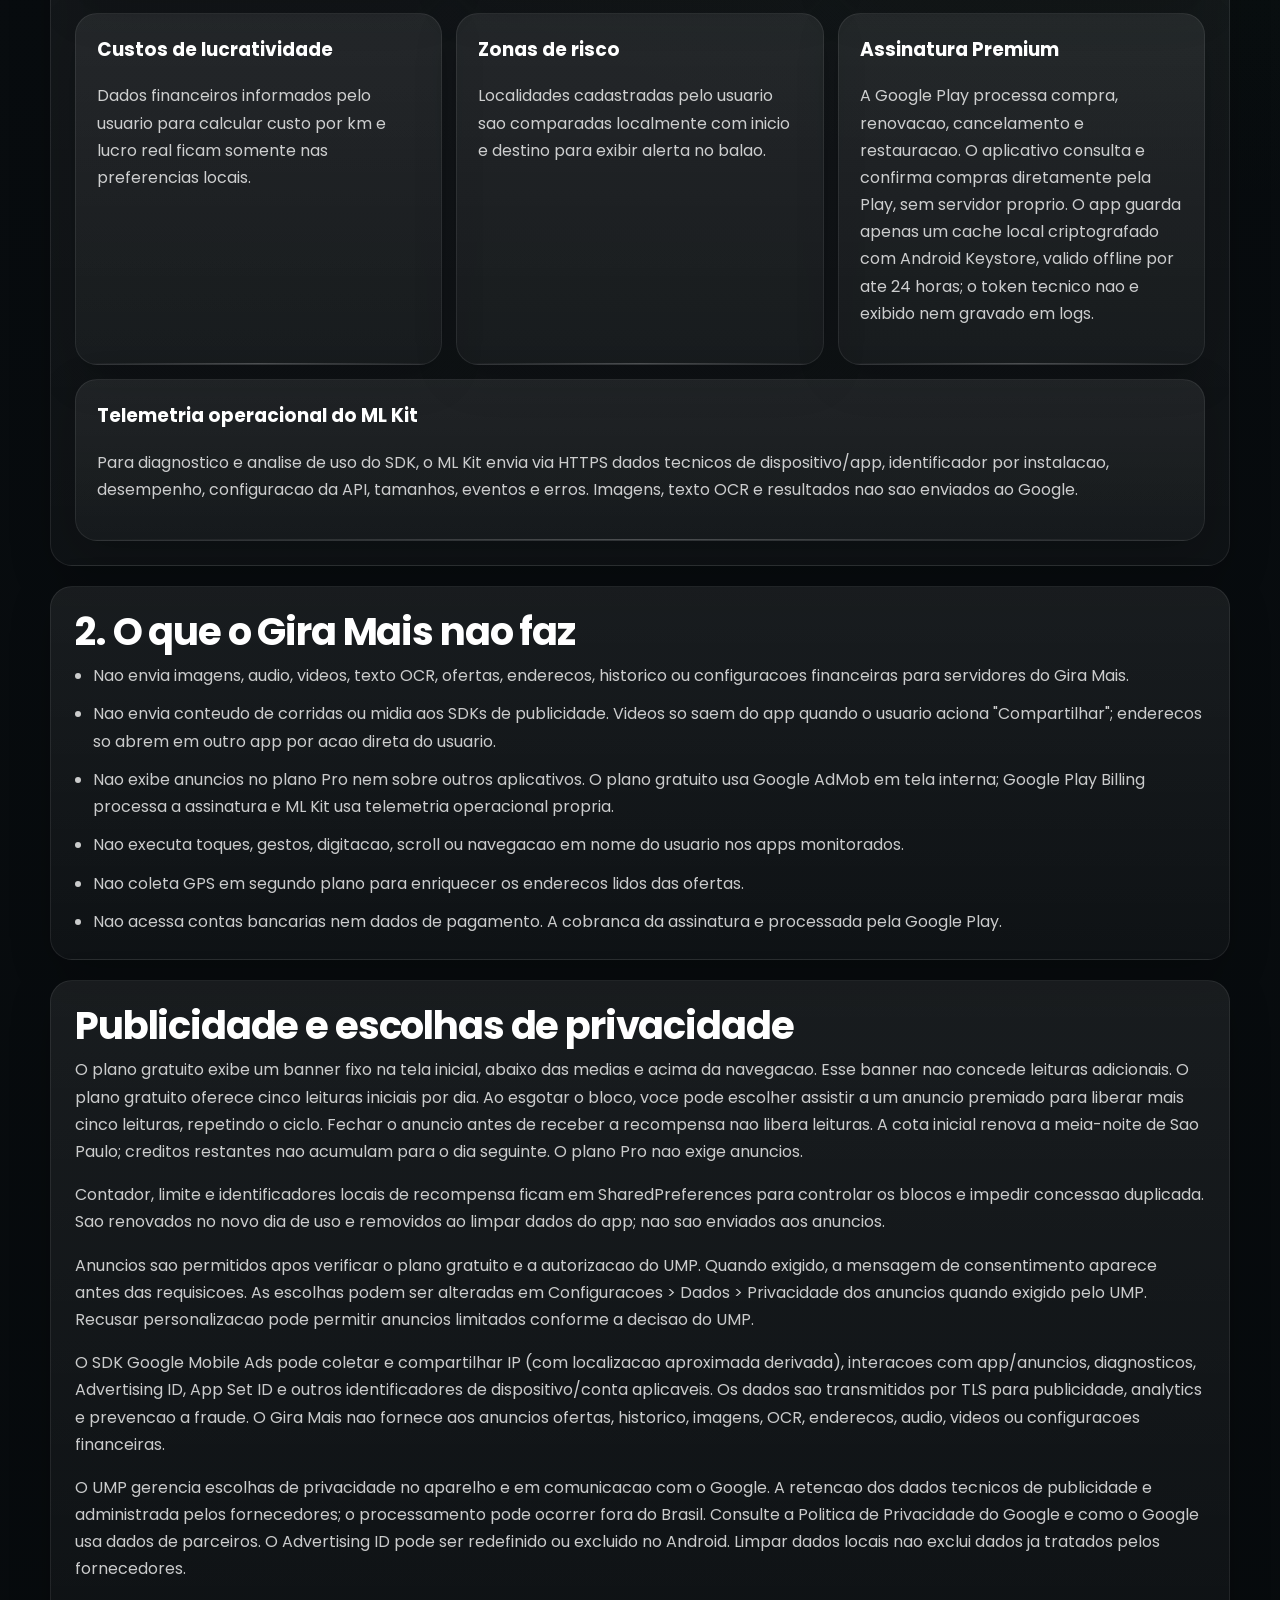
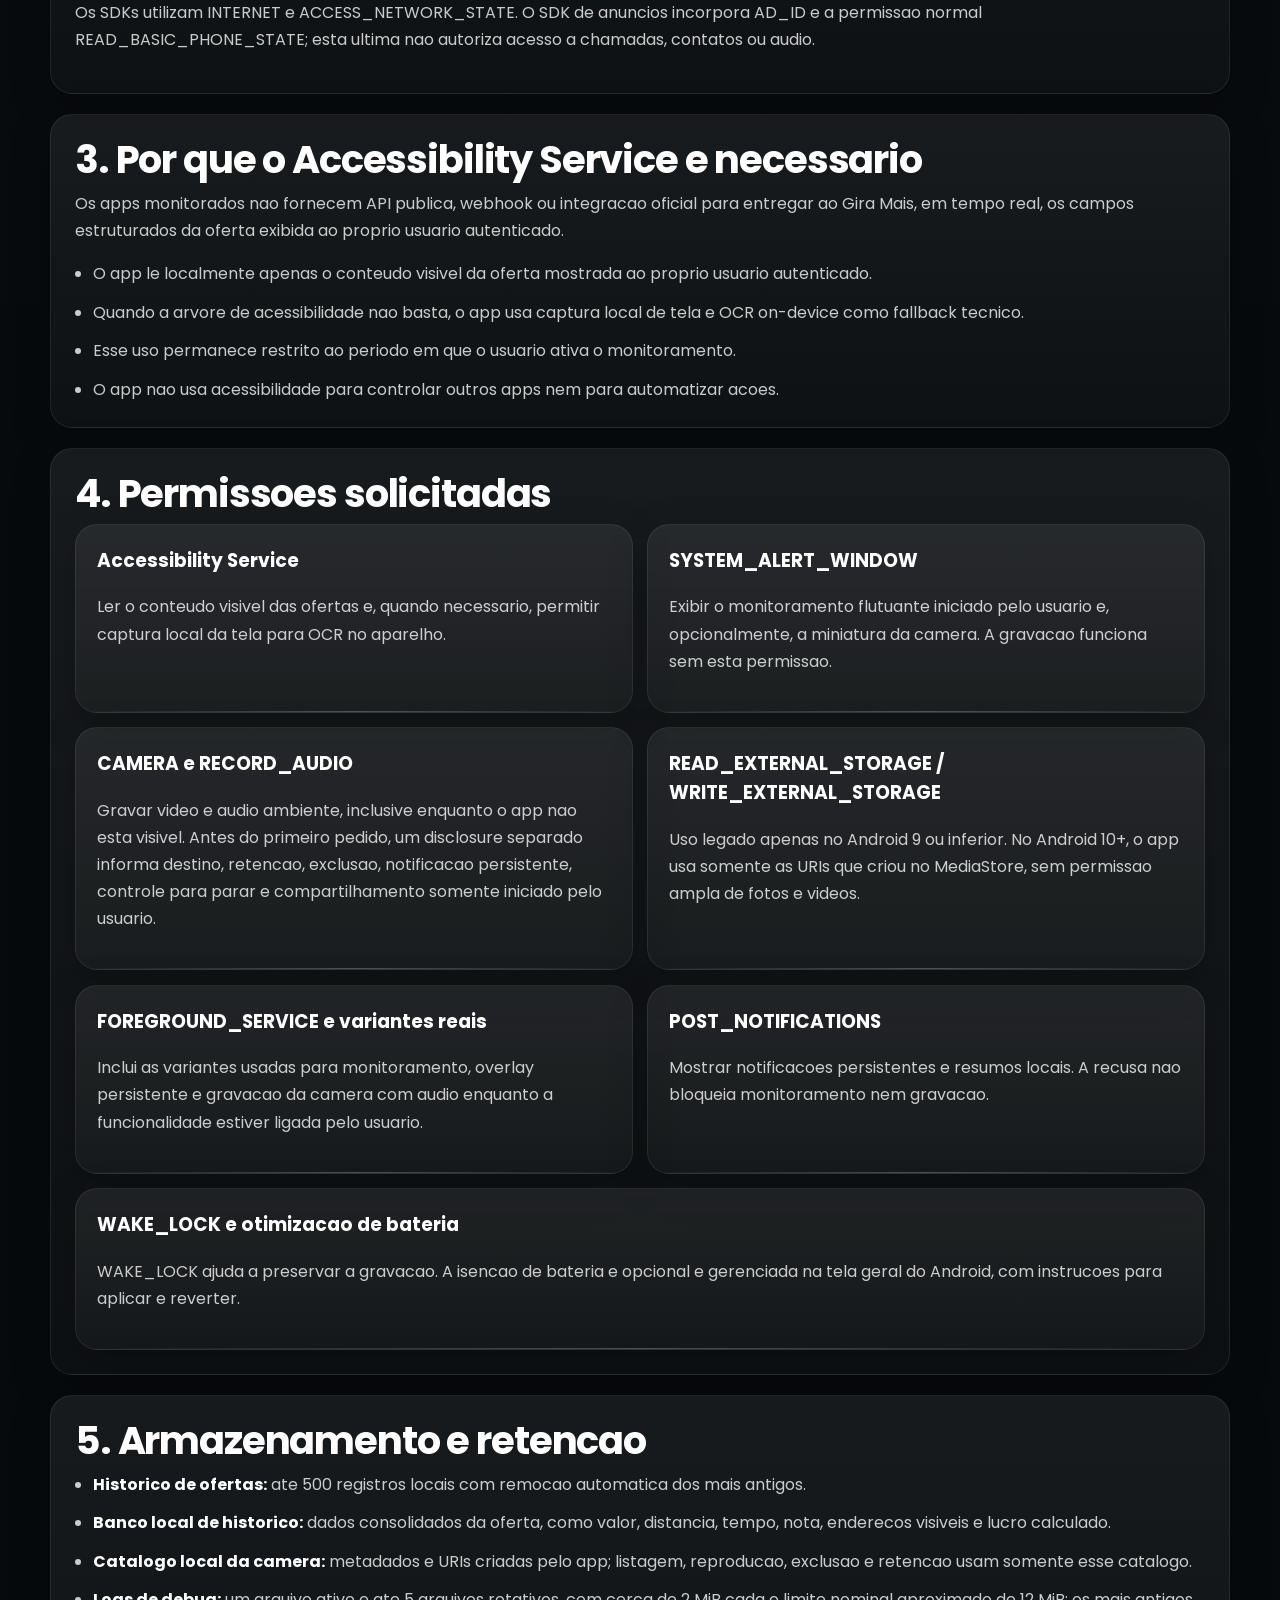
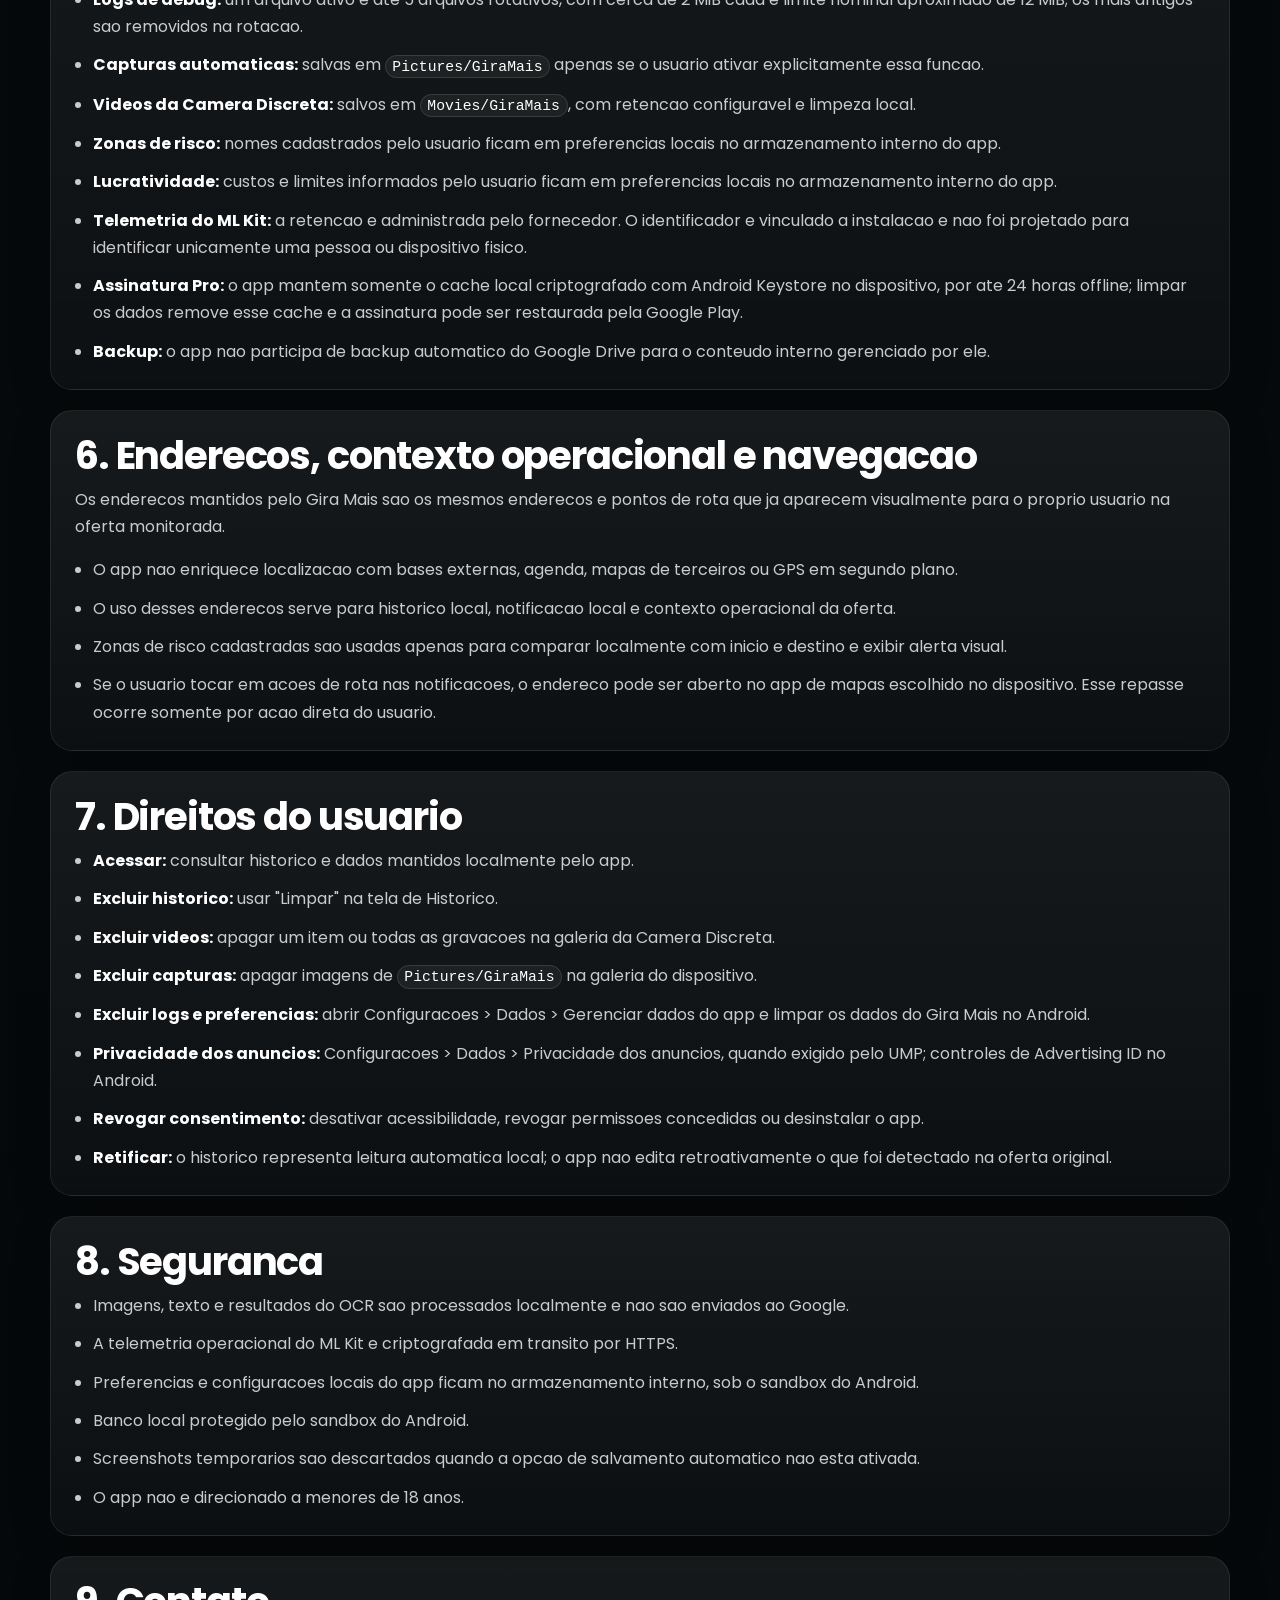
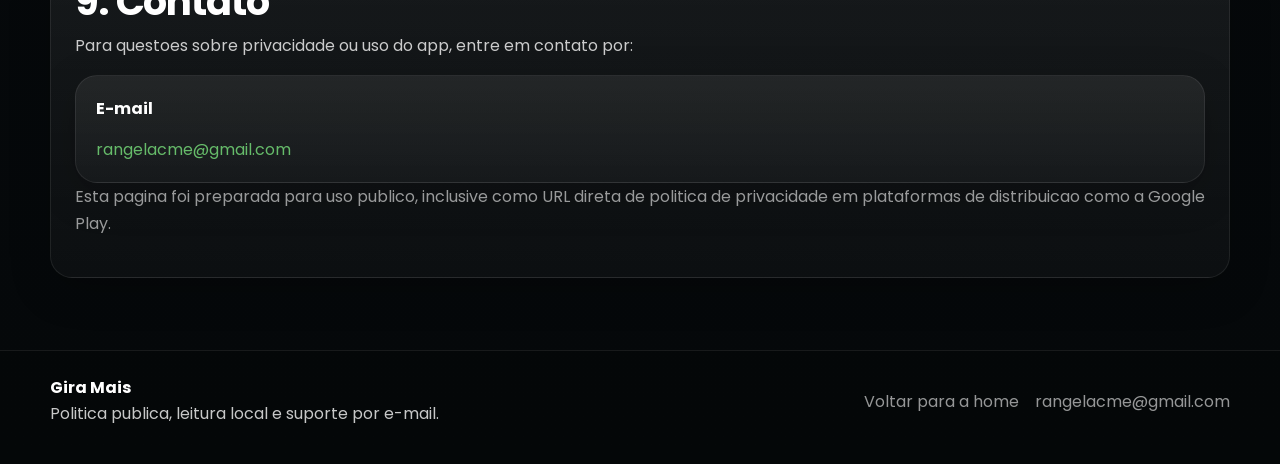
==== commit 4a9a7eb4: "atualizacao site" ====
--- a/privacy/index.html
+++ b/privacy/index.html
@@ -51,8 +51,8 @@
           <p class="eyebrow">Politica publica do app</p>
           <h1>Politica de Privacidade do Gira Mais</h1>
           <p>
-            Ultima atualizacao: <strong>18 de setembro de 2026</strong>.
-            Versao da politica: <strong>2026-09-18</strong>.
+            Ultima atualizacao: <strong>21 de outubro de 2026</strong>.
+            Versao da politica: <strong>2026-10-21</strong>.
             Esta pagina descreve como o Gira Mais trata dados locais do usuario,
             quais permissoes solicita e em que condicoes usa acessibilidade,
             OCR, overlay, notificacoes e camera discreta.
@@ -144,7 +144,7 @@
 
       <section id="publicidade" class="policy-section surface-card">
         <h2>Publicidade e escolhas de privacidade</h2>
-        <p>O plano gratuito oferece cinco leituras iniciais por dia. Ao esgotar o bloco, voce pode escolher assistir a um anuncio premiado para liberar mais cinco leituras, repetindo o ciclo. Fechar o anuncio antes de receber a recompensa nao libera leituras. A cota inicial renova a meia-noite de Sao Paulo; creditos restantes nao acumulam para o dia seguinte. O plano Pro nao exige anuncios.</p>
+        <p>O plano gratuito exibe um banner fixo na tela inicial, abaixo das medias e acima da navegacao. Esse banner nao concede leituras adicionais. O plano gratuito oferece cinco leituras iniciais por dia. Ao esgotar o bloco, voce pode escolher assistir a um anuncio premiado para liberar mais cinco leituras, repetindo o ciclo. Fechar o anuncio antes de receber a recompensa nao libera leituras. A cota inicial renova a meia-noite de Sao Paulo; creditos restantes nao acumulam para o dia seguinte. O plano Pro nao exige anuncios.</p>
         <p>Contador, limite e identificadores locais de recompensa ficam em SharedPreferences para controlar os blocos e impedir concessao duplicada. Sao renovados no novo dia de uso e removidos ao limpar dados do app; nao sao enviados aos anuncios.</p>
         <p>Anuncios sao permitidos apos verificar o plano gratuito e a autorizacao do UMP. Quando exigido, a mensagem de consentimento aparece antes das requisicoes. As escolhas podem ser alteradas em Configuracoes &gt; Dados &gt; Privacidade dos anuncios quando exigido pelo UMP. Recusar personalizacao pode permitir anuncios limitados conforme a decisao do UMP.</p>
         <p>O SDK Google Mobile Ads pode coletar e compartilhar IP (com localizacao aproximada derivada), interacoes com app/anuncios, diagnosticos, Advertising ID, App Set ID e outros identificadores de dispositivo/conta aplicaveis. Os dados sao transmitidos por TLS para publicidade, analytics e prevencao a fraude. O Gira Mais nao fornece aos anuncios ofertas, historico, imagens, OCR, enderecos, audio, videos ou configuracoes financeiras.</p>
